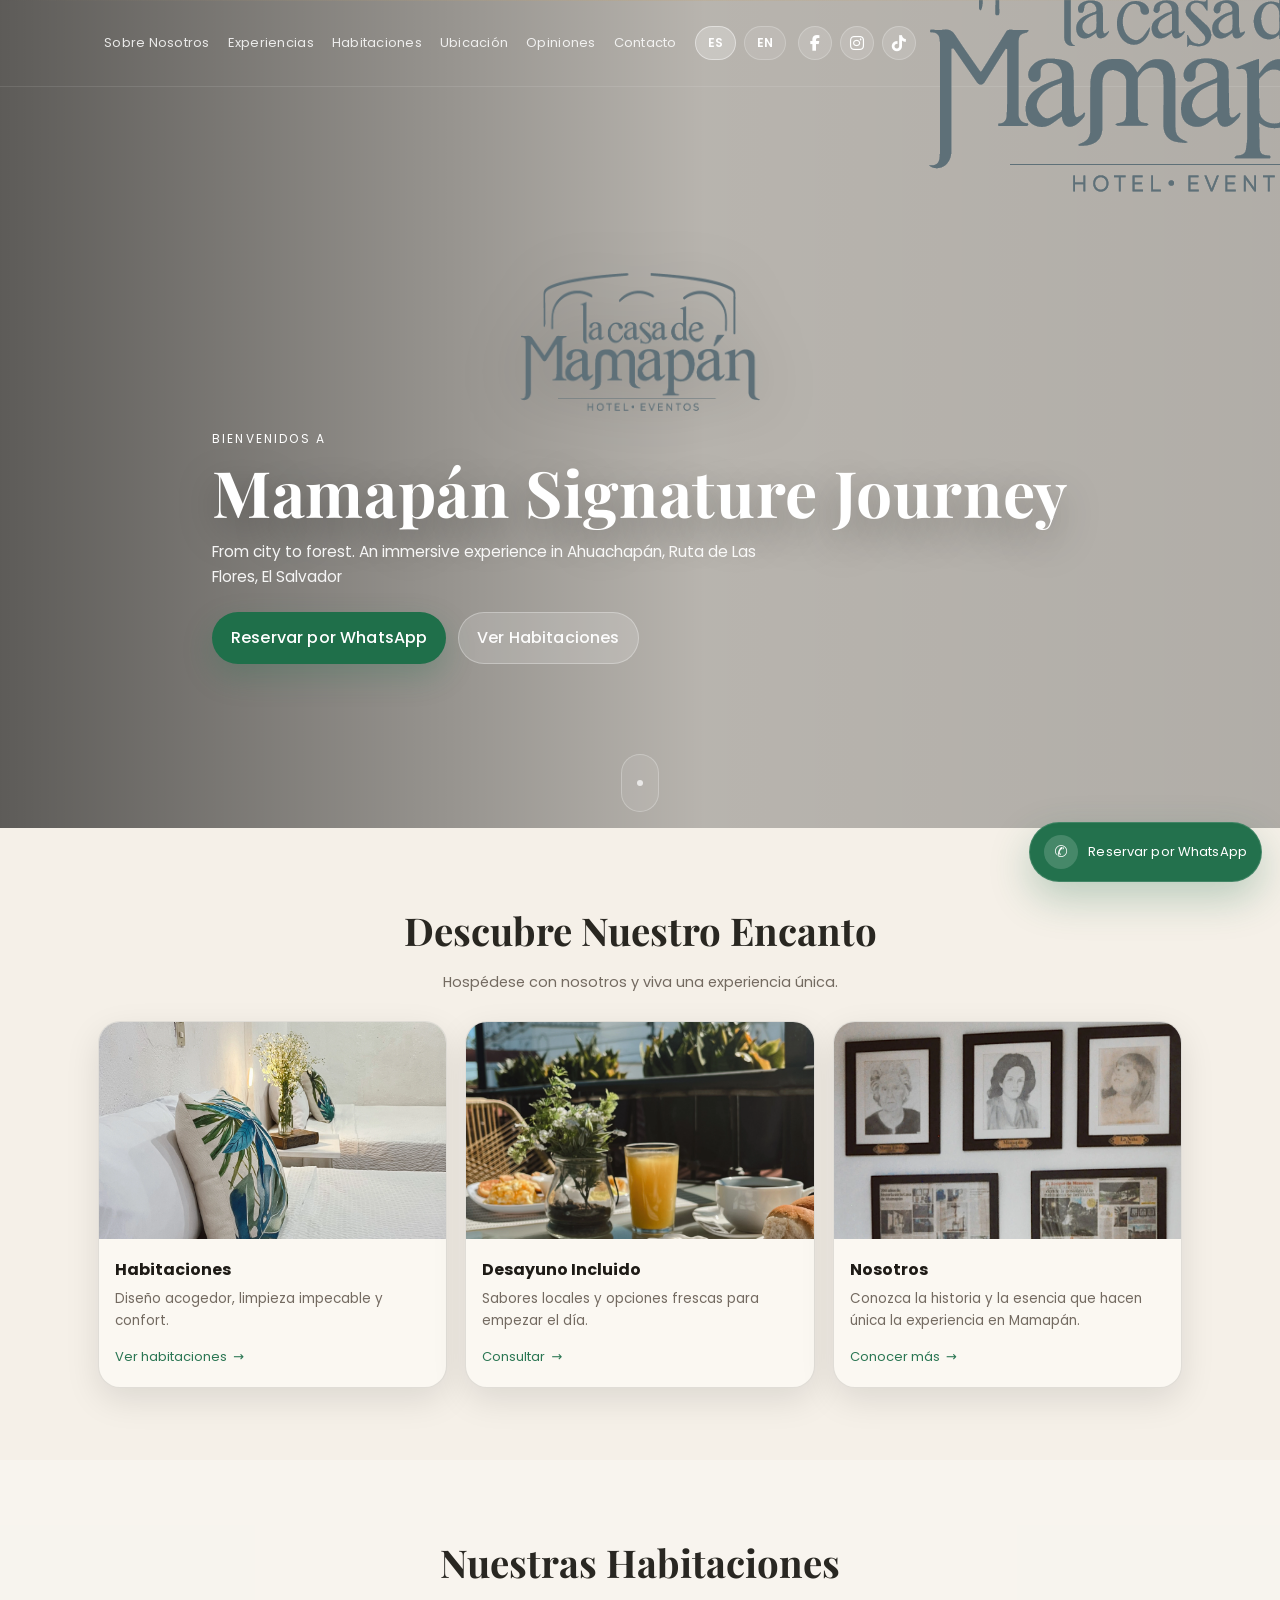
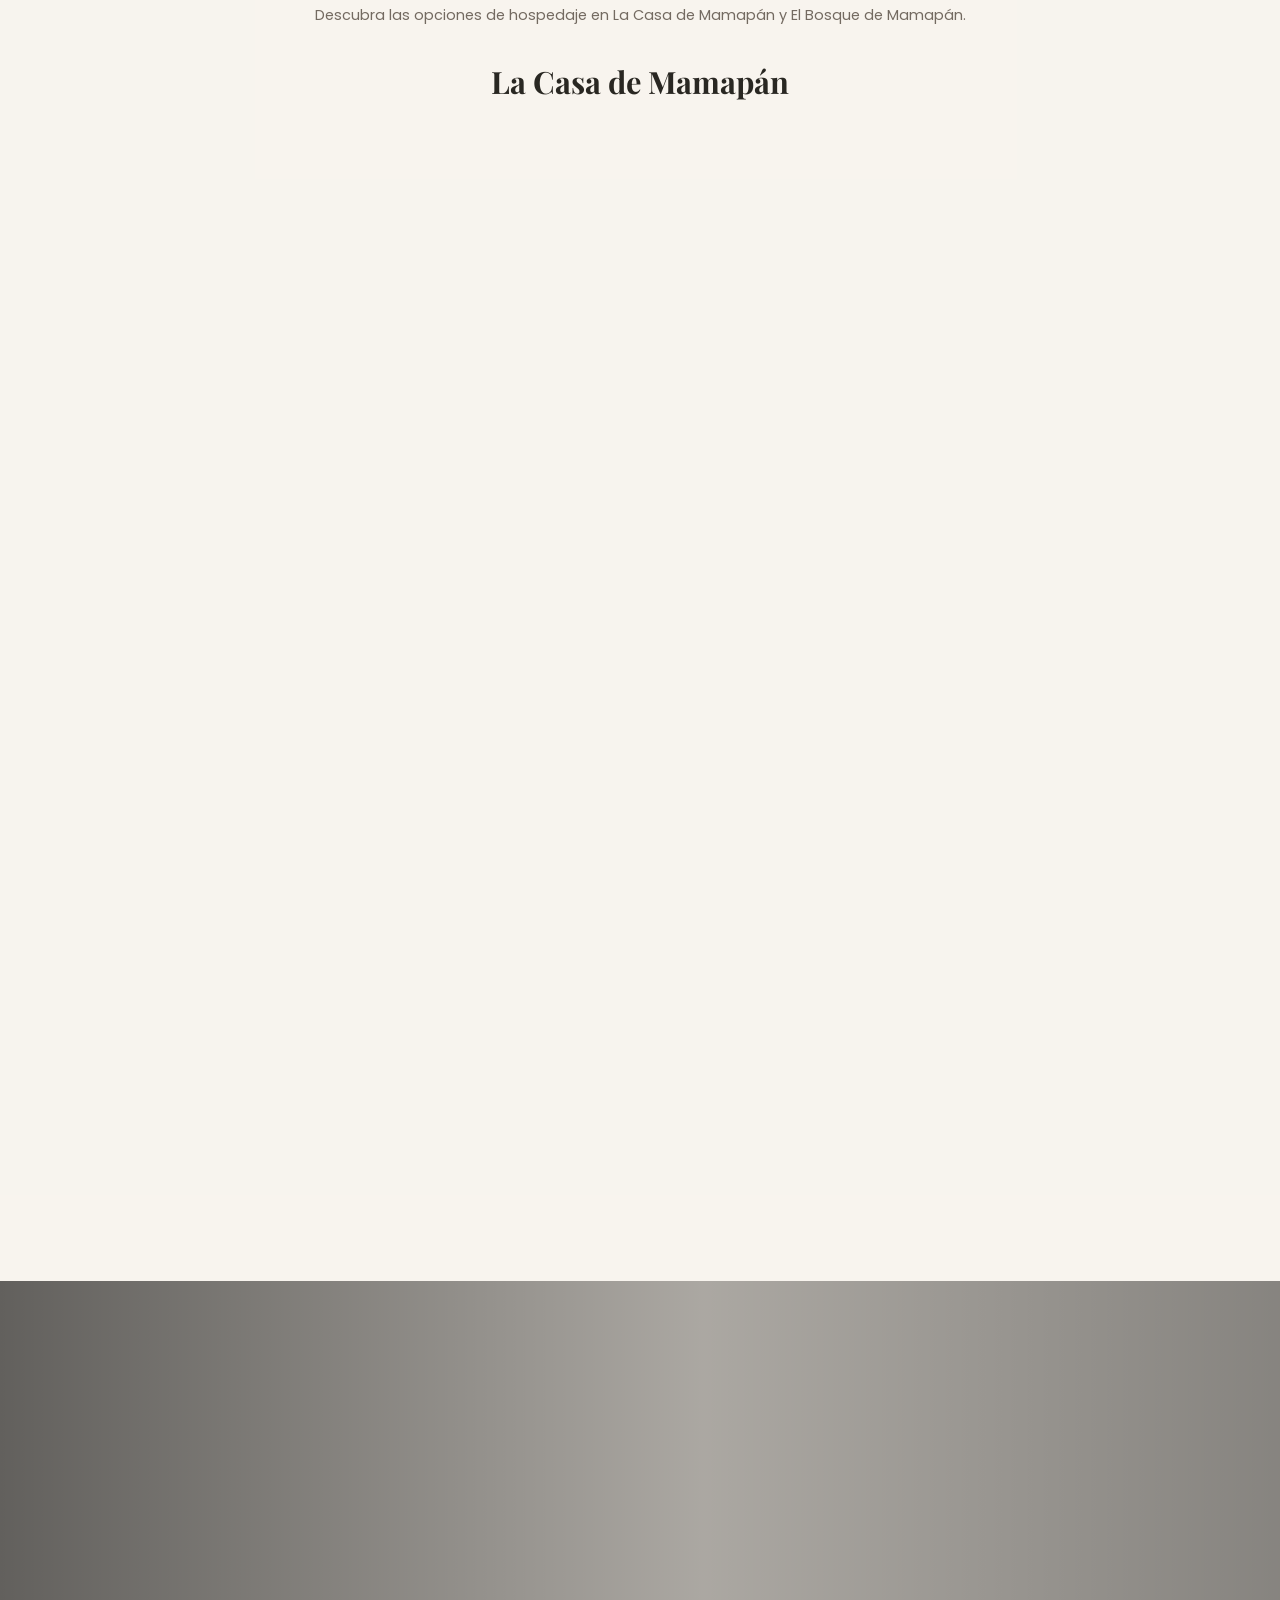
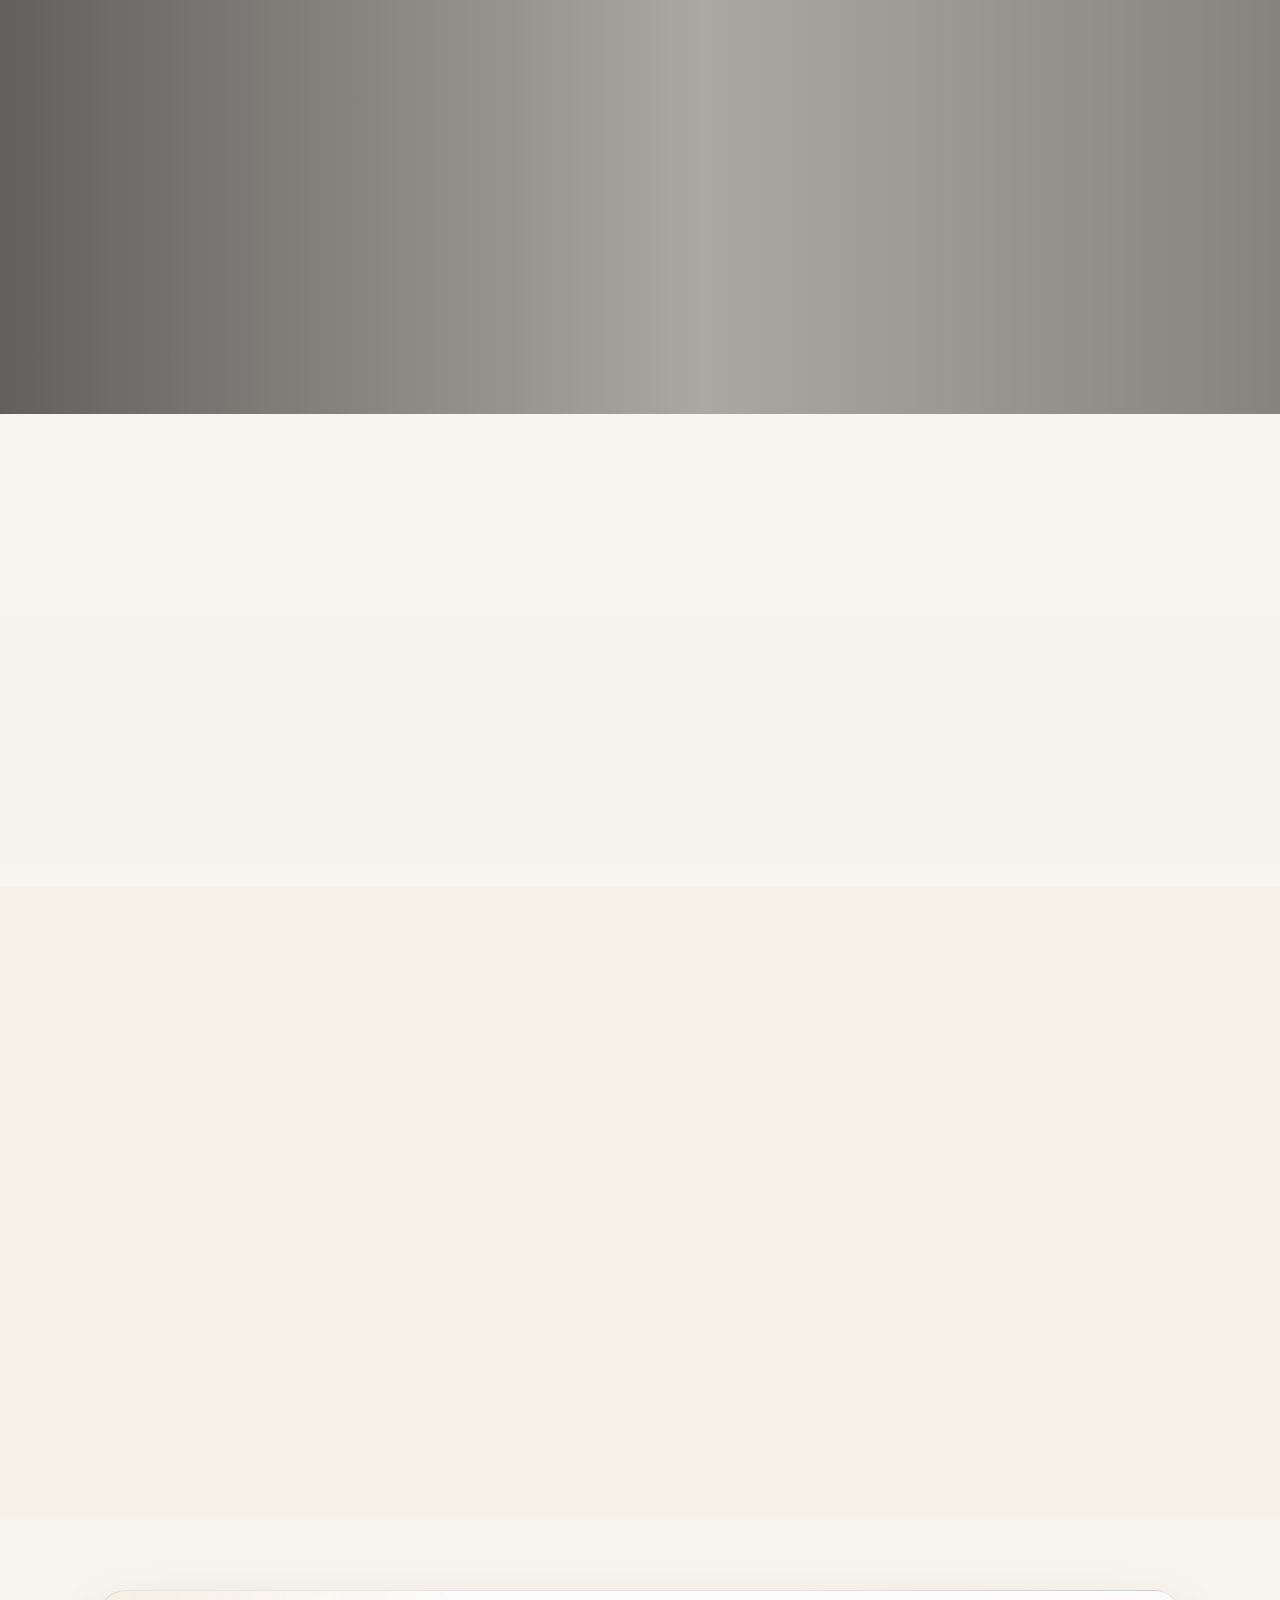
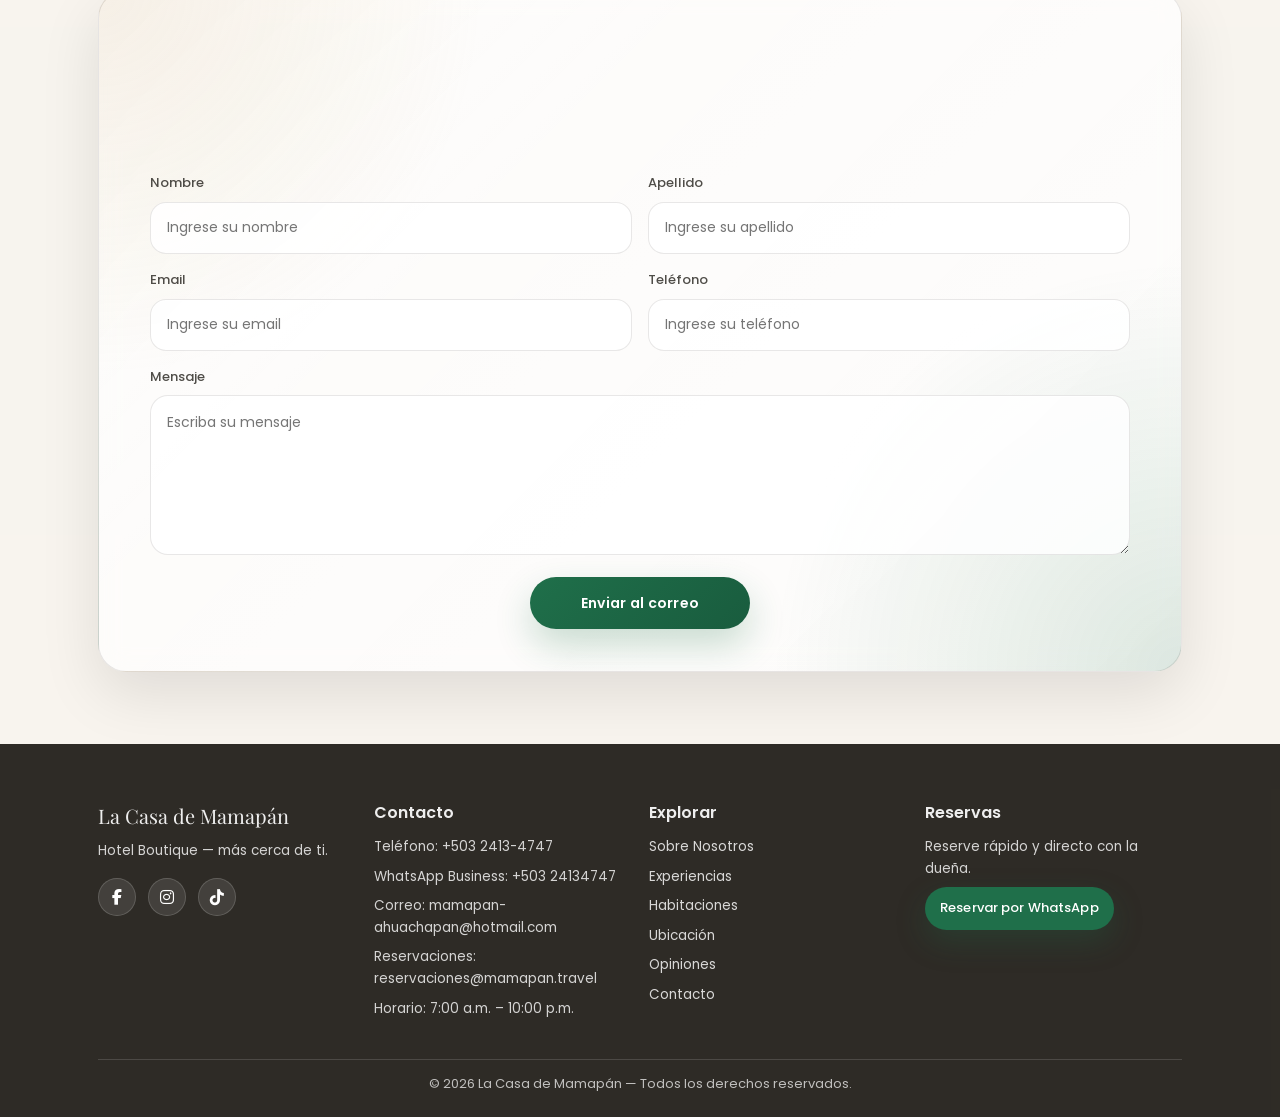
==== index.html @ d7e346ec "Update index.html" ====
<!doctype html>
<html lang="es">
<head>
  <meta charset="UTF-8" />
  <meta name="viewport" content="width=device-width, initial-scale=1" />
  <meta name="theme-color" content="#F5F0E8" />

  <title>La Casa de Mamapán | Hotel Boutique</title>
  <meta name="description" content="Hotel Boutique La Casa de Mamapán — descanso, calidez y experiencia en un solo lugar. Reserve por WhatsApp." />

  <!-- Open Graph -->
  <meta property="og:title" content="La Casa de Mamapán | Hotel Boutique" />
  <meta property="og:description" content="Descanso, calidez y experiencia en un solo lugar. Reserve por WhatsApp." />
  <meta property="og:image" content="assets/home/hero/home_hero_poster.webp" />

  <link rel="icon" href="assets/brand/brand_favicon.png" />
  <link rel="preconnect" href="https://fonts.googleapis.com" />
  <link rel="preconnect" href="https://fonts.gstatic.com" crossorigin />

  <!-- Fonts: Boutique look -->
  <link href="https://fonts.googleapis.com/css2?family=Playfair+Display:wght@500;600;700&family=Poppins:wght@300;400;500;600&display=swap" rel="stylesheet">

  <!-- Font Awesome para redes sociales -->
  <link rel="stylesheet" href="https://cdnjs.cloudflare.com/ajax/libs/font-awesome/6.5.2/css/all.min.css"/>

  <link rel="stylesheet" href="styles.css" />
</head>

<body>
  <div class="topline" aria-hidden="true"></div>

  <header class="header" id="siteHeader">
    <div class="container header__inner">

      <nav class="nav" id="nav">
        <a href="nosotros.html" class="nav__link" data-i18n="nav_about">Sobre Nosotros</a>
        <a href="#experiencias" class="nav__link" data-i18n="nav_experiences">Experiencias</a>
        <a href="habitaciones.html" class="nav__link" data-i18n="nav_rooms">Habitaciones</a>
        <a href="#ubicacion" class="nav__link" data-i18n="nav_location">Ubicación</a>
        <a href="#opiniones" class="nav__link" data-i18n="nav_reviews">Opiniones</a>
        <a href="#contacto" class="nav__link" data-i18n="nav_contact">Contacto</a>
      </nav>

      <div class="header__actions">
        <div class="header__lang">
          <button
            type="button"
            class="lang-btn"
            data-lang="es"
            data-active="true"
            aria-label="Cambiar a español"
          >
            ES
          </button>

          <button
            type="button"
            class="lang-btn"
            data-lang="en"
            data-active="false"
            aria-label="Switch to English"
          >
            EN
          </button>
        </div>

        <div class="header__socials">
          <a href="https://www.facebook.com/lacasademamapan/" target="_blank" rel="noopener" aria-label="Facebook" class="header__social-link">
            <i class="fab fa-facebook-f"></i>
          </a>
          <a href="https://www.instagram.com/lacasademamapan/" target="_blank" rel="noopener" aria-label="Instagram" class="header__social-link">
            <i class="fab fa-instagram"></i>
          </a>
          <a href="https://www.tiktok.com/@lacasademamapan/" target="_blank" rel="noopener" aria-label="TikTok" class="header__social-link">
            <i class="fab fa-tiktok"></i>
          </a>
        </div>

        <button class="iconbtn" id="menuBtn" aria-label="Abrir menú" aria-expanded="false" aria-controls="mobileMenu">
          <span></span><span></span><span></span>
        </button>

        <div class="header__logo">
          <img src="assets/brand/Logotipo La casa de mamapán.png" alt="Logo Mamapán" />
        </div>
      </div>
    </div>

    <div class="mobile" id="mobileMenu" aria-hidden="true">
      <div class="mobile__panel">
        <a href="nosotros.html" class="mobile__link" data-i18n="nav_about">Sobre Nosotros</a>
        <a href="#experiencias" class="mobile__link" data-i18n="nav_experiences">Experiencias</a>
        <a href="habitaciones.html" class="mobile__link" data-i18n="nav_rooms">Habitaciones</a>
        <a href="#ubicacion" class="mobile__link" data-i18n="nav_location">Ubicación</a>
        <a href="#opiniones" class="mobile__link" data-i18n="nav_reviews">Opiniones</a>
        <a href="#contacto" class="mobile__link" data-i18n="nav_contact">Contacto</a>

        <div style="display:flex; align-items:center; gap:10px; margin-top:16px; margin-bottom:10px;">
          <button
            type="button"
            class="lang-btn"
            data-lang="es"
            data-active="true"
            aria-label="Cambiar a español"
            style="height:40px; padding:0 14px; border-radius:999px; border:1px solid rgba(30,27,22,.10); background:rgba(30,27,22,.05); color:#1E1B16; display:flex; align-items:center; gap:6px; cursor:pointer; font:inherit; font-size:12px; font-weight:600;"
          >
            <span>ES</span>
          </button>

          <button
            type="button"
            class="lang-btn"
            data-lang="en"
            data-active="false"
            aria-label="Switch to English"
            style="height:40px; padding:0 14px; border-radius:999px; border:1px solid rgba(30,27,22,.10); background:rgba(30,27,22,.05); color:#1E1B16; display:flex; align-items:center; gap:6px; cursor:pointer; font:inherit; font-size:12px; font-weight:600;"
          >
            <span>EN</span>
          </button>
        </div>

        <div class="mobile__socials">
          <a href="https://www.facebook.com/lacasademamapan/" target="_blank" rel="noopener" aria-label="Facebook" class="mobile__social-link">
            <i class="fab fa-facebook-f"></i>
          </a>
          <a href="https://www.instagram.com/lacasademamapan/" target="_blank" rel="noopener" aria-label="Instagram" class="mobile__social-link">
            <i class="fab fa-instagram"></i>
          </a>
          <a href="https://www.tiktok.com/@lacasademamapan/" target="_blank" rel="noopener" aria-label="TikTok" class="mobile__social-link">
            <i class="fab fa-tiktok"></i>
          </a>
        </div>

        <a class="btn btn--primary mobile__cta" href="#" id="ctaMobileWhatsApp" data-wa-context="Reserva desde menú móvil" data-i18n="cta_whatsapp">
          Reservar por WhatsApp
        </a>
      </div>
    </div>
  </header>

  <main id="top">
    <section class="hero">
      <div class="hero__media">
        <video class="hero__video" autoplay muted loop playsinline poster="assets/home/hero/home_hero_poster.webp">
          <source src="assets/home/hero/home_hero_video.mp4" type="video/mp4" />
        </video>
        <div class="hero__overlay"></div>
      </div>

      <div class="container hero__content">
        <div class="hero__logo reveal">
          <img
            src="assets/brand/Logotipo La casa de mamapán.png"
            alt="Logotipo La Casa de Mamapán"
          />
        </div>

        <p class="hero__eyebrow reveal" data-i18n="hero_eyebrow">Bienvenidos a</p>
        <h1 class="hero__title reveal" style="transition-delay:.06s" data-i18n="hero_title">Mamapán Signature Journey</h1>
        <p class="hero__subtitle reveal" style="transition-delay:.12s" data-i18n="hero_subtitle">
          From city to forest. An immersive experience in Ahuachapán, Ruta de Las Flores, El Salvador
        </p>

        <div class="hero__cta reveal" style="transition-delay:.18s">
          <a class="btn btn--primary" href="#" id="ctaHeroWhatsApp" data-wa-context="Reserva desde Hero" data-i18n="cta_whatsapp">
            Reservar por WhatsApp
          </a>
          <a class="btn btn--ghost" href="habitaciones.html" data-i18n="hero_rooms">
            Ver Habitaciones
          </a>
        </div>
      </div>

      <a class="hero__scroll" href="#encanto" aria-label="Bajar a contenido">
        <span></span>
      </a>
    </section>

    <section class="section" id="encanto">
      <div class="container">
        <header class="section__head">
          <h2 class="section__title reveal" data-i18n="charm_title">Descubre Nuestro Encanto</h2>
          <p class="section__subtitle reveal" style="transition-delay:.06s" data-i18n="charm_subtitle">
            Hospédese con nosotros y viva una experiencia única.
          </p>
        </header>

        <div class="grid grid--3">
          <article class="card reveal">
            <div class="card__media">
              <img src="assets/home/highlights/home_highlight_rooms.webp" alt="Habitaciones" loading="lazy" />
            </div>
            <div class="card__body">
              <h3 class="card__title" data-i18n="highlight_rooms_title">Habitaciones</h3>
              <p class="card__text" data-i18n="highlight_rooms_text">Diseño acogedor, limpieza
impecable y confort.</p>
              <a class="card__link" href="habitaciones.html"><span data-i18n="highlight_rooms_link">Ver habitaciones</span> <span>→</span></a>
            </div>
          </article>

          <article class="card reveal" style="transition-delay:.06s">
            <div class="card__media">
              <img src="assets/home/highlights/home_highlight_breakfast.webp" alt="Desayuno Incluido" loading="lazy" />
            </div>
            <div class="card__body">
              <h3 class="card__title" data-i18n="highlight_breakfast_title">Desayuno Incluido</h3>
              <p class="card__text" data-i18n="highlight_breakfast_text">Sabores locales y opciones
frescas para empezar el día.</p>
              <a class="card__link" href="#contacto"><span data-i18n="highlight_breakfast_link">Consultar</span> <span>→</span></a>
            </div>
          </article>

          <article class="card reveal" style="transition-delay:.12s">
            <div class="card__media">
              <img src="assets/home/highlights/home_highlight_about.webp" alt="Sobre Nosotros" loading="lazy" />
            </div>
            <div class="card__body">
              <h3 class="card__title" data-i18n="highlight_about_title">Nosotros</h3>
              <p class="card__text" data-i18n="highlight_about_text">Conozca la historia
y la esencia que hacen única la experiencia en Mamapán.</p>
              <a class="card__link" href="nosotros.html"><span data-i18n="highlight_about_link">Conocer más</span> <span>→</span></a>
            </div>
          </article>
        </div>
      </div>
    </section>

    <section class="section section--soft" id="habitaciones">
      <div class="container">
        <header class="section__head">
          <h2 class="section__title reveal" data-i18n="rooms_title">Nuestras Habitaciones</h2>
          <p class="section__subtitle reveal" style="transition-delay:.06s" data-i18n="rooms_subtitle">
            Descubra las opciones de hospedaje en La Casa de Mamapán y El Bosque de Mamapán.
          </p>
        </header>

        <header class="section__head" style="margin-top:30px;">
          <h3 class="section__title reveal" style="font-size:clamp(24px,2.4vw,32px);" data-i18n="house_title">La Casa de Mamapán</h3>
        </header>

        <div class="grid grid--3">
          <article class="room reveal">
            <div class="room__media">
              <img src="assets/home/rooms/room_suite_deluxe_cover.webp" alt="Habitación Individual - La Casa de Mamapán" loading="lazy" />
              <span class="badge" data-i18n="badge_house">La Casa</span>
            </div>
            <div class="room__body">
              <h3 class="room__title" data-i18n="room_single">Individual</h3>
              <ul class="room__meta">
                <li data-i18n="meta_one_bed">1 cama</li>
                <li>A/C</li>
                <li data-i18n="meta_private_bath">Baño privado</li>
                <li>WiFi</li>
              </ul>
              <div class="room__actions">
                <a class="btn btn--outline btn--sm" href="#" data-i18n="details_btn">Ver Detalles</a>
                <a class="btn btn--primary btn--sm"
                   href="#"
                   data-wa-room="Habitación Individual - La Casa de Mamapán"
                   data-wa-context="Reserva Habitación Individual La Casa de Mamapán desde Home"
                   data-i18n="reserve_btn">
                  Reservar
                </a>
              </div>
            </div>
          </article>

          <article class="room reveal" style="transition-delay:.06s">
            <div class="room__media">
              <img src="assets/home/rooms/room_double_cover.webp" alt="Habitación Doble - La Casa de Mamapán" loading="lazy" />
            </div>
            <div class="room__body">
              <h3 class="room__title" data-i18n="room_double">Doble</h3>
              <ul class="room__meta">
                <li data-i18n="meta_two_beds">2 camas</li>
                <li>A/C</li>
                <li>TV</li>
                <li>WiFi</li>
              </ul>
              <div class="room__actions">
                <a class="btn btn--outline btn--sm" href="#" data-i18n="details_btn">Ver Detalles</a>
                <a class="btn btn--primary btn--sm"
                   href="#"
                   data-wa-room="Habitación Doble - La Casa de Mamapán"
                   data-wa-context="Reserva Habitación Doble La Casa de Mamapán desde Home"
                   data-i18n="reserve_btn">
                  Reservar
                </a>
              </div>
            </div>
          </article>

          <article class="room reveal" style="transition-delay:.12s">
            <div class="room__media">
              <img src="assets/home/rooms/room_family_cover.webp" alt="Habitación Doble Deluxe - La Casa de Mamapán" loading="lazy" />
            </div>
            <div class="room__body">
              <h3 class="room__title" data-i18n="room_double_deluxe">Doble Deluxe</h3>
              <ul class="room__meta">
                <li data-i18n="meta_more_comfort">Mayor confort</li>
                <li>A/C</li>
                <li data-i18n="meta_private_bath">Baño privado</li>
                <li>WiFi</li>
              </ul>
              <div class="room__actions">
                <a class="btn btn--outline btn--sm" href="#" data-i18n="details_btn">Ver Detalles</a>
                <a class="btn btn--primary btn--sm"
                   href="#"
                   data-wa-room="Habitación Doble Deluxe - La Casa de Mamapán"
                   data-wa-context="Reserva Habitación Doble Deluxe La Casa de Mamapán desde Home"
                   data-i18n="reserve_btn">
                  Reservar
                </a>
              </div>
            </div>
          </article>
        </div>

        <header class="section__head" style="margin-top:42px;">
          <h3 class="section__title reveal" style="font-size:clamp(24px,2.4vw,32px);" data-i18n="forest_title">El Bosque de Mamapán</h3>
        </header>

        <div class="grid grid--3">
          <article class="room reveal">
            <div class="room__media">
              <img src="assets/home/rooms/bosque_room_individual_cover.webp" alt="Habitación Individual - El Bosque de Mamapán" loading="lazy" />
              <span class="badge" data-i18n="badge_forest">El Bosque</span>
            </div>
            <div class="room__body">
              <h3 class="room__title" data-i18n="room_single">Individual</h3>
              <ul class="room__meta">
                <li data-i18n="meta_one_bed">1 cama</li>
                <li>A/C</li>
                <li data-i18n="meta_private_bath">Baño privado</li>
                <li>WiFi</li>
              </ul>
              <div class="room__actions">
                <a class="btn btn--outline btn--sm" href="#" data-i18n="details_btn">Ver Detalles</a>
                <a class="btn btn--primary btn--sm"
                   href="#"
                   data-wa-room="Habitación Individual - El Bosque de Mamapán"
                   data-wa-context="Reserva Habitación Individual El Bosque de Mamapán desde Home"
                   data-i18n="reserve_btn">
                  Reservar
                </a>
              </div>
            </div>
          </article>

          <article class="room reveal" style="transition-delay:.06s">
            <div class="room__media">
              <img src="assets/home/rooms/bosque_room_double_cover.webp" alt="Habitación Doble - El Bosque de Mamapán" loading="lazy" />
            </div>
            <div class="room__body">
              <h3 class="room__title" data-i18n="room_double">Doble</h3>
              <ul class="room__meta">
                <li data-i18n="meta_two_beds">2 camas</li>
                <li>A/C</li>
                <li>TV</li>
                <li>WiFi</li>
              </ul>
              <div class="room__actions">
                <a class="btn btn--outline btn--sm" href="#" data-i18n="details_btn">Ver Detalles</a>
                <a class="btn btn--primary btn--sm"
                   href="#"
                   data-wa-room="Habitación Doble - El Bosque de Mamapán"
                   data-wa-context="Reserva Habitación Doble El Bosque de Mamapán desde Home"
                   data-i18n="reserve_btn">
                  Reservar
                </a>
              </div>
            </div>
          </article>

          <article class="room reveal" style="transition-delay:.12s">
            <div class="room__media">
              <img src="assets/home/rooms/bosque_room_double_deluxe_cover.webp" alt="Habitación Doble Deluxe - El Bosque de Mamapán" loading="lazy" />
            </div>
            <div class="room__body">
              <h3 class="room__title" data-i18n="room_double_deluxe">Doble Deluxe</h3>
              <ul class="room__meta">
                <li data-i18n="meta_more_comfort">Mayor confort</li>
                <li>A/C</li>
                <li data-i18n="meta_private_bath">Baño privado</li>
                <li>WiFi</li>
              </ul>
              <div class="room__actions">
                <a class="btn btn--outline btn--sm" href="#" data-i18n="details_btn">Ver Detalles</a>
                <a class="btn btn--primary btn--sm"
                   href="#"
                   data-wa-room="Habitación Doble Deluxe - El Bosque de Mamapán"
                   data-wa-context="Reserva Habitación Doble Deluxe El Bosque de Mamapán desde Home"
                   data-i18n="reserve_btn">
                  Reservar
                </a>
              </div>
            </div>
          </article>
        </div>

        <div class="center mt-24 reveal">
          <a class="btn btn--ghost" href="habitaciones.html" data-i18n="see_all_rooms">Ver todas las habitaciones</a>
        </div>
      </div>
    </section>

    <section class="section section--image" id="experiencias" style="--bg:url('assets/home/experiences/home_experiences_bg.webp');">
      <div class="section__veil"></div>
      <div class="container">
        <header class="section__head section__head--onimage">
          <h2 class="section__title section__title--light reveal" data-i18n="exp_title">Experiencias</h2>
          <p class="section__subtitle section__subtitle--light reveal" style="transition-delay:.06s" data-i18n="exp_subtitle">
            Descubra las experiencias que puede vivir tanto en La Casa de Mamapán como en El Bosque de Mamapán.
          </p>
        </header>

        <header class="section__head section__head--onimage" style="margin-top:24px;">
          <h3 class="section__title section__title--light reveal" style="font-size:clamp(24px,2.4vw,32px);" data-i18n="house_title">La Casa de Mamapán</h3>
        </header>

        <div class="icons reveal" style="transition-delay:.12s">
          <div class="iconcard">
            <div class="iconcard__icon">🧭</div>
            <div class="iconcard__label" data-i18n="exp_tours">Tours y Actividades</div>
          </div>
          <div class="iconcard">
            <div class="iconcard__icon">🍽️</div>
            <div class="iconcard__label" data-i18n="exp_gastronomy">Gastronomía</div>
          </div>
        </div>

        <header class="section__head section__head--onimage" style="margin-top:34px;">
          <h3 class="section__title section__title--light reveal" style="font-size:clamp(24px,2.4vw,32px);" data-i18n="forest_title">El Bosque de Mamapán</h3>
        </header>

        <div class="icons reveal" style="transition-delay:.18s">
          <div class="iconcard">
            <div class="iconcard__icon">🌿</div>
            <div class="iconcard__label" data-i18n="exp_trails">Senderos</div>
          </div>
          <div class="iconcard">
            <div class="iconcard__icon">🕯️</div>
            <div class="iconcard__label" data-i18n="exp_rituals">Rituales</div>
          </div>
          <div class="iconcard">
            <div class="iconcard__icon">✨</div>
            <div class="iconcard__label" data-i18n="exp_events">Eventos</div>
          </div>
        </div>

        <div class="center mt-24 reveal" style="transition-delay:.24s">
          <a class="btn btn--ghost btn--ghost-light" href="#" data-wa-context="Consulta de experiencias desde Home" data-i18n="exp_whatsapp">
            Consultar experiencias por WhatsApp
          </a>
        </div>
      </div>
    </section>

    <section class="section section--soft" id="opiniones">
      <div class="container">
        <header class="section__head">
          <h2 class="section__title reveal" data-i18n="reviews_title">Opiniones de Nuestros Huéspedes</h2>
          <p class="section__subtitle reveal" style="transition-delay:.06s" data-i18n="reviews_subtitle">
            Lo que más nos importa es que su estadía se sienta perfecta.
          </p>
        </header>

        <div class="grid grid--3">
          <article class="review reveal">
            <div class="review__head">
              <img class="review__avatar" src="assets/home/reviews/review_guest_01.webp" alt="María C." loading="lazy" />
              <div>
                <div class="review__name">María C.</div>
                <div class="review__stars" aria-label="5 estrellas">★★★★★</div>
              </div>
            </div>
            <p class="review__text" data-i18n="review_1">
              Atención increíble, todo limpio y súper acogedor. Volvería sin pensarlo.
            </p>
          </article>

          <article class="review reveal" style="transition-delay:.06s">
            <div class="review__head">
              <img class="review__avatar" src="assets/home/reviews/review_guest_02.webp" alt="Carlos R." loading="lazy" />
              <div>
                <div class="review__name">Carlos R.</div>
                <div class="review__stars" aria-label="5 estrellas">★★★★★</div>
              </div>
            </div>
            <p class="review__text" data-i18n="review_2">
              Excelente ubicación, ambiente tranquilo y el desayuno buenísimo.
            </p>
          </article>

          <article class="review reveal" style="transition-delay:.12s">
            <div class="review__head">
              <img class="review__avatar" src="assets/home/reviews/review_guest_03.webp" alt="Andrea M." loading="lazy" />
              <div>
                <div class="review__name">Andrea M.</div>
                <div class="review__stars" aria-label="5 estrellas">★★★★★</div>
              </div>
            </div>
            <p class="review__text" data-i18n="review_3">
              Perfecto para descansar, las habitaciones son hermosas y cómodas.
            </p>
          </article>
        </div>

        <div class="center mt-24 reveal">
          <a class="btn btn--ghost" href="#" data-i18n="more_reviews">Ver más reseñas</a>
        </div>
      </div>
    </section>

    <section class="section" id="ubicacion">
      <div class="container">
        <header class="section__head">
          <h2 class="section__title reveal" data-i18n="locations_title">Ubicaciones</h2>
          <p class="section__subtitle reveal" style="transition-delay:.06s" data-i18n="locations_subtitle">
            Conozca la ubicación de La Casa de Mamapán y El Bosque de Mamapán.
          </p>
        </header>

        <div class="grid grid--3">
          <article class="card reveal">
            <div class="card__media">
              <iframe
                title="Mapa La Casa de Mamapán"
                loading="lazy"
                referrerpolicy="no-referrer-when-downgrade"
                src="https://www.google.com/maps?q=Ahuachap%C3%A1n&output=embed"
                style="width:100%; height:100%; border:0; min-height:240px;">
              </iframe>
            </div>
            <div class="card__body">
              <h3 class="card__title" data-i18n="house_title">La Casa de Mamapán</h3>
              <p class="card__text" data-i18n="location_house_text">Ubicación exacta de La Casa de Mamapán para llegar fácilmente desde Google Maps.</p>
              <a class="card__link" href="https://maps.app.goo.gl/uKJSKsHNNEFihtuW6?g_st=awb" target="_blank" rel="noopener"><span data-i18n="open_exact_location">Abrir ubicación exacta</span> <span>→</span></a>
            </div>
          </article>

          <article class="card reveal" style="transition-delay:.06s">
            <div class="card__media">
              <iframe
                title="Mapa El Bosque de Mamapán"
                loading="lazy"
                referrerpolicy="no-referrer-when-downgrade"
                src="https://www.google.com/maps?q=Ahuachap%C3%A1n&output=embed"
                style="width:100%; height:100%; border:0; min-height:240px;">
              </iframe>
            </div>
            <div class="card__body">
              <h3 class="card__title" data-i18n="forest_title">El Bosque de Mamapán</h3>
              <p class="card__text" data-i18n="location_forest_text">Ubicación exacta de El Bosque de Mamapán para una llegada directa y precisa.</p>
              <a class="card__link" href="https://maps.app.goo.gl/N3TDgFcxoWpQ6nX88?g_st=awb" target="_blank" rel="noopener"><span data-i18n="open_exact_location">Abrir ubicación exacta</span> <span>→</span></a>
            </div>
          </article>
        </div>
      </div>
    </section>

    <section class="section section--soft" id="contacto">
      <div class="container">
        <div style="
          position:relative;
          overflow:hidden;
          border-radius:28px;
          background:
            radial-gradient(circle at top left, rgba(200,164,106,.18), transparent 30%),
            radial-gradient(circle at bottom right, rgba(31,111,74,.16), transparent 32%),
            rgba(255,255,255,.72);
          border:1px solid rgba(30,27,22,.10);
          box-shadow: 0 22px 60px rgba(0,0,0,.10);
          backdrop-filter: blur(14px);
          -webkit-backdrop-filter: blur(14px);
          padding: clamp(22px, 4vw, 42px);
        ">
          <div style="
            position:absolute;
            inset:0;
            pointer-events:none;
            background: linear-gradient(135deg, rgba(255,255,255,.18), transparent 35%, rgba(255,255,255,.08));
          "></div>

          <div style="position:relative; z-index:2;">
            <header class="section__head" style="margin-bottom:22px;">
              <h2 class="section__title reveal" data-i18n="form_title">Contáctenos</h2>
              <p class="section__subtitle reveal" style="transition-delay:.06s; max-width:760px;" data-i18n="form_subtitle">
                Déjenos sus datos y su mensaje. Esta sección fue integrada para mantener una estética moderna, elegante y funcional dentro de la experiencia del sitio.
              </p>
            </header>

            <form
              action="enviar.php"
              method="POST"
              style="
                display:grid;
                grid-template-columns: repeat(2, minmax(0,1fr));
                gap:16px;
                max-width:980px;
                margin:0 auto;
              "
            >
              <div style="display:flex; flex-direction:column; gap:8px;">
                <label for="nombre" style="font-size:13px; color:rgba(30,27,22,.78); font-weight:500;" data-i18n="form_name">Nombre</label>
                <input
                  type="text"
                  id="nombre"
                  name="nombre"
                  placeholder="Ingrese su nombre"
                  required
                  style="
                    width:100%;
                    height:52px;
                    border-radius:16px;
                    border:1px solid rgba(30,27,22,.10);
                    background:rgba(255,255,255,.82);
                    padding:0 16px;
                    font-family:Poppins, sans-serif;
                    font-size:14px;
                    color:#1E1B16;
                    outline:none;
                    box-shadow: inset 0 1px 0 rgba(255,255,255,.6);
                  "
                />
              </div>

              <div style="display:flex; flex-direction:column; gap:8px;">
                <label for="apellido" style="font-size:13px; color:rgba(30,27,22,.78); font-weight:500;" data-i18n="form_lastname">Apellido</label>
                <input
                  type="text"
                  id="apellido"
                  name="apellido"
                  placeholder="Ingrese su apellido"
                  required
                  style="
                    width:100%;
                    height:52px;
                    border-radius:16px;
                    border:1px solid rgba(30,27,22,.10);
                    background:rgba(255,255,255,.82);
                    padding:0 16px;
                    font-family:Poppins, sans-serif;
                    font-size:14px;
                    color:#1E1B16;
                    outline:none;
                    box-shadow: inset 0 1px 0 rgba(255,255,255,.6);
                  "
                />
              </div>

              <div style="display:flex; flex-direction:column; gap:8px;">
                <label for="email" style="font-size:13px; color:rgba(30,27,22,.78); font-weight:500;" data-i18n="form_email">Email</label>
                <input
                  type="email"
                  id="email"
                  name="email"
                  placeholder="Ingrese su email"
                  required
                  style="
                    width:100%;
                    height:52px;
                    border-radius:16px;
                    border:1px solid rgba(30,27,22,.10);
                    background:rgba(255,255,255,.82);
                    padding:0 16px;
                    font-family:Poppins, sans-serif;
                    font-size:14px;
                    color:#1E1B16;
                    outline:none;
                    box-shadow: inset 0 1px 0 rgba(255,255,255,.6);
                  "
                />
              </div>

              <div style="display:flex; flex-direction:column; gap:8px;">
                <label for="telefono" style="font-size:13px; color:rgba(30,27,22,.78); font-weight:500;" data-i18n="form_phone">Teléfono</label>
                <input
                  type="tel"
                  id="telefono"
                  name="telefono"
                  placeholder="Ingrese su teléfono"
                  required
                  style="
                    width:100%;
                    height:52px;
                    border-radius:16px;
                    border:1px solid rgba(30,27,22,.10);
                    background:rgba(255,255,255,.82);
                    padding:0 16px;
                    font-family:Poppins, sans-serif;
                    font-size:14px;
                    color:#1E1B16;
                    outline:none;
                    box-shadow: inset 0 1px 0 rgba(255,255,255,.6);
                  "
                />
              </div>

              <div style="display:flex; flex-direction:column; gap:8px; grid-column:1 / -1;">
                <label for="mensaje" style="font-size:13px; color:rgba(30,27,22,.78); font-weight:500;" data-i18n="form_message">Mensaje</label>
                <textarea
                  id="mensaje"
                  name="mensaje"
                  placeholder="Escriba su mensaje"
                  rows="6"
                  required
                  style="
                    width:100%;
                    border-radius:18px;
                    border:1px solid rgba(30,27,22,.10);
                    background:rgba(255,255,255,.82);
                    padding:16px;
                    font-family:Poppins, sans-serif;
                    font-size:14px;
                    color:#1E1B16;
                    outline:none;
                    resize:vertical;
                    box-shadow: inset 0 1px 0 rgba(255,255,255,.6);
                  "
                ></textarea>
              </div>

              <div style="grid-column:1 / -1; display:flex; justify-content:center; margin-top:6px;">
                <button
                  type="submit"
                  data-i18n="form_submit"
                  style="
                    min-width:220px;
                    height:52px;
                    border:none;
                    border-radius:999px;
                    background:linear-gradient(135deg, #1F6F4A, #195C3E);
                    color:#fff;
                    font-family:Poppins, sans-serif;
                    font-size:14px;
                    font-weight:600;
                    letter-spacing:.02em;
                    cursor:pointer;
                    box-shadow: 0 16px 36px rgba(31,111,74,.24);
                    transition:transform .15s ease, box-shadow .15s ease;
                  "
                >
                  Enviar al correo
                </button>
              </div>
            </form>
          </div>
        </div>
      </div>
    </section>

    <section class="section section--footer" id="footer-contacto">
      <div class="container footer">
        <div class="footer__col">
          <div class="footer__brand">La Casa de Mamapán</div>
          <p class="footer__text" data-i18n="footer_tagline">Hotel Boutique — más cerca de ti.</p>

          <div style="display:flex; align-items:center; gap:12px; margin-top:16px;">
            <a href="https://www.facebook.com/lacasademamapan/" target="_blank" rel="noopener" aria-label="Facebook"
               style="width:38px; height:38px; border-radius:999px; display:flex; align-items:center; justify-content:center; color:#fff; background:rgba(255,255,255,.10); border:1px solid rgba(255,255,255,.16);">
              <i class="fab fa-facebook-f"></i>
            </a>
            <a href="https://www.instagram.com/lacasademamapan/" target="_blank" rel="noopener" aria-label="Instagram"
               style="width:38px; height:38px; border-radius:999px; display:flex; align-items:center; justify-content:center; color:#fff; background:rgba(255,255,255,.10); border:1px solid rgba(255,255,255,.16);">
              <i class="fab fa-instagram"></i>
            </a>
            <a href="https://www.tiktok.com/@lacasademamapan/" target="_blank" rel="noopener" aria-label="TikTok"
               style="width:38px; height:38px; border-radius:999px; display:flex; align-items:center; justify-content:center; color:#fff; background:rgba(255,255,255,.10); border:1px solid rgba(255,255,255,.16);">
              <i class="fab fa-tiktok"></i>
            </a>
          </div>
        </div>

        <div class="footer__col">
          <div class="footer__title" data-i18n="nav_contact">Contacto</div>
          <p class="footer__text"><span data-i18n="footer_phone">Teléfono</span>: <span class="mono">+503 2413-4747</span></p>
          <p class="footer__text">WhatsApp Business: <span class="mono" id="waDisplay">+503 2413-4747</span></p>
          <p class="footer__text"><span data-i18n="footer_email">Correo</span>: <span class="mono">mamapan-ahuachapan@hotmail.com</span></p>
          <p class="footer__text"><span data-i18n="footer_booking">Reservaciones</span>: <span class="mono">reservaciones@mamapan.travel</span></p>
          <p class="footer__text"><span data-i18n="footer_hours">Horario</span>: <span class="mono">7:00 a.m. – 10:00 p.m.</span></p>
        </div>

        <div class="footer__col">
          <div class="footer__title" data-i18n="footer_explore">Explorar</div>
          <a class="footer__link" href="nosotros.html" data-i18n="nav_about">Sobre Nosotros</a>
          <a class="footer__link" href="#experiencias" data-i18n="nav_experiences">Experiencias</a>
          <a class="footer__link" href="habitaciones.html" data-i18n="nav_rooms">Habitaciones</a>
          <a class="footer__link" href="#ubicacion" data-i18n="nav_location">Ubicación</a>
          <a class="footer__link" href="#opiniones" data-i18n="nav_reviews">Opiniones</a>
          <a class="footer__link" href="#contacto" data-i18n="nav_contact">Contacto</a>
        </div>

        <div class="footer__col">
          <div class="footer__title" data-i18n="footer_bookings">Reservas</div>
          <p class="footer__text" data-i18n="footer_book_text">Reserve rápido y directo con la dueña.</p>
          <a class="btn btn--primary btn--sm" href="#" data-wa-context="Reserva desde Footer" data-i18n="cta_whatsapp">Reservar por WhatsApp</a>
        </div>

        <div class="footer__bottom">
          <span>© <span id="year"></span> La Casa de Mamapán — <span data-i18n="footer_rights">Todos los derechos reservados.</span></span>
        </div>
      </div>
    </section>
  </main>

  <a class="wa-float" href="#" id="waFloat" aria-label="Contactar por WhatsApp" data-wa-context="Botón flotante">
    <span class="wa-float__icon" aria-hidden="true">✆</span>
    <span class="wa-float__tip" data-i18n="cta_whatsapp">Reservar por WhatsApp</span>
  </a>

  <script src="main.js" defer></script>
</body>
</html>
---- styles.css ----
:root{
  --ivory:#F5F0E8;
  --ink:#1E1B16;
  --muted:#6B6258;

  --green:#1F6F4A;
  --green2:#195C3E;

  --gold:#C8A46A;

  --card:#FBF8F2;
  --border: rgba(30,27,22,.12);

  --shadow: 0 18px 50px rgba(0,0,0,.12);
  --shadow2: 0 12px 34px rgba(0,0,0,.10);

  --radius:18px;
  --radius2:22px;

  --container: 1120px;
}

*{box-sizing:border-box}
html{scroll-behavior:smooth}
body{
  margin:0;
  font-family:"Poppins", system-ui, -apple-system, Segoe UI, Roboto, Arial, sans-serif;
  color:var(--ink);
  background: var(--ivory);
  line-height:1.6;
}

img{max-width:100%; display:block}
a{color:inherit; text-decoration:none}
ul{margin:0; padding:0}
.mono{font-variant-numeric: tabular-nums}

.container{
  max-width: var(--container);
  padding: 0 18px;
  margin: 0 auto;
}

.topline{
  position:fixed; top:0; left:0; right:0;
  height:1px;
  background: linear-gradient(90deg, transparent, rgba(200,164,106,.7), transparent);
  z-index: 1000;
  opacity:.9;
}

/* Header */
.header{
  position:fixed;
  top:0; left:0; right:0;
  z-index: 999;
  transition: background .25s ease, box-shadow .25s ease, border-color .25s ease;
  border-bottom: 1px solid rgba(255,255,255,.10);
}

.header--solid{
  background: rgba(245,240,232,.92);
  backdrop-filter: blur(10px);
  border-bottom: 1px solid rgba(30,27,22,.10);
  box-shadow: 0 10px 34px rgba(0,0,0,.06);
}

.header__inner{
  height: 86px;
  display:flex;
  align-items:center;
  justify-content:space-between;
  gap: 18px;
  position: relative;
  padding-left: 24px;
  padding-right: 24px;
}

/* El logo original del header se oculta */
.brand{
  display:none;
}
.brand__logo{height:34px; width:auto}
.brand__logo--dark{display:none}
.header--solid .brand__logo--light{display:none}
.header--solid .brand__logo--dark{display:block}

/* Se conserva por compatibilidad, pero ya no se usa en el nuevo layout */
.header__logo-fixed{
  display:none;
}

.header__logo-link{
  display:flex;
  align-items:center;
  justify-content:center;
  width:72px;
  height:72px;
  border-radius:999px;
  background:rgba(245,240,232,.92);
  backdrop-filter:blur(8px);
  -webkit-backdrop-filter:blur(8px);
  box-shadow:0 10px 26px rgba(0,0,0,.12);
  border:1px solid rgba(255,255,255,.65);
  overflow:hidden;
}

.header__logo-img{
  width:120px;
  height:120px;
  object-fit:contain;
  border-radius:1200px;
}

.nav{
  display:flex;
  gap: 18px;
  align-items:center;
  flex-wrap: nowrap;
  white-space: nowrap;
  max-width: 100%;
  flex: 1 1 auto;
}

.nav__link{
  font-size: 13px;
  letter-spacing:.02em;
  color: rgba(255,255,255,.92);
  position:relative;
  padding: 6px 0;
  transition: opacity .2s ease, color .2s ease;
  opacity:.92;
  white-space: nowrap;
}

.header--solid .nav__link{color: rgba(30,27,22,.86)}
.nav__link:hover{opacity:1}

.nav__link::after{
  content:"";
  position:absolute;
  left:0; bottom:-1px;
  height:1px; width:0%;
  background: rgba(200,164,106,.9);
  transition: width .22s ease;
}

.nav__link:hover::after{width:100%}

.header__actions{
  display:flex;
  align-items:center;
  gap: 12px;
  flex-shrink:0;
}

.header__lang{
  display:flex;
  align-items:center;
  gap:8px;
  flex-shrink:0;
}

.header__socials{
  display:flex;
  align-items:center;
  gap:8px;
}

.header__social-link{
  width:34px;
  height:34px;
  border-radius:999px;
  display:flex;
  align-items:center;
  justify-content:center;
  color:#fff;
  background:rgba(255,255,255,.14);
  border:1px solid rgba(255,255,255,.22);
  transition:.2s;
  flex:0 0 auto;
}

.header--solid .header__social-link{
  color: rgba(30,27,22,.88);
  background: rgba(30,27,22,.05);
  border:1px solid rgba(30,27,22,.12);
}

.header__cta{
  display:inline-flex;
  padding: 10px 16px !important;
  font-size: 13px !important;
  white-space: nowrap;
}

.iconbtn{
  width:42px; height:42px;
  border-radius: 12px;
  border: 1px solid rgba(255,255,255,.20);
  background: rgba(255,255,255,.10);
  display:none;
  cursor:pointer;
  position:relative;
}

.header--solid .iconbtn{
  border:1px solid rgba(30,27,22,.12);
  background: rgba(255,255,255,.60);
}

.iconbtn span{
  position:absolute; left:12px; right:12px;
  height:2px;
  background: rgba(255,255,255,.92);
  border-radius: 99px;
}

.header--solid .iconbtn span{background: rgba(30,27,22,.80)}
.iconbtn span:nth-child(1){top:14px}
.iconbtn span:nth-child(2){top:21px}
.iconbtn span:nth-child(3){top:28px}

/* Idiomas */
.lang-btn{
  height:34px;
  padding:0 12px;
  border-radius:999px;
  border:1px solid rgba(255,255,255,.22);
  background: rgba(255,255,255,.10);
  color:#fff;
  display:inline-flex;
  align-items:center;
  justify-content:center;
  gap:6px;
  cursor:pointer;
  font:inherit;
  font-size:12px;
  font-weight:600;
  transition: background .2s ease, border-color .2s ease, transform .15s ease;
}

.lang-btn:hover{
  transform:translateY(-1px);
}

.lang-btn[data-active="true"]{
  background: rgba(255,255,255,.24);
  border-color: rgba(255,255,255,.44);
}

.header--solid .lang-btn{
  color:#1E1B16;
  border-color: rgba(30,27,22,.12);
  background: rgba(30,27,22,.05);
}

.header--solid .lang-btn[data-active="true"]{
  background: rgba(31,111,74,.12);
  border-color: rgba(31,111,74,.28);
}

/* Mobile menu */
.mobile{
  display:none;
}

.mobile--open{
  display:block;
}

.mobile__panel{
  background: rgba(245,240,232,.97);
  border-top: 1px solid rgba(30,27,22,.10);
  padding: 14px 18px 18px;
}

.mobile__link{
  display:block;
  padding: 12px 0;
  border-bottom: 1px solid rgba(30,27,22,.08);
  color: rgba(30,27,22,.88);
}

.mobile__socials{
  display:flex;
  align-items:center;
  gap:12px;
  margin-top:16px;
  margin-bottom:10px;
}

.mobile__social-link{
  width:42px;
  height:42px;
  border-radius:999px;
  display:flex;
  align-items:center;
  justify-content:center;
  color:#1E1B16;
  background:rgba(30,27,22,.05);
  border:1px solid rgba(30,27,22,.10);
}

.mobile__cta{
  margin-top: 14px;
  width:100%;
  justify-content:center;
}

/* Buttons */
.btn{
  display:inline-flex;
  align-items:center;
  justify-content:center;
  gap:10px;
  border-radius: 999px;
  padding: 12px 18px;
  font-weight: 500;
  letter-spacing:.01em;
  border: 1px solid transparent;
  transition: transform .12s ease, background .18s ease, border-color .18s ease, box-shadow .18s ease, color .18s ease;
  cursor:pointer;
  user-select:none;
  will-change: transform;
}

.btn:active{transform: translateY(1px)}
.btn--sm{padding: 10px 14px; font-size: 13px}

.btn--primary{
  background: var(--green);
  color: #fff;
  box-shadow: 0 12px 30px rgba(31,111,74,.25);
}

.btn--primary:hover{background: var(--green2)}

.btn--ghost{
  background: rgba(255,255,255,.16);
  border-color: rgba(255,255,255,.30);
  color: rgba(255,255,255,.96);
}

.btn--ghost:hover{background: rgba(255,255,255,.22)}

.btn--ghost-light{
  background: rgba(255,255,255,.14);
  border-color: rgba(255,255,255,.26);
  color: rgba(255,255,255,.96);
}

.btn--outline{
  background: rgba(255,255,255,.70);
  border-color: rgba(30,27,22,.14);
  color: rgba(30,27,22,.88);
}

.btn--outline:hover{background: rgba(255,255,255,.86)}

/* Hero */
.hero{
  position:relative;
  min-height: 92vh;
  display:flex;
  align-items:center;
  padding-top: 86px;
  overflow:hidden;
}

.hero__media{
  position:absolute; inset:0;
}

.hero__video{
  width:100%;
  height:100%;
  object-fit:cover;
  filter:saturate(1.02) contrast(1.02);
}

.hero__overlay{
  position:absolute; inset:0;
  background: linear-gradient(90deg, rgba(0,0,0,.62), rgba(0,0,0,.25) 55%, rgba(0,0,0,.28));
}

.hero__content{
  position:relative;
  color:#fff;
  padding: 70px 0 48px;
}

/* NUEVO LOGO CENTRADO EN HERO */
.hero__logo{
  display:flex;
  justify-content:center;
  align-items:center;
  margin: 0 auto 18px;
  width:100%;
}

.hero__logo img{
  width: min(240px, 72vw);
  height:auto;
  object-fit:contain;
  filter: drop-shadow(0 10px 30px rgba(0,0,0,.28));
}

.hero__eyebrow{
  margin:0 0 10px;
  letter-spacing:.18em;
  text-transform: uppercase;
  font-size: 12px;
  opacity:.92;
}

.hero__title{
  font-family: "Playfair Display", serif;
  margin:0 0 14px;
  font-size: clamp(40px, 5vw, 64px);
  letter-spacing:.01em;
  line-height:1.06;
  text-shadow: 0 14px 40px rgba(0,0,0,.35);
}

.hero__subtitle{
  margin:0 0 22px;
  font-size: 15.5px;
  max-width: 560px;
  color: rgba(255,255,255,.92);
}

.hero__cta{
  display:flex;
  gap: 12px;
  flex-wrap:wrap;
}

.hero__scroll{
  position:absolute;
  left: 50%;
  bottom: 16px;
  transform: translateX(-50%);
  width: 38px;
  height: 58px;
  border-radius: 999px;
  border: 1px solid rgba(255,255,255,.26);
  background: rgba(255,255,255,.08);
  display:grid;
  place-items:center;
}

.hero__scroll span{
  width: 6px; height: 6px;
  border-radius: 999px;
  background: rgba(255,255,255,.70);
  animation: dot 1.6s ease-in-out infinite;
}

@keyframes dot{
  0%{transform: translateY(-10px); opacity:.25}
  40%{opacity:1}
  100%{transform: translateY(10px); opacity:.25}
}

/* Sections */
.section{padding: 72px 0}
.section--soft{background: rgba(255,255,255,.24)}
.section__head{margin-bottom: 26px; text-align:center}

.section__title{
  font-family:"Playfair Display", serif;
  margin:0;
  font-size: clamp(28px, 3vw, 40px);
  color: rgba(30,27,22,.95);
}

.section__subtitle{
  margin: 10px auto 0;
  max-width: 720px;
  color: rgba(107,98,88,.95);
  font-size: 14.5px;
}

.section--image{
  position:relative;
  background: var(--bg) center/cover no-repeat;
}

.section__veil{
  position:absolute; inset:0;
  background: linear-gradient(90deg, rgba(0,0,0,.60), rgba(0,0,0,.30) 55%, rgba(0,0,0,.45));
}

.section--image .container{position:relative}
.section__head--onimage{margin-bottom: 22px}
.section__title--light{color: rgba(255,255,255,.96)}
.section__subtitle--light{color: rgba(255,255,255,.86)}

.grid{
  display:grid;
  gap: 18px;
}

.grid--3{
  grid-template-columns: repeat(3, minmax(0,1fr));
}

/* Cards */
.card{
  background: var(--card);
  border: 1px solid var(--border);
  border-radius: var(--radius2);
  overflow:hidden;
  box-shadow: var(--shadow2);
  transition: transform .18s ease, box-shadow .18s ease;
}

.card:hover{
  transform: translateY(-3px);
  box-shadow: var(--shadow);
}

.card__media{
  aspect-ratio: 16/10;
  overflow:hidden;
}

.card__media img{
  width:100%;
  height:100%;
  object-fit:cover;
  transform: scale(1.02);
}

.card__body{
  padding: 16px 16px 18px;
}

.card__title{
  margin: 2px 0 6px;
  font-size: 16px;
}

.card__text{
  margin:0 0 12px;
  color: rgba(107,98,88,.95);
  font-size: 13.5px;
}

.card__link{
  font-size: 13px;
  color: rgba(31,111,74,.95);
  display:inline-flex;
  gap:6px;
  align-items:center;
}

.card__link span{transition: transform .16s ease}
.card__link:hover span{transform: translateX(3px)}

/* Rooms */
.room{
  background: var(--card);
  border: 1px solid var(--border);
  border-radius: var(--radius2);
  overflow:hidden;
  box-shadow: var(--shadow2);
  transition: transform .18s ease, box-shadow .18s ease;
}

.room:hover{
  transform: translateY(-3px);
  box-shadow: var(--shadow);
}

.room__media{
  position:relative;
  aspect-ratio: 16/11;
  overflow:hidden;
}

.room__media img{
  width:100%;
  height:100%;
  object-fit:cover;
}

.badge{
  position:absolute;
  top: 14px; left: 14px;
  background: rgba(255,255,255,.88);
  border: 1px solid rgba(30,27,22,.12);
  color: rgba(30,27,22,.86);
  padding: 6px 10px;
  border-radius: 999px;
  font-size: 12px;
}

.room__body{padding: 16px}

.room__title{
  margin: 0 0 10px;
  font-size: 16px;
}

.room__meta{
  list-style:none;
  display:flex;
  flex-wrap:wrap;
  gap: 8px 10px;
  margin-bottom: 14px;
  color: rgba(107,98,88,.95);
  font-size: 12.8px;
}

.room__meta li{
  background: rgba(30,27,22,.05);
  border: 1px solid rgba(30,27,22,.08);
  padding: 6px 10px;
  border-radius: 999px;
}

.room__actions{
  display:flex;
  gap:10px;
  flex-wrap:wrap;
}

/* Icons section */
.icons{
  display:grid;
  grid-template-columns: repeat(4, minmax(0,1fr));
  gap: 14px;
  margin-top: 18px;
}

.iconcard{
  background: rgba(255,255,255,.10);
  border: 1px solid rgba(255,255,255,.20);
  border-radius: 18px;
  padding: 16px 14px;
  text-align:center;
  backdrop-filter: blur(4px);
}

.iconcard__icon{
  font-size: 22px;
  margin-bottom: 8px;
}

.iconcard__label{
  color: rgba(255,255,255,.90);
  font-size: 13px;
}

/* Offer banner */
.offer{
  position:relative;
  border-radius: var(--radius2);
  overflow:hidden;
  border: 1px solid rgba(30,27,22,.12);
  box-shadow: var(--shadow2);
  background: #fff;
}

.offer__media{aspect-ratio: 16/6}

.offer__media img{
  width:100%;
  height:100%;
  object-fit:cover;
}

.offer__content{
  position:absolute;
  inset:0;
  display:flex;
  flex-direction:column;
  justify-content:flex-end;
  padding: 18px;
  background: linear-gradient(0deg, rgba(0,0,0,.62), rgba(0,0,0,.12) 60%, rgba(0,0,0,0));
}

.offer__title{
  margin:0 0 6px;
  color:#fff;
  font-family:"Playfair Display", serif;
  font-size: 26px;
}

.offer__text{
  margin:0 0 12px;
  color: rgba(255,255,255,.88);
  max-width: 560px;
}

.offer__actions{
  display:flex;
  gap:10px;
  flex-wrap:wrap;
}

/* Reviews */
.review{
  background: var(--card);
  border: 1px solid var(--border);
  border-radius: var(--radius2);
  padding: 16px;
  box-shadow: var(--shadow2);
}

.review__head{
  display:flex;
  gap: 12px;
  align-items:center;
  margin-bottom: 10px;
}

.review__avatar{
  width: 44px;
  height: 44px;
  border-radius: 999px;
  object-fit:cover;
  border: 1px solid rgba(30,27,22,.12);
}

.review__name{
  font-weight:600;
  font-size: 13.5px;
}

.review__stars{
  color: var(--gold);
  letter-spacing:.06em;
  font-size: 13px;
}

.review__text{
  margin:0;
  color: rgba(107,98,88,.95);
  font-size: 13.6px;
}

/* Location */
.location{
  display:grid;
  grid-template-columns: 1.2fr .8fr;
  gap: 18px;
  align-items:stretch;
}

.location__map{
  border-radius: var(--radius2);
  overflow:hidden;
  border: 1px solid rgba(30,27,22,.12);
  box-shadow: var(--shadow2);
  min-height: 360px;
  background: #fff;
}

.location__map iframe{
  width:100%;
  height:100%;
  border:0;
}

.location__info{
  background: var(--card);
  border: 1px solid var(--border);
  border-radius: var(--radius2);
  padding: 18px;
  box-shadow: var(--shadow2);
}

.location__title{
  margin:0 0 8px;
  font-size: 18px;
  font-family:"Playfair Display", serif;
}

.location__text{
  margin:0 0 12px;
  color: rgba(107,98,88,.95);
}

.location__list{
  list-style:none;
  display:grid;
  gap: 8px;
  margin-bottom: 14px;
  color: rgba(107,98,88,.95);
  font-size: 13.5px;
}

.location__list li{
  padding-left: 14px;
  position:relative;
}

.location__list li::before{
  content:"";
  position:absolute;
  left:0; top:.6em;
  width:6px; height:6px;
  border-radius:999px;
  background: rgba(31,111,74,.92);
}

.location__actions{
  display:flex;
  gap:10px;
  flex-wrap:wrap;
}

/* Footer */
.section--footer{
  padding: 56px 0 22px;
  background: rgba(30,27,22,.92);
  color: rgba(255,255,255,.92);
}

.footer{
  display:grid;
  grid-template-columns: repeat(4, minmax(0,1fr));
  gap: 18px;
}

.footer__brand{
  font-family:"Playfair Display", serif;
  font-size: 20px;
  margin-bottom: 8px;
}

.footer__title{
  font-weight:600;
  margin-bottom: 10px;
}

.footer__text{
  margin: 0 0 8px;
  color: rgba(255,255,255,.80);
  font-size: 13.5px;
}

.footer__link{
  display:block;
  margin: 0 0 8px;
  color: rgba(255,255,255,.82);
  font-size: 13.5px;
}

.footer__link:hover{color:#fff}

.footer__bottom{
  grid-column: 1 / -1;
  margin-top: 14px;
  padding-top: 14px;
  border-top: 1px solid rgba(255,255,255,.14);
  color: rgba(255,255,255,.70);
  font-size: 13px;
  text-align:center;
}

/* Utilities */
.center{text-align:center}
.mt-24{margin-top: 24px}

/* Reveal animation */
.reveal{
  opacity:0;
  transform: translateY(14px);
  transition: opacity .6s ease, transform .6s ease;
}

.reveal--in{
  opacity:1;
  transform: translateY(0);
}

/* WhatsApp floating */
.wa-float{
  position: fixed;
  right: 18px;
  bottom: 18px;
  display:flex;
  align-items:center;
  gap: 10px;
  z-index: 998;
  background: rgba(31,111,74,.98);
  color:#fff;
  padding: 12px 14px;
  border-radius: 999px;
  box-shadow: 0 16px 40px rgba(31,111,74,.28);
  border: 1px solid rgba(255,255,255,.14);
}

.wa-float__icon{
  width: 34px; height: 34px;
  border-radius: 999px;
  background: rgba(255,255,255,.16);
  display:grid;
  place-items:center;
  font-weight:600;
}

.wa-float__tip{
  font-size: 13px;
  letter-spacing:.01em;
}

.wa-float:hover{
  background: rgba(25,92,62,.98);
}

/* Responsive */
@media (max-width: 1180px){
  .header__inner{
    padding-left: 18px;
    padding-right: 18px;
    gap: 14px;
  }

  .nav{
    gap: 14px;
  }

  .nav__link{
    font-size: 12px;
  }

  .header__cta{
    padding: 10px 14px !important;
    font-size: 12px !important;
  }
}

@media (max-width: 1040px){
  .header__inner{
    padding-left: 16px;
    padding-right: 16px;
  }

  .nav{
    gap: 11px;
  }

  .nav__link{
    font-size: 11px;
    letter-spacing:.02em;
  }

  .header__socials{
    gap:6px;
  }

  .header__social-link{
    width:32px;
    height:32px;
  }

  .header__lang{
    gap:6px;
  }

  .lang-btn{
    padding:0 10px;
    font-size:11px;
  }
}

@media (max-width: 980px){
  .nav{display:none}
  .iconbtn{display:inline-flex}
  .header__cta{display:none}

  .header__inner{
    justify-content:space-between;
    padding-left: 16px;
    padding-right: 16px;
  }

  .header__actions{
    position: static;
    transform: none;
    margin-left:auto;
  }

  .header__socials{
    display:none;
  }

  .header__lang{
    display:none;
  }

  .grid--3{grid-template-columns: repeat(2, minmax(0,1fr))}
  .icons{grid-template-columns: repeat(2, minmax(0,1fr))}
  .footer{grid-template-columns: repeat(2, minmax(0,1fr))}
  .location{grid-template-columns: 1fr}

  .hero{
    min-height: 86vh;
    padding-top: 108px;
  }

  .hero__logo img{
    width: min(210px, 68vw);
  }
}

@media (max-width: 560px){
  .header__inner{
    height: 78px;
    padding-left: 12px;
    padding-right: 12px;
  }

  .header__socials{
    display:none;
  }

  .grid--3{grid-template-columns: 1fr}
  .offer__media{aspect-ratio: 16/9}
  .offer__title{font-size: 22px}
  .wa-float__tip{display:none}

  .hero{
    padding-top: 98px;
  }

  .hero__logo{
    margin-bottom: 14px;
  }

  .hero__logo img{
    width: min(180px, 66vw);
  }

  .hero__subtitle{max-width: 92%}
  .footer{grid-template-columns: 1fr}
}
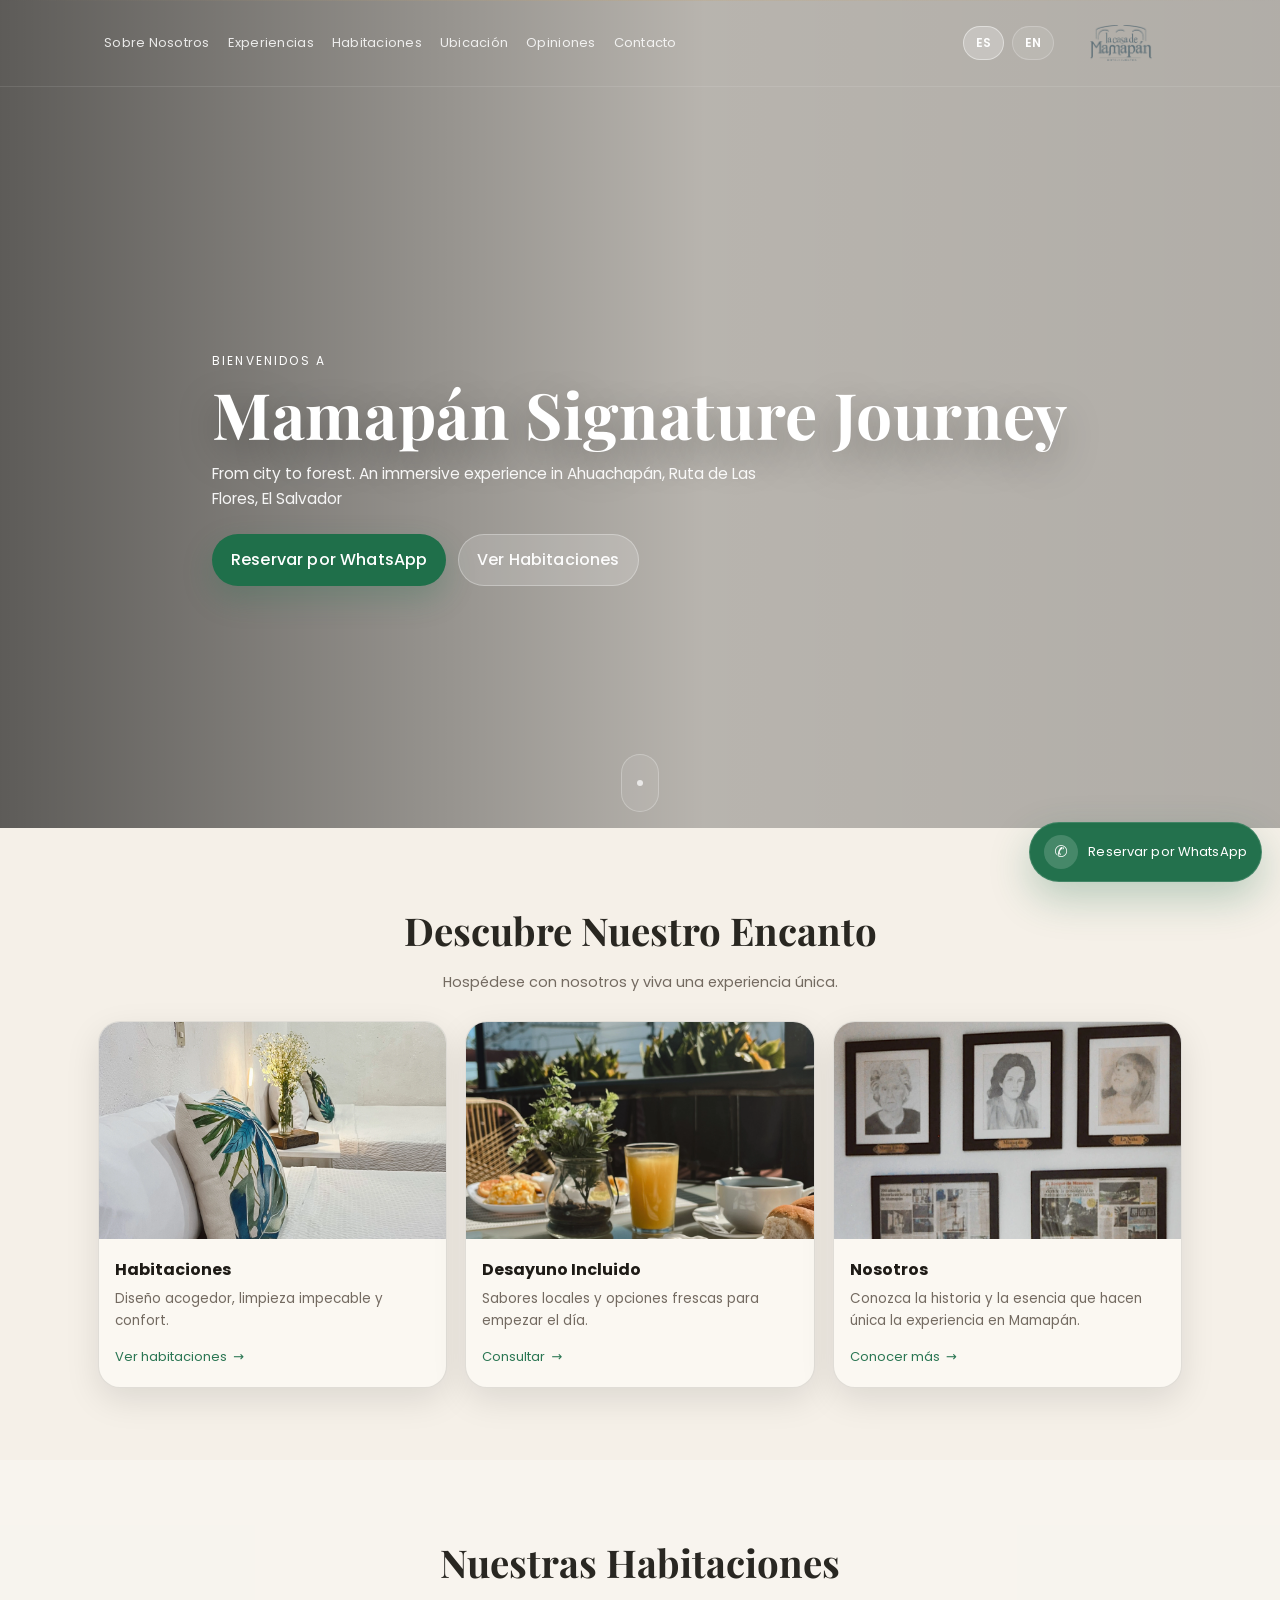
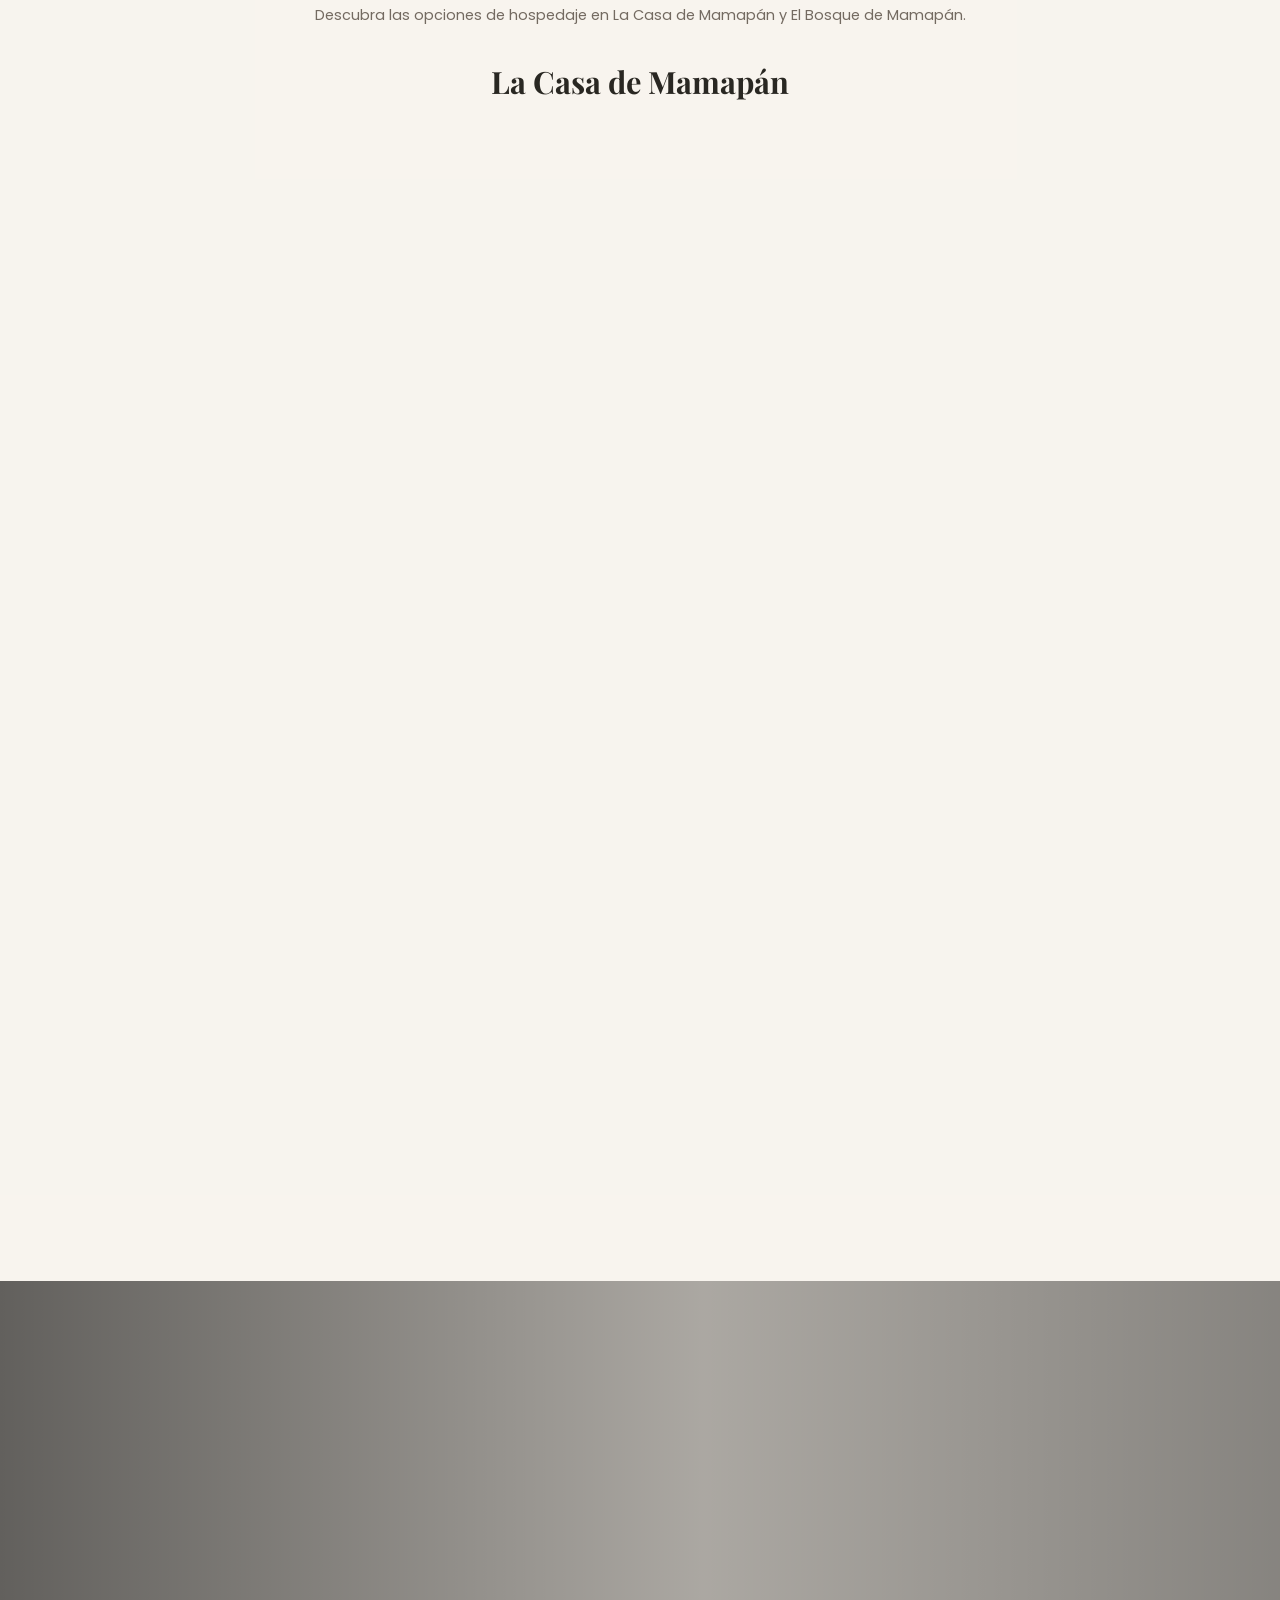
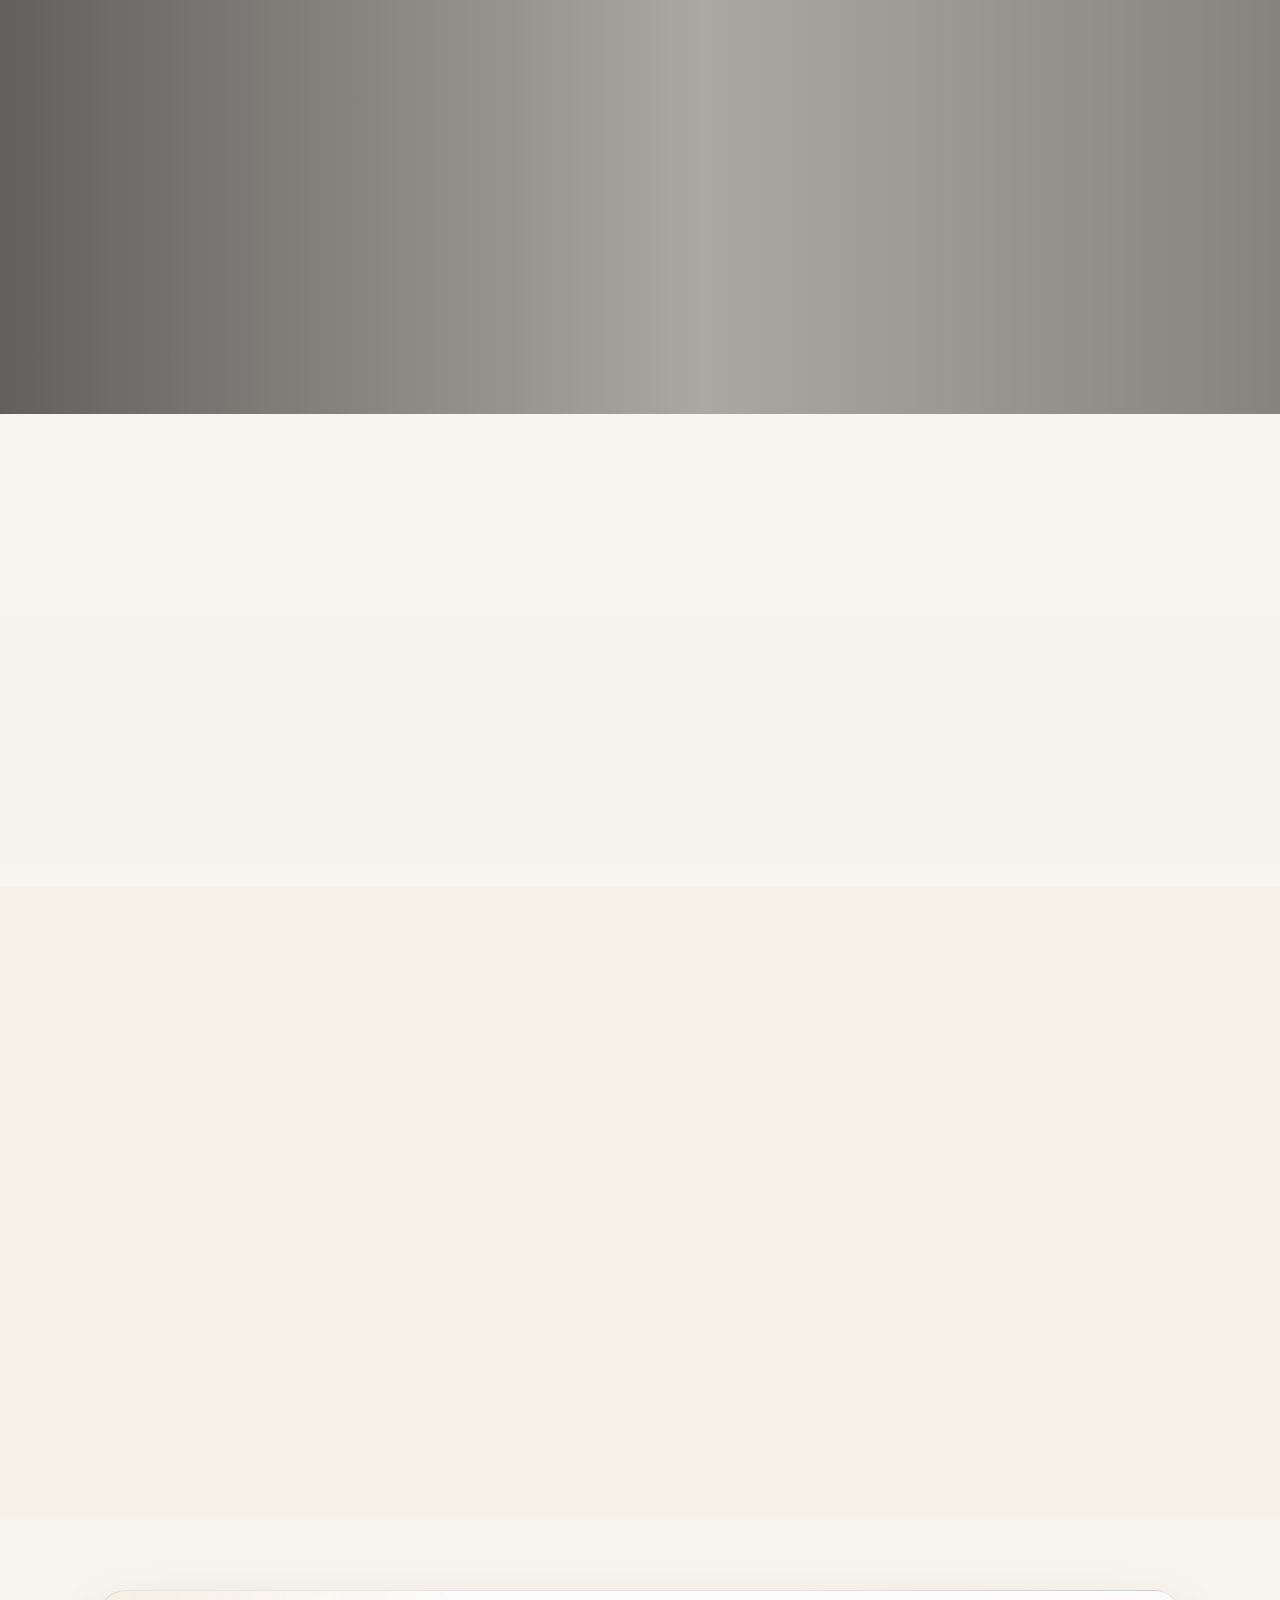
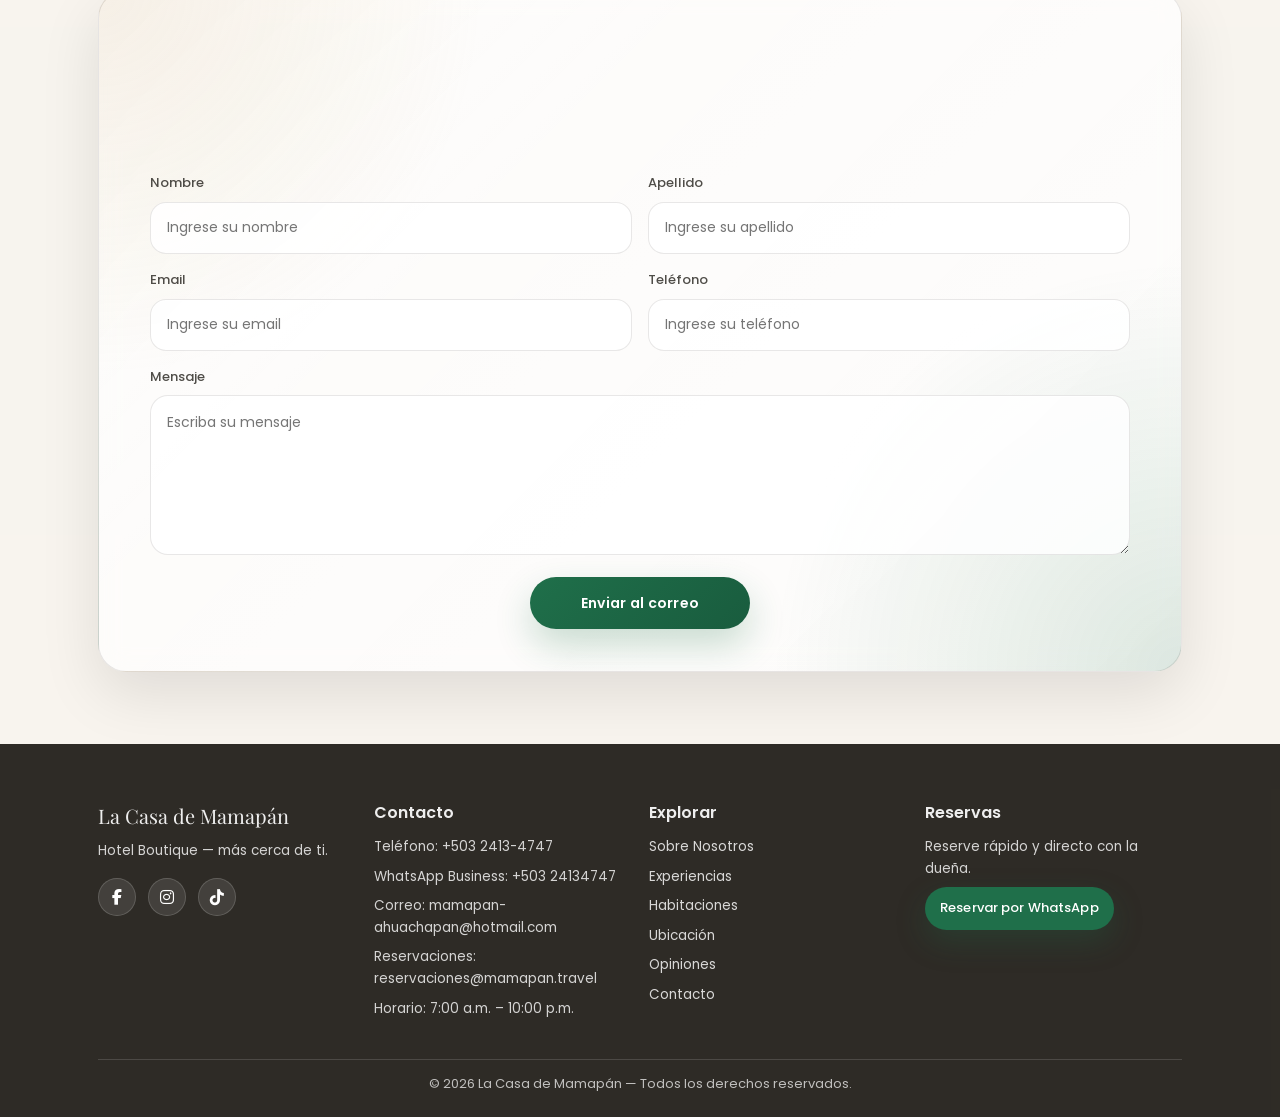
==== commit c982bcd0: "Update index.html" ====
--- a/index.html
+++ b/index.html
@@ -64,24 +64,16 @@
           </button>
         </div>
 
-        <div class="header__socials">
-          <a href="https://www.facebook.com/lacasademamapan/" target="_blank" rel="noopener" aria-label="Facebook" class="header__social-link">
-            <i class="fab fa-facebook-f"></i>
-          </a>
-          <a href="https://www.instagram.com/lacasademamapan/" target="_blank" rel="noopener" aria-label="Instagram" class="header__social-link">
-            <i class="fab fa-instagram"></i>
-          </a>
-          <a href="https://www.tiktok.com/@lacasademamapan/" target="_blank" rel="noopener" aria-label="TikTok" class="header__social-link">
-            <i class="fab fa-tiktok"></i>
-          </a>
-        </div>
-
         <button class="iconbtn" id="menuBtn" aria-label="Abrir menú" aria-expanded="false" aria-controls="mobileMenu">
           <span></span><span></span><span></span>
         </button>
 
-        <div class="header__logo">
-          <img src="assets/brand/Logotipo La casa de mamapán.png" alt="Logo Mamapán" />
+        <div class="header__logo" style="display:flex; align-items:center; justify-content:center; height:36px; min-width:110px;">
+          <img
+            src="assets/brand/Logotipo La casa de mamapán.png"
+            alt="Logo Mamapán"
+            style="max-height:36px; width:auto; display:block; object-fit:contain;"
+          />
         </div>
       </div>
     </div>
@@ -119,18 +111,6 @@
           </button>
         </div>
 
-        <div class="mobile__socials">
-          <a href="https://www.facebook.com/lacasademamapan/" target="_blank" rel="noopener" aria-label="Facebook" class="mobile__social-link">
-            <i class="fab fa-facebook-f"></i>
-          </a>
-          <a href="https://www.instagram.com/lacasademamapan/" target="_blank" rel="noopener" aria-label="Instagram" class="mobile__social-link">
-            <i class="fab fa-instagram"></i>
-          </a>
-          <a href="https://www.tiktok.com/@lacasademamapan/" target="_blank" rel="noopener" aria-label="TikTok" class="mobile__social-link">
-            <i class="fab fa-tiktok"></i>
-          </a>
-        </div>
-
         <a class="btn btn--primary mobile__cta" href="#" id="ctaMobileWhatsApp" data-wa-context="Reserva desde menú móvil" data-i18n="cta_whatsapp">
           Reservar por WhatsApp
         </a>
@@ -148,13 +128,6 @@
       </div>
 
       <div class="container hero__content">
-        <div class="hero__logo reveal">
-          <img
-            src="assets/brand/Logotipo La casa de mamapán.png"
-            alt="Logotipo La Casa de Mamapán"
-          />
-        </div>
-
         <p class="hero__eyebrow reveal" data-i18n="hero_eyebrow">Bienvenidos a</p>
         <h1 class="hero__title reveal" style="transition-delay:.06s" data-i18n="hero_title">Mamapán Signature Journey</h1>
         <p class="hero__subtitle reveal" style="transition-delay:.12s" data-i18n="hero_subtitle">
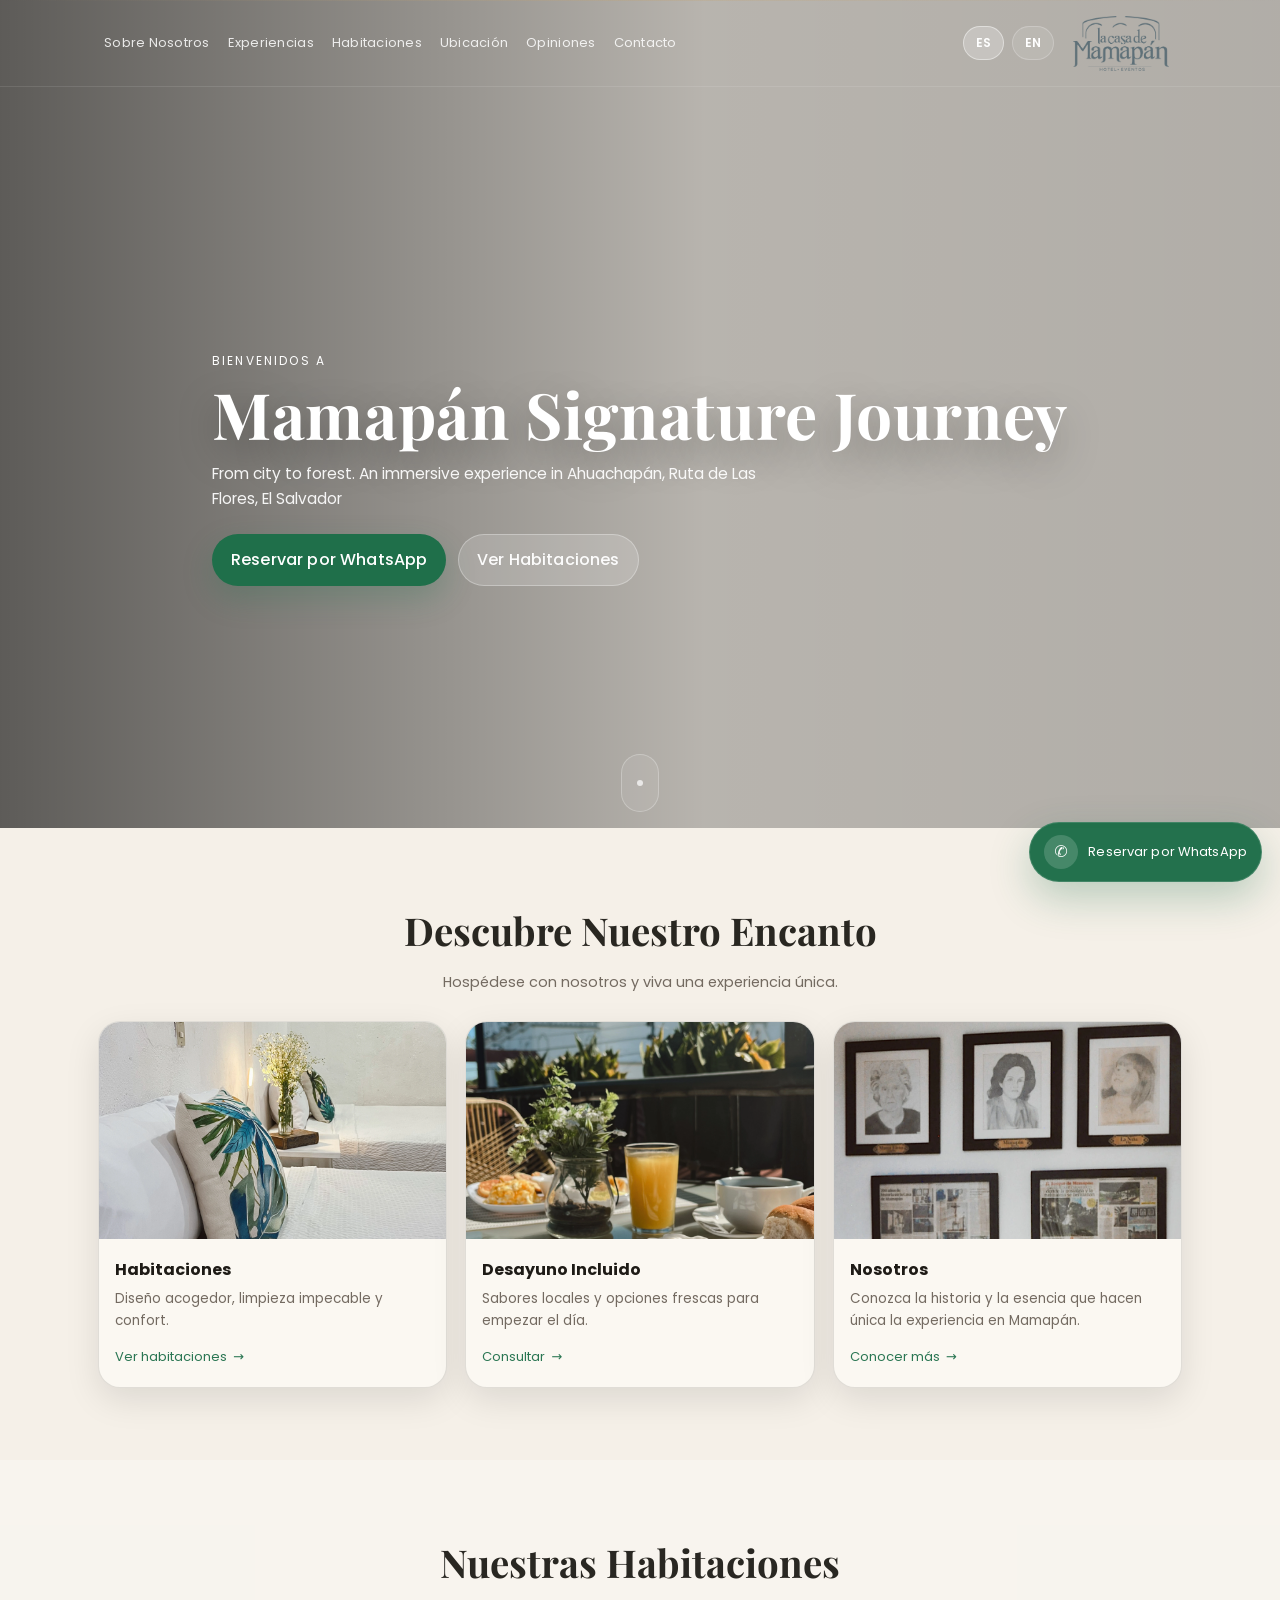
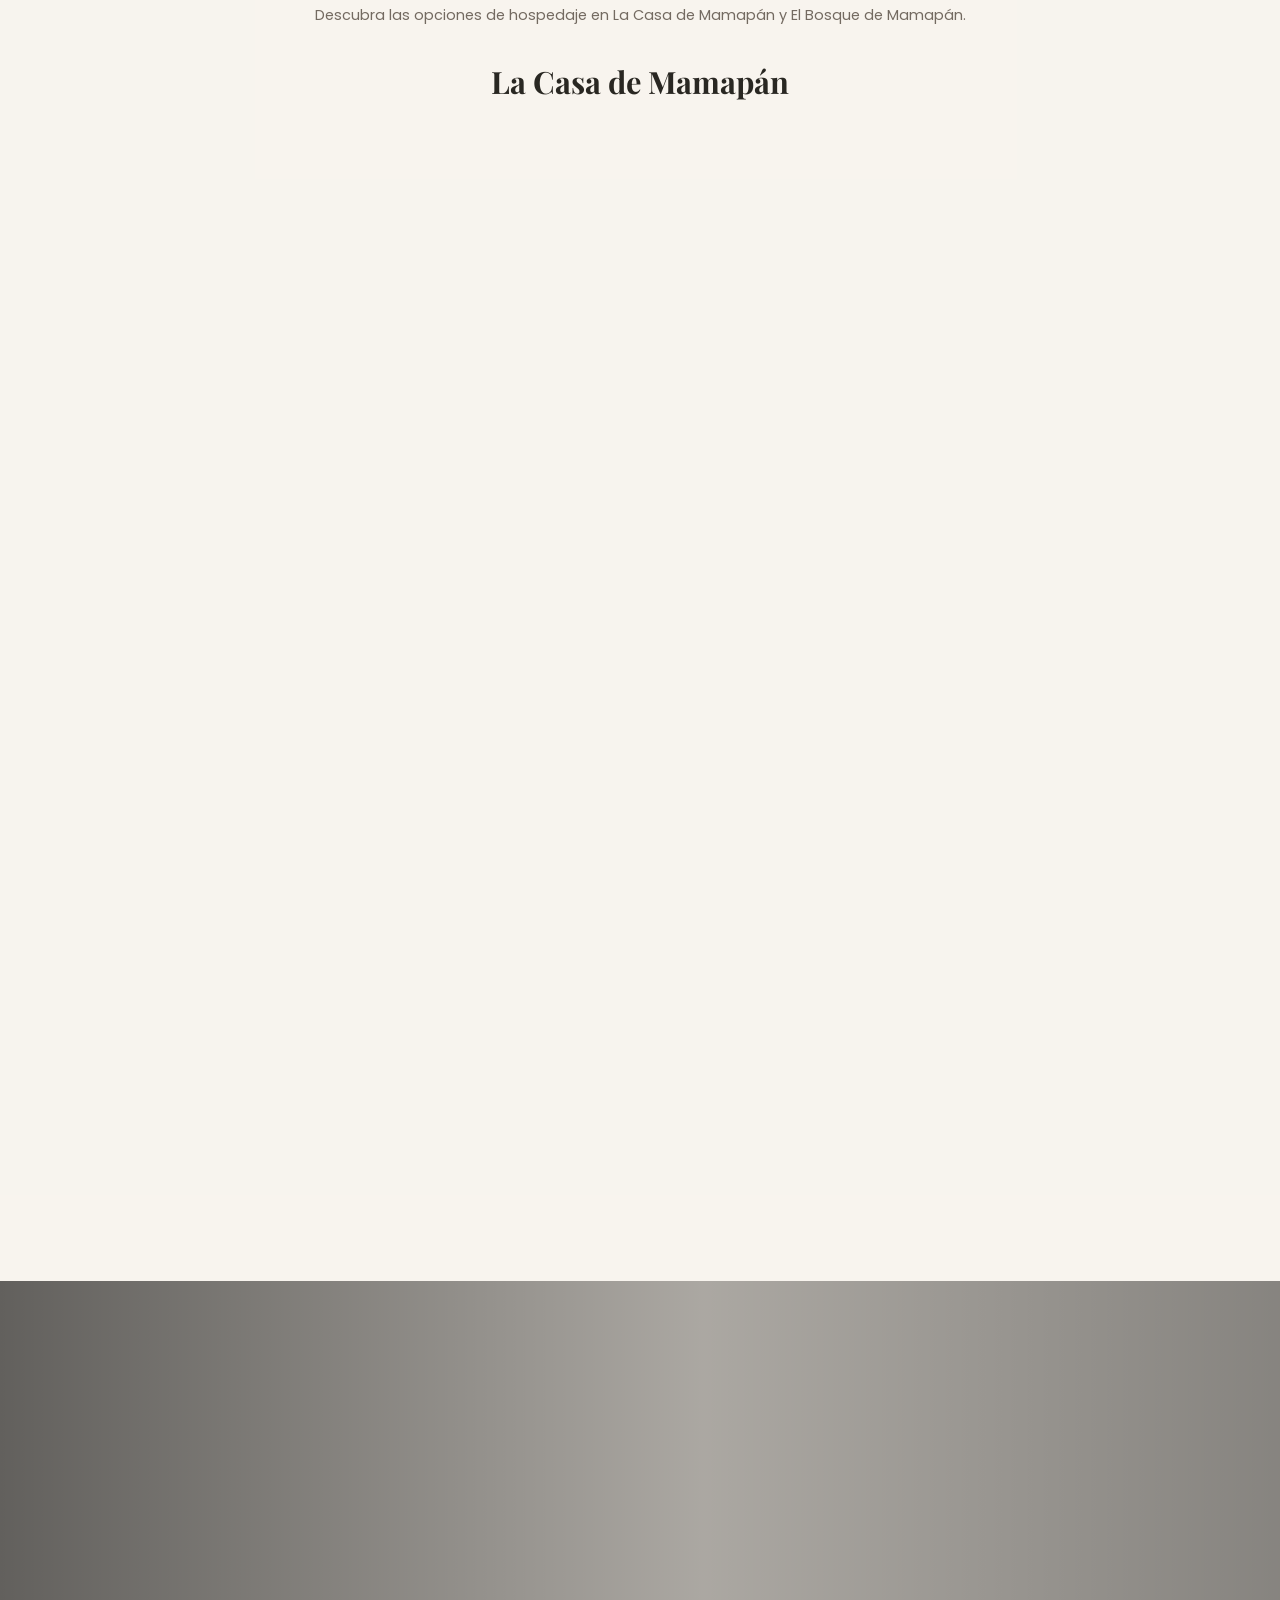
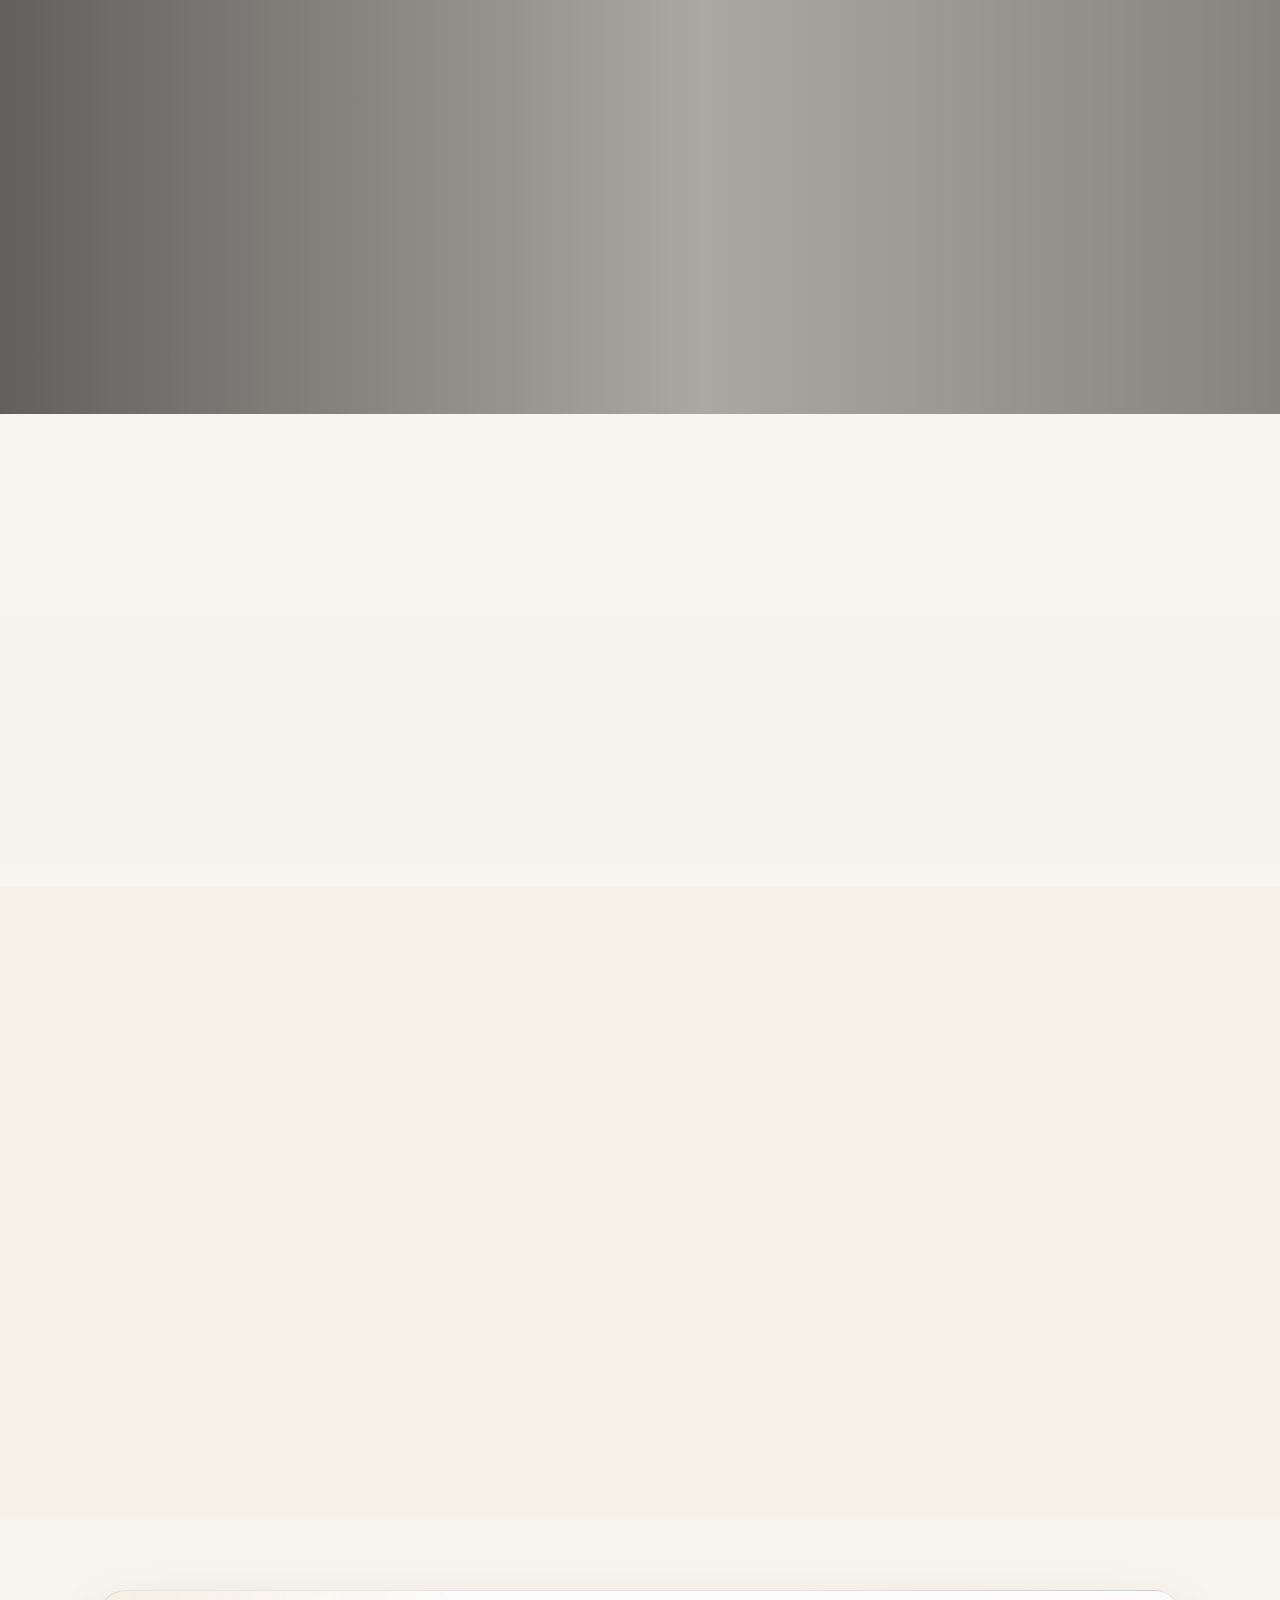
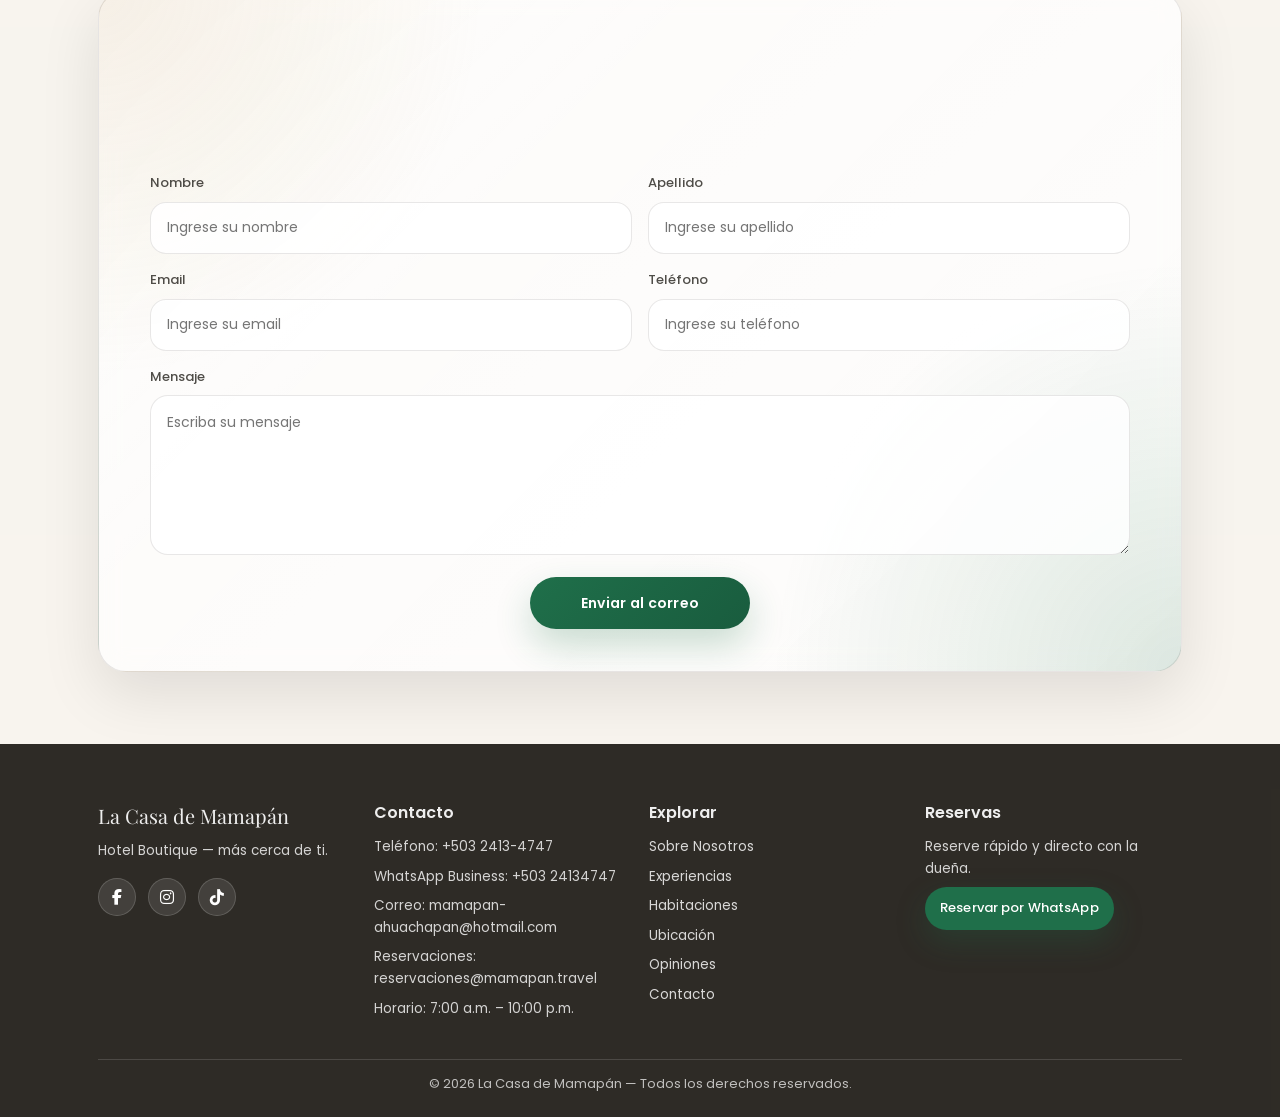
==== commit 61e7e0ff: "Increase logo height from 36px to 55px" ====
--- a/index.html
+++ b/index.html
@@ -72,7 +72,7 @@
           <img
             src="assets/brand/Logotipo La casa de mamapán.png"
             alt="Logo Mamapán"
-            style="max-height:36px; width:auto; display:block; object-fit:contain;"
+            style="max-height:55px; width:auto; display:block; object-fit:contain;"
           />
         </div>
       </div>
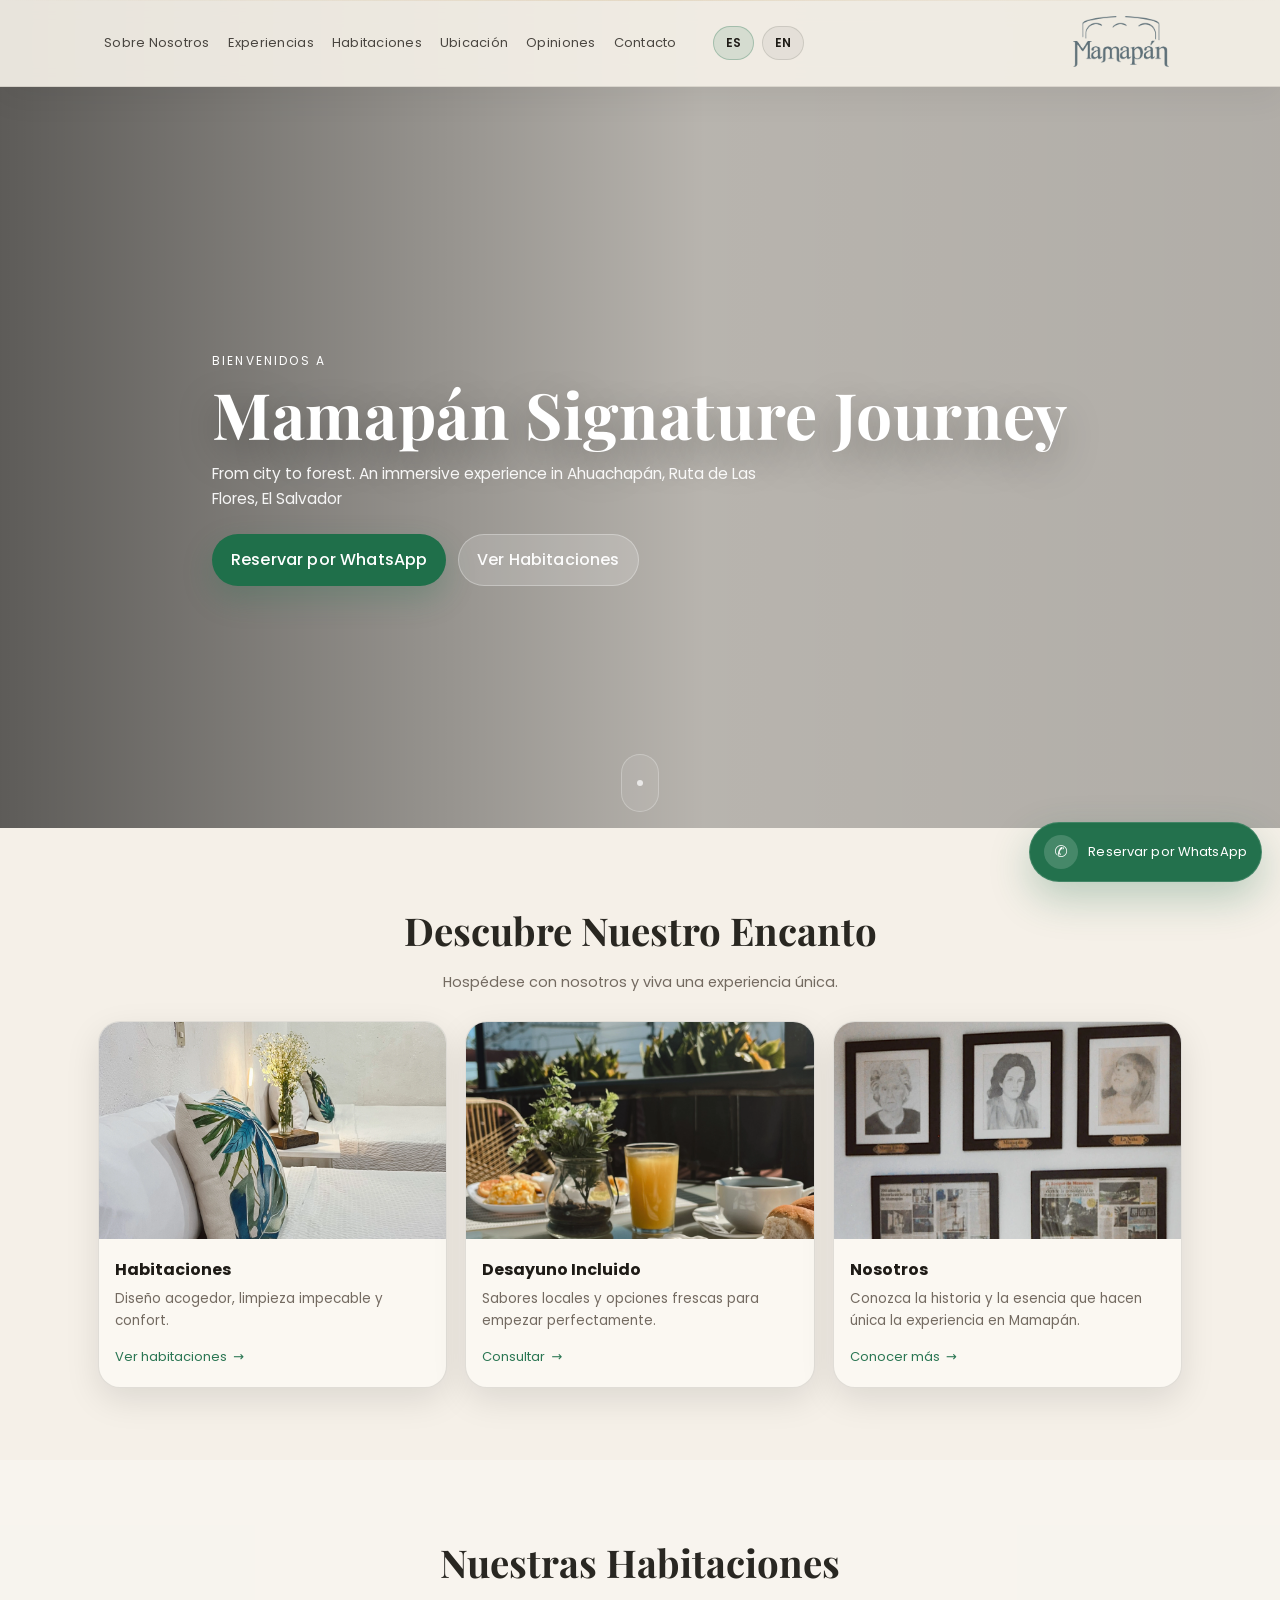
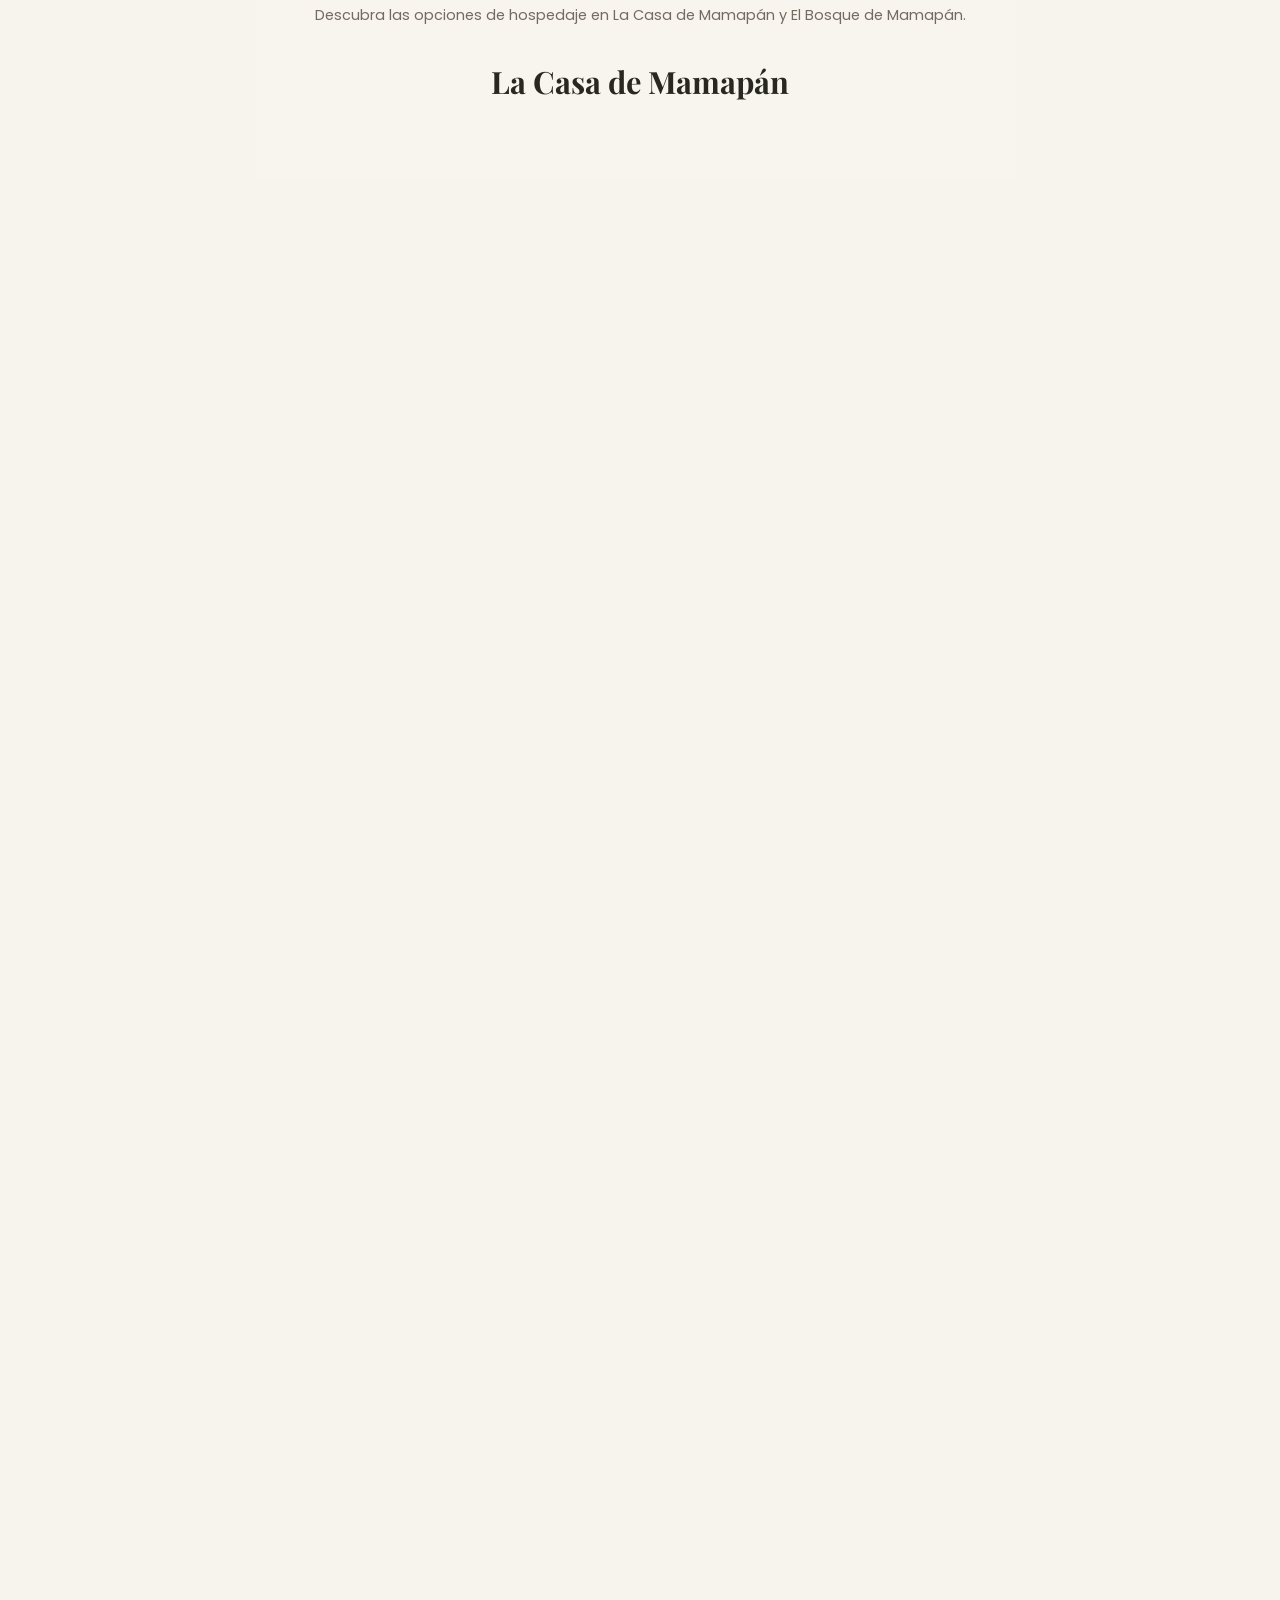
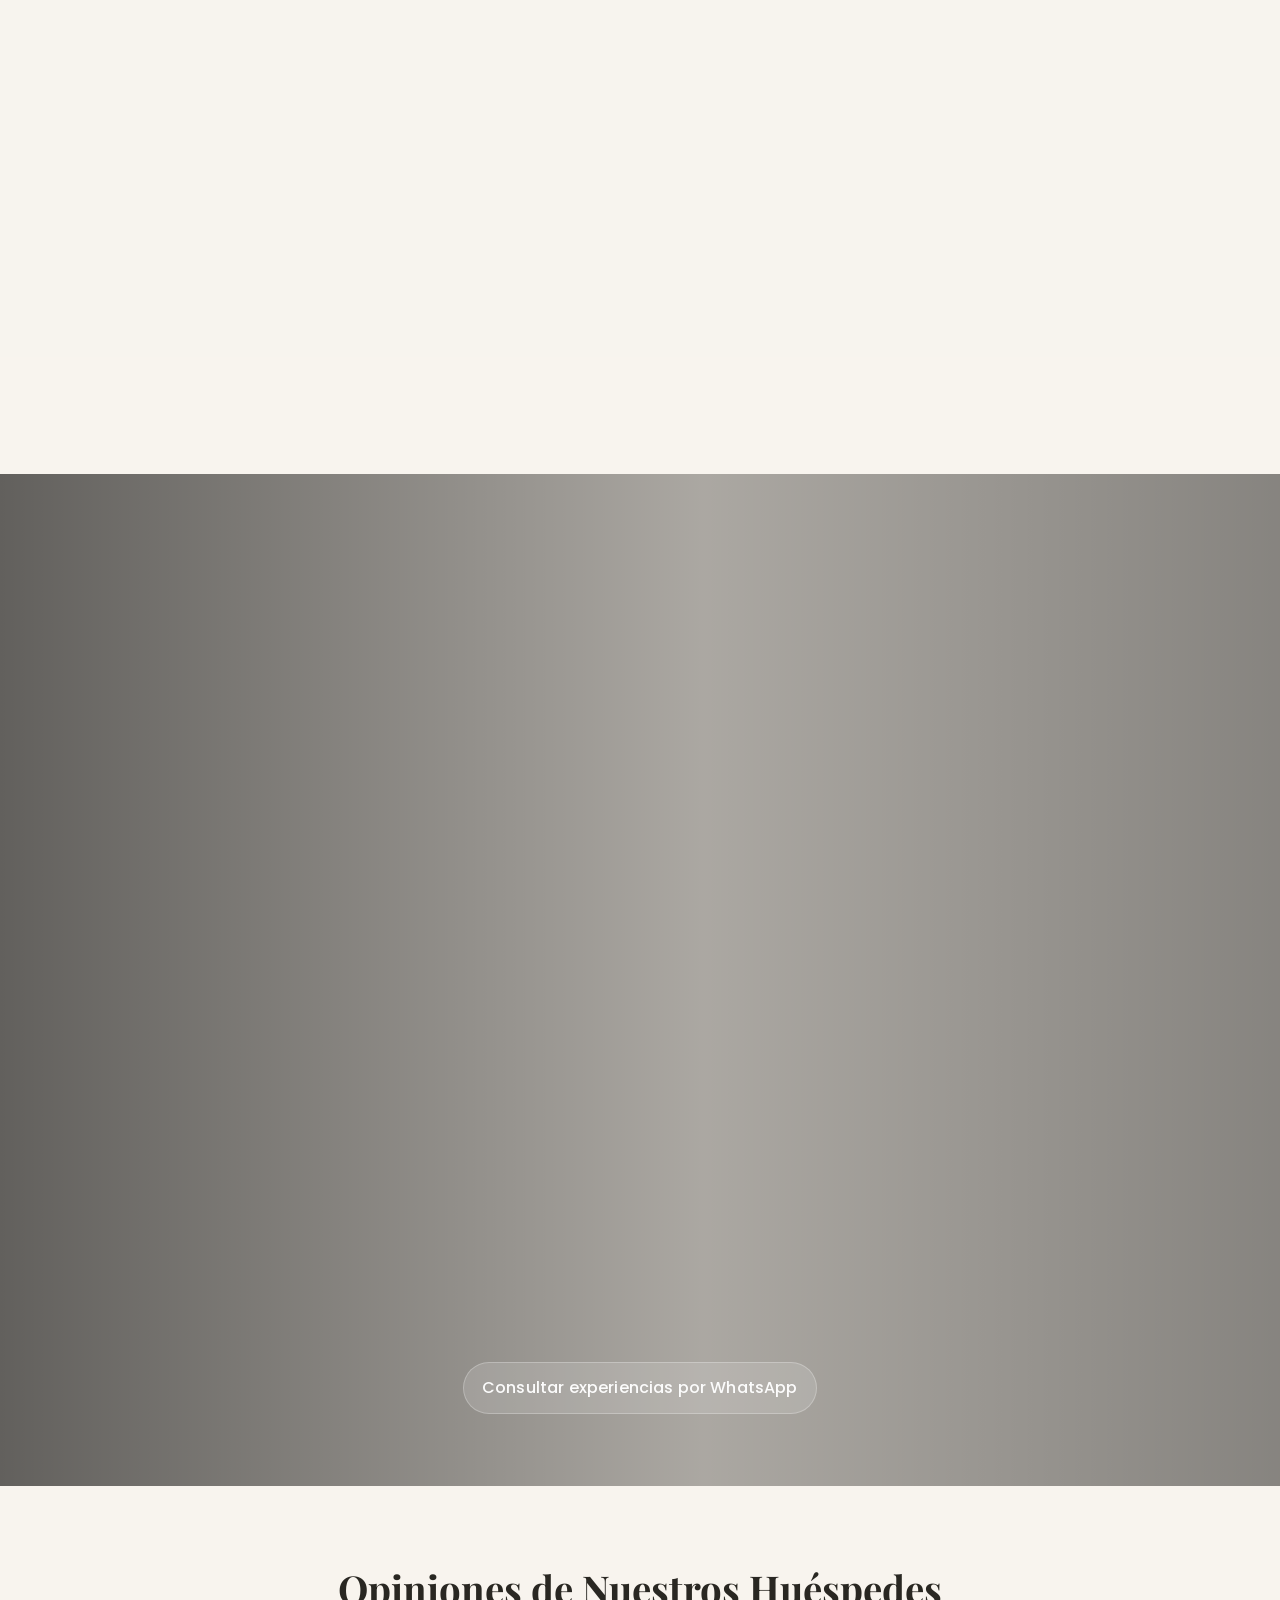
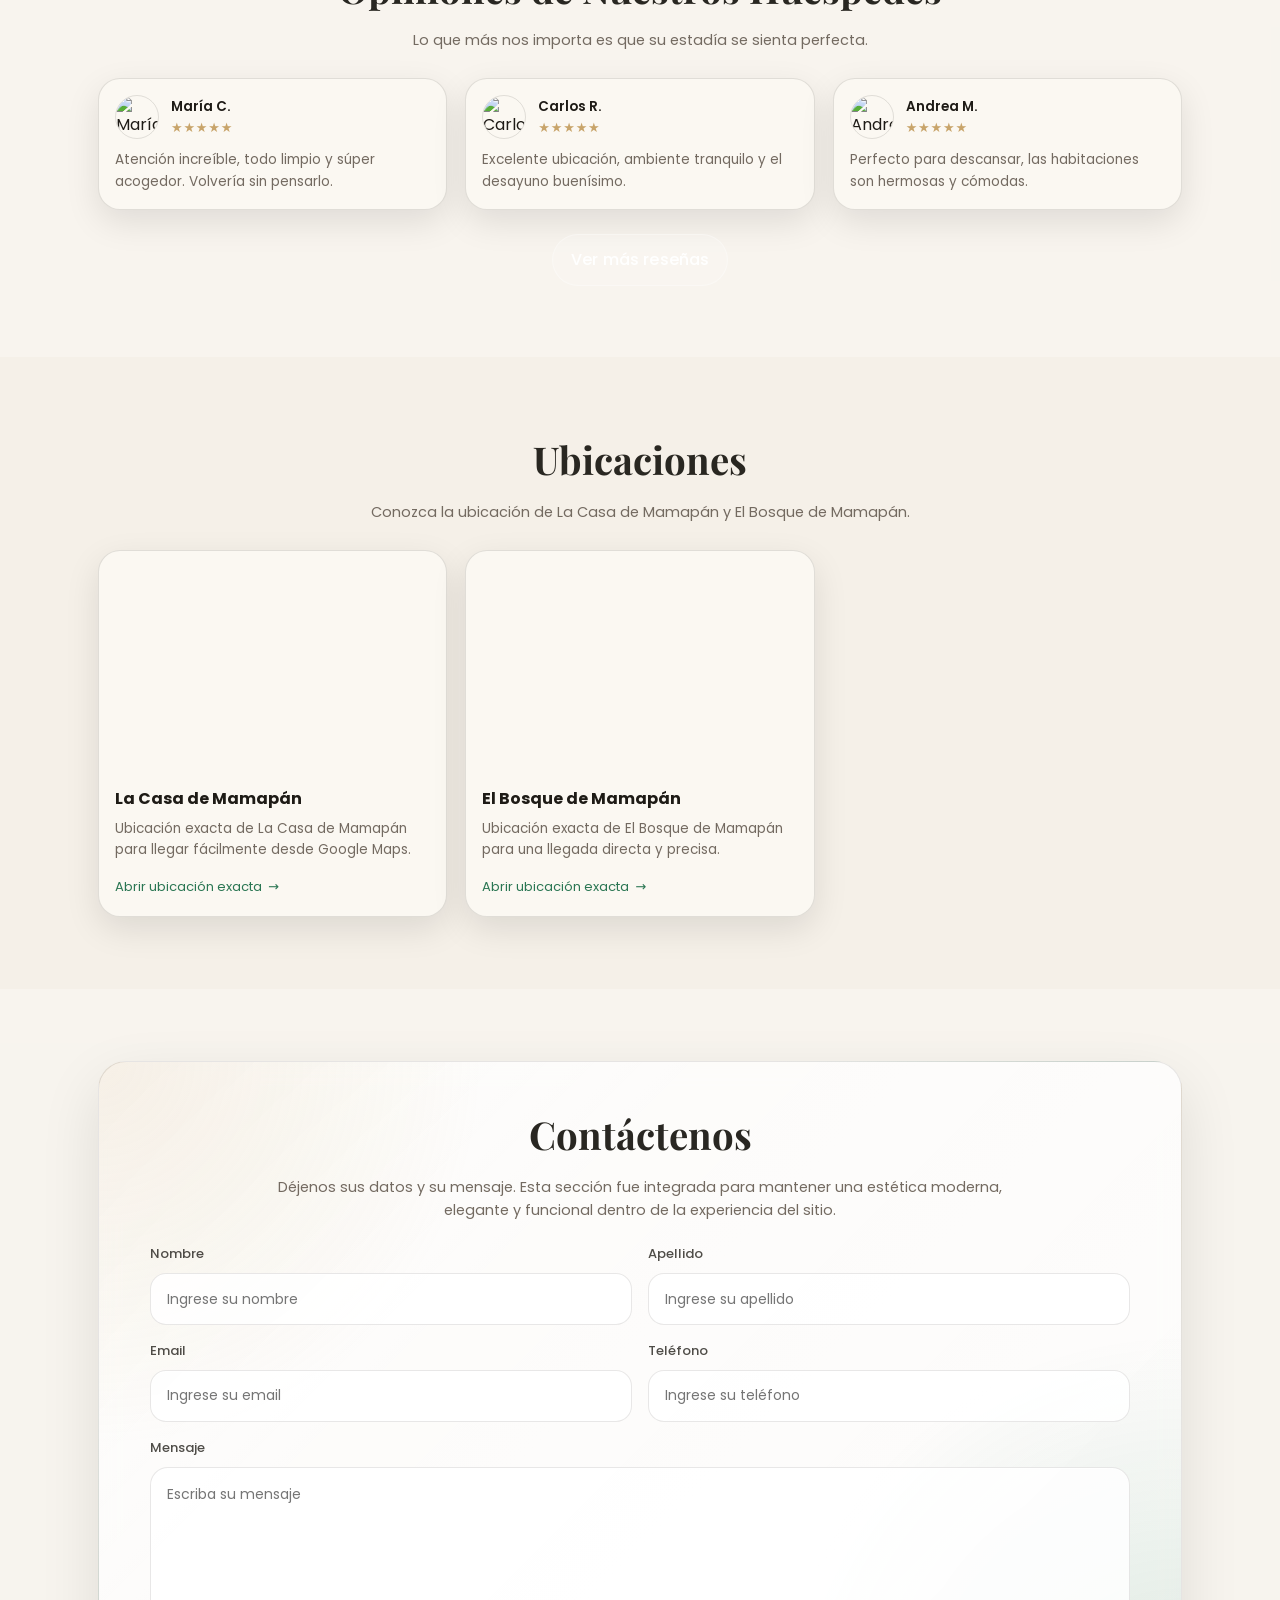
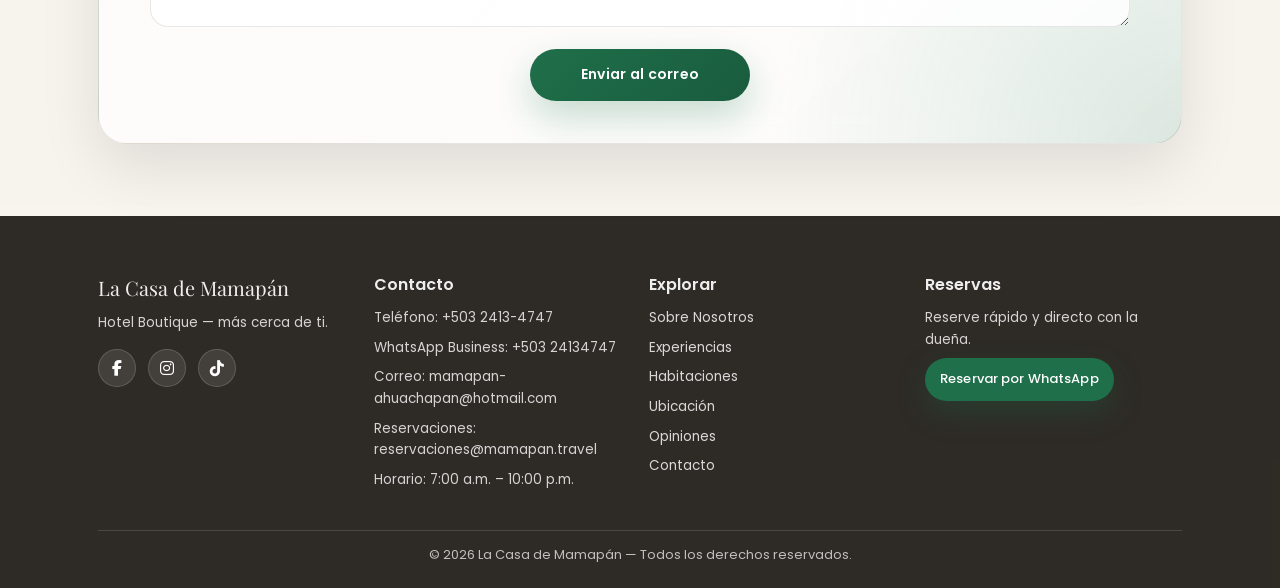
==== commit d31ccbac: "Update index.html" ====
--- a/index.html
+++ b/index.html
@@ -214,15 +214,15 @@
         <div class="grid grid--3">
           <article class="room reveal">
             <div class="room__media">
-              <img src="assets/home/rooms/room_suite_deluxe_cover.webp" alt="Habitación Individual - La Casa de Mamapán" loading="lazy" />
+              <img src="assets/habitaciones/rooms/suite_deluxe_cover.webp" alt="Habitación Individual - La Casa de Mamapán" loading="lazy" />
               <span class="badge" data-i18n="badge_house">La Casa</span>
             </div>
             <div class="room__body">
-              <h3 class="room__title" data-i18n="room_single">Individual</h3>
+              <h3 class="room__title">Individual</h3>
               <ul class="room__meta">
-                <li data-i18n="meta_one_bed">1 cama</li>
+                <li>1 cama</li>
                 <li>A/C</li>
-                <li data-i18n="meta_private_bath">Baño privado</li>
+                <li>Baño privado</li>
                 <li>WiFi</li>
               </ul>
               <div class="room__actions">
@@ -238,14 +238,39 @@
             </div>
           </article>
 
-          <article class="room reveal" style="transition-delay:.06s">
+          <article class="room reveal" style="transition-delay:.04s">
             <div class="room__media">
-              <img src="assets/home/rooms/room_double_cover.webp" alt="Habitación Doble - La Casa de Mamapán" loading="lazy" />
+              <img src="assets/habitaciones/rooms/habitacion_matrimonial_cover.webp" alt="Habitación Matrimonial - La Casa de Mamapán" loading="lazy" />
             </div>
             <div class="room__body">
-              <h3 class="room__title" data-i18n="room_double">Doble</h3>
+              <h3 class="room__title">Matrimonial</h3>
               <ul class="room__meta">
-                <li data-i18n="meta_two_beds">2 camas</li>
+                <li>2 camas</li>
+                <li>A/C</li>
+                <li>Baño privado</li>
+                <li>WiFi</li>
+              </ul>
+              <div class="room__actions">
+                <a class="btn btn--outline btn--sm" href="#" data-i18n="details_btn">Ver Detalles</a>
+                <a class="btn btn--primary btn--sm"
+                   href="#"
+                   data-wa-room="Habitación Matrimonial - La Casa de Mamapán"
+                   data-wa-context="Reserva Habitación Matrimonial La Casa de Mamapán desde Home"
+                   data-i18n="reserve_btn">
+                  Reservar
+                </a>
+              </div>
+            </div>
+          </article>
+
+          <article class="room reveal" style="transition-delay:.08s">
+            <div class="room__media">
+              <img src="assets/habitaciones/rooms/habitacion_doble_cover.webp" alt="Habitación Doble - La Casa de Mamapán" loading="lazy" />
+            </div>
+            <div class="room__body">
+              <h3 class="room__title">Doble</h3>
+              <ul class="room__meta">
+                <li>2 camas</li>
                 <li>A/C</li>
                 <li>TV</li>
                 <li>WiFi</li>
@@ -265,14 +290,14 @@
 
           <article class="room reveal" style="transition-delay:.12s">
             <div class="room__media">
-              <img src="assets/home/rooms/room_family_cover.webp" alt="Habitación Doble Deluxe - La Casa de Mamapán" loading="lazy" />
+              <img src="assets/habitaciones/rooms/familiar_cover.webp" alt="Habitación Doble Deluxe - La Casa de Mamapán" loading="lazy" />
             </div>
             <div class="room__body">
-              <h3 class="room__title" data-i18n="room_double_deluxe">Doble Deluxe</h3>
+              <h3 class="room__title">Doble Deluxe</h3>
               <ul class="room__meta">
-                <li data-i18n="meta_more_comfort">Mayor confort</li>
+                <li>Mayor confort</li>
                 <li>A/C</li>
-                <li data-i18n="meta_private_bath">Baño privado</li>
+                <li>Baño privado</li>
                 <li>WiFi</li>
               </ul>
               <div class="room__actions">
@@ -296,15 +321,15 @@
         <div class="grid grid--3">
           <article class="room reveal">
             <div class="room__media">
-              <img src="assets/home/rooms/bosque_room_individual_cover.webp" alt="Habitación Individual - El Bosque de Mamapán" loading="lazy" />
+              <img src="assets/habitaciones/rooms/bosque_room_individual_cover.webp" alt="Habitación Individual - El Bosque de Mamapán" loading="lazy" />
               <span class="badge" data-i18n="badge_forest">El Bosque</span>
             </div>
             <div class="room__body">
-              <h3 class="room__title" data-i18n="room_single">Individual</h3>
+              <h3 class="room__title">Individual</h3>
               <ul class="room__meta">
-                <li data-i18n="meta_one_bed">1 cama</li>
+                <li>1 cama</li>
                 <li>A/C</li>
-                <li data-i18n="meta_private_bath">Baño privado</li>
+                <li>Baño privado</li>
                 <li>WiFi</li>
               </ul>
               <div class="room__actions">
@@ -320,14 +345,39 @@
             </div>
           </article>
 
-          <article class="room reveal" style="transition-delay:.06s">
+          <article class="room reveal" style="transition-delay:.04s">
             <div class="room__media">
-              <img src="assets/home/rooms/bosque_room_double_cover.webp" alt="Habitación Doble - El Bosque de Mamapán" loading="lazy" />
+              <img src="assets/habitaciones/rooms/bosque_room_matrimonial_cover.webp" alt="Habitación Matrimonial - El Bosque de Mamapán" loading="lazy" />
             </div>
             <div class="room__body">
-              <h3 class="room__title" data-i18n="room_double">Doble</h3>
+              <h3 class="room__title">Matrimonial</h3>
               <ul class="room__meta">
-                <li data-i18n="meta_two_beds">2 camas</li>
+                <li>2 camas</li>
+                <li>A/C</li>
+                <li>Baño privado</li>
+                <li>WiFi</li>
+              </ul>
+              <div class="room__actions">
+                <a class="btn btn--outline btn--sm" href="#" data-i18n="details_btn">Ver Detalles</a>
+                <a class="btn btn--primary btn--sm"
+                   href="#"
+                   data-wa-room="Habitación Matrimonial - El Bosque de Mamapán"
+                   data-wa-context="Reserva Habitación Matrimonial El Bosque de Mamapán desde Home"
+                   data-i18n="reserve_btn">
+                  Reservar
+                </a>
+              </div>
+            </div>
+          </article>
+
+          <article class="room reveal" style="transition-delay:.08s">
+            <div class="room__media">
+              <img src="assets/habitaciones/rooms/bosque_room_double_cover.webp" alt="Habitación Doble - El Bosque de Mamapán" loading="lazy" />
+            </div>
+            <div class="room__body">
+              <h3 class="room__title">Doble</h3>
+              <ul class="room__meta">
+                <li>2 camas</li>
                 <li>A/C</li>
                 <li>TV</li>
                 <li>WiFi</li>
@@ -347,22 +397,22 @@
 
           <article class="room reveal" style="transition-delay:.12s">
             <div class="room__media">
-              <img src="assets/home/rooms/bosque_room_double_deluxe_cover.webp" alt="Habitación Doble Deluxe - El Bosque de Mamapán" loading="lazy" />
+              <img src="assets/habitaciones/rooms/bosque_room_triple_cover.webp" alt="Habitación Triple - El Bosque de Mamapán" loading="lazy" />
             </div>
             <div class="room__body">
-              <h3 class="room__title" data-i18n="room_double_deluxe">Doble Deluxe</h3>
+              <h3 class="room__title">Triple</h3>
               <ul class="room__meta">
-                <li data-i18n="meta_more_comfort">Mayor confort</li>
+                <li>3 camas</li>
                 <li>A/C</li>
-                <li data-i18n="meta_private_bath">Baño privado</li>
+                <li>Baño privado</li>
                 <li>WiFi</li>
               </ul>
               <div class="room__actions">
                 <a class="btn btn--outline btn--sm" href="#" data-i18n="details_btn">Ver Detalles</a>
                 <a class="btn btn--primary btn--sm"
                    href="#"
-                   data-wa-room="Habitación Doble Deluxe - El Bosque de Mamapán"
-                   data-wa-context="Reserva Habitación Doble Deluxe El Bosque de Mamapán desde Home"
+                   data-wa-room="Habitación Triple - El Bosque de Mamapán"
+                   data-wa-context="Reserva Habitación Triple El Bosque de Mamapán desde Home"
                    data-i18n="reserve_btn">
                   Reservar
                 </a>
@@ -387,41 +437,130 @@
           </p>
         </header>
 
-        <header class="section__head section__head--onimage" style="margin-top:24px;">
-          <h3 class="section__title section__title--light reveal" style="font-size:clamp(24px,2.4vw,32px);" data-i18n="house_title">La Casa de Mamapán</h3>
-        </header>
-
-        <div class="icons reveal" style="transition-delay:.12s">
-          <div class="iconcard">
-            <div class="iconcard__icon">🧭</div>
-            <div class="iconcard__label" data-i18n="exp_tours">Tours y Actividades</div>
+        <div class="reveal" style="transition-delay:.12s; margin-top:28px;">
+          <div style="
+            position:relative;
+            overflow:hidden;
+            border-radius:28px;
+            border:1px solid rgba(255,255,255,.16);
+            background:rgba(255,255,255,.08);
+            backdrop-filter:blur(10px);
+            -webkit-backdrop-filter:blur(10px);
+            box-shadow:0 24px 60px rgba(0,0,0,.20);
+            padding:18px;
+          ">
+            <div style="
+              display:flex;
+              gap:18px;
+              overflow-x:auto;
+              scroll-snap-type:x mandatory;
+              scroll-behavior:smooth;
+              padding-bottom:6px;
+            ">
+              <article style="
+                min-width:min(86vw, 360px);
+                flex:0 0 min(86vw, 360px);
+                scroll-snap-align:start;
+                border-radius:22px;
+                overflow:hidden;
+                background:rgba(255,255,255,.92);
+                box-shadow:0 16px 40px rgba(0,0,0,.16);
+              ">
+                <div style="aspect-ratio:4/5; overflow:hidden;">
+                  <img src="assets/home/experiences/experience_carousel_01.webp" alt="Experiencia La Casa de Mamapán" loading="lazy" style="width:100%; height:100%; object-fit:cover; display:block;" />
+                </div>
+                <div style="padding:18px 18px 20px;">
+                  <h3 style="margin:0 0 8px; font-family:'Playfair Display',serif; font-size:22px; color:#1E1B16;">La Casa de Mamapán</h3>
+                  <p style="margin:0; font-size:14px; line-height:1.7; color:rgba(30,27,22,.76);">
+                    Ambientes cálidos, elegantes y llenos de encanto para una estadía con personalidad boutique.
+                  </p>
+                </div>
+              </article>
+
+              <article style="
+                min-width:min(86vw, 360px);
+                flex:0 0 min(86vw, 360px);
+                scroll-snap-align:start;
+                border-radius:22px;
+                overflow:hidden;
+                background:rgba(255,255,255,.92);
+                box-shadow:0 16px 40px rgba(0,0,0,.16);
+              ">
+                <div style="aspect-ratio:4/5; overflow:hidden;">
+                  <img src="assets/home/experiences/experience_carousel_02.webp" alt="Gastronomía y momentos especiales" loading="lazy" style="width:100%; height:100%; object-fit:cover; display:block;" />
+                </div>
+                <div style="padding:18px 18px 20px;">
+                  <h3 style="margin:0 0 8px; font-family:'Playfair Display',serif; font-size:22px; color:#1E1B16;">Momentos memorables</h3>
+                  <p style="margin:0; font-size:14px; line-height:1.7; color:rgba(30,27,22,.76);">
+                    Espacios ideales para relajarse, compartir y disfrutar cada detalle de la experiencia.
+                  </p>
+                </div>
+              </article>
+
+              <article style="
+                min-width:min(86vw, 360px);
+                flex:0 0 min(86vw, 360px);
+                scroll-snap-align:start;
+                border-radius:22px;
+                overflow:hidden;
+                background:rgba(255,255,255,.92);
+                box-shadow:0 16px 40px rgba(0,0,0,.16);
+              ">
+                <div style="aspect-ratio:4/5; overflow:hidden;">
+                  <img src="assets/home/experiences/experience_carousel_03.webp" alt="Experiencia en El Bosque de Mamapán" loading="lazy" style="width:100%; height:100%; object-fit:cover; display:block;" />
+                </div>
+                <div style="padding:18px 18px 20px;">
+                  <h3 style="margin:0 0 8px; font-family:'Playfair Display',serif; font-size:22px; color:#1E1B16;">El Bosque de Mamapán</h3>
+                  <p style="margin:0; font-size:14px; line-height:1.7; color:rgba(30,27,22,.76);">
+                    Una conexión auténtica con la naturaleza, rodeada de serenidad, frescura y belleza.
+                  </p>
+                </div>
+              </article>
+
+              <article style="
+                min-width:min(86vw, 360px);
+                flex:0 0 min(86vw, 360px);
+                scroll-snap-align:start;
+                border-radius:22px;
+                overflow:hidden;
+                background:rgba(255,255,255,.92);
+                box-shadow:0 16px 40px rgba(0,0,0,.16);
+              ">
+                <div style="aspect-ratio:4/5; overflow:hidden;">
+                  <img src="assets/home/experiences/experience_carousel_04.webp" alt="Naturaleza, descanso y experiencias" loading="lazy" style="width:100%; height:100%; object-fit:cover; display:block;" />
+                </div>
+                <div style="padding:18px 18px 20px;">
+                  <h3 style="margin:0 0 8px; font-family:'Playfair Display',serif; font-size:22px; color:#1E1B16;">Naturaleza & descanso</h3>
+                  <p style="margin:0; font-size:14px; line-height:1.7; color:rgba(30,27,22,.76);">
+                    Una experiencia visual y sensorial pensada para quienes buscan desconectarse y disfrutar.
+                  </p>
+                </div>
+              </article>
+
+              <article style="
+                min-width:min(86vw, 360px);
+                flex:0 0 min(86vw, 360px);
+                scroll-snap-align:start;
+                border-radius:22px;
+                overflow:hidden;
+                background:rgba(255,255,255,.92);
+                box-shadow:0 16px 40px rgba(0,0,0,.16);
+              ">
+                <div style="aspect-ratio:4/5; overflow:hidden;">
+                  <img src="assets/home/experiences/experience_carousel_05.webp" alt="Detalles exclusivos de Mamapán" loading="lazy" style="width:100%; height:100%; object-fit:cover; display:block;" />
+                </div>
+                <div style="padding:18px 18px 20px;">
+                  <h3 style="margin:0 0 8px; font-family:'Playfair Display',serif; font-size:22px; color:#1E1B16;">Detalles exclusivos</h3>
+                  <p style="margin:0; font-size:14px; line-height:1.7; color:rgba(30,27,22,.76);">
+                    Cada rincón puede comunicar la esencia premium y acogedora de Mamapán Signature Journey.
+                  </p>
+                </div>
+              </article>
+            </div>
           </div>
-          <div class="iconcard">
-            <div class="iconcard__icon">🍽️</div>
-            <div class="iconcard__label" data-i18n="exp_gastronomy">Gastronomía</div>
-          </div>
-        </div>
-
-        <header class="section__head section__head--onimage" style="margin-top:34px;">
-          <h3 class="section__title section__title--light reveal" style="font-size:clamp(24px,2.4vw,32px);" data-i18n="forest_title">El Bosque de Mamapán</h3>
-        </header>
-
-        <div class="icons reveal" style="transition-delay:.18s">
-          <div class="iconcard">
-            <div class="iconcard__icon">🌿</div>
-            <div class="iconcard__label" data-i18n="exp_trails">Senderos</div>
-          </div>
-          <div class="iconcard">
-            <div class="iconcard__icon">🕯️</div>
-            <div class="iconcard__label" data-i18n="exp_rituals">Rituales</div>
-          </div>
-          <div class="iconcard">
-            <div class="iconcard__icon">✨</div>
-            <div class="iconcard__label" data-i18n="exp_events">Eventos</div>
-          </div>
-        </div>
-
-        <div class="center mt-24 reveal" style="transition-delay:.24s">
+        </div>
+
+        <div class="center mt-24 reveal" style="transition-delay:.18s">
           <a class="btn btn--ghost btn--ghost-light" href="#" data-wa-context="Consulta de experiencias desde Home" data-i18n="exp_whatsapp">
             Consultar experiencias por WhatsApp
           </a>
--- a/styles.css
+++ b/styles.css
@@ -159,6 +159,7 @@
   align-items:center;
   gap:8px;
   flex-shrink:0;
+  margin-right: 250px; /* 👈 ESTA ES LA CLAVE */
 }
 
 .header__socials{
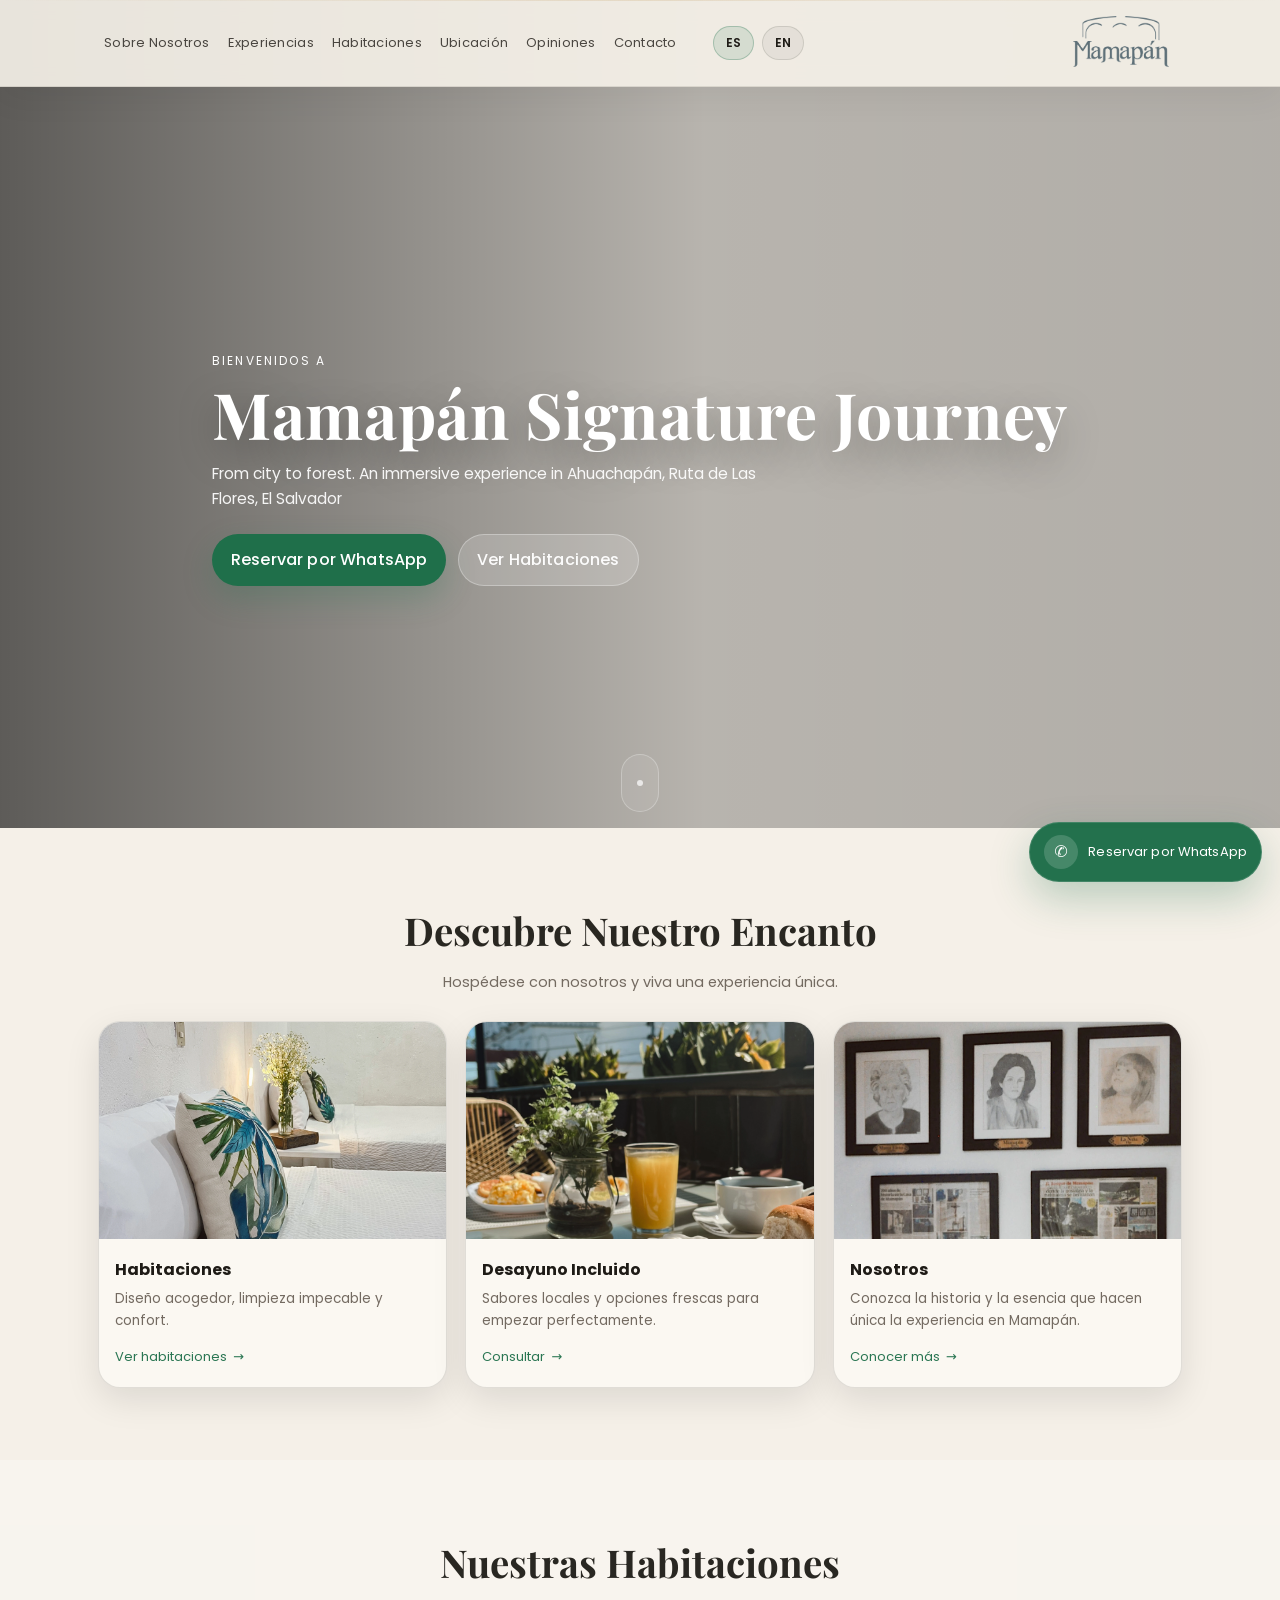
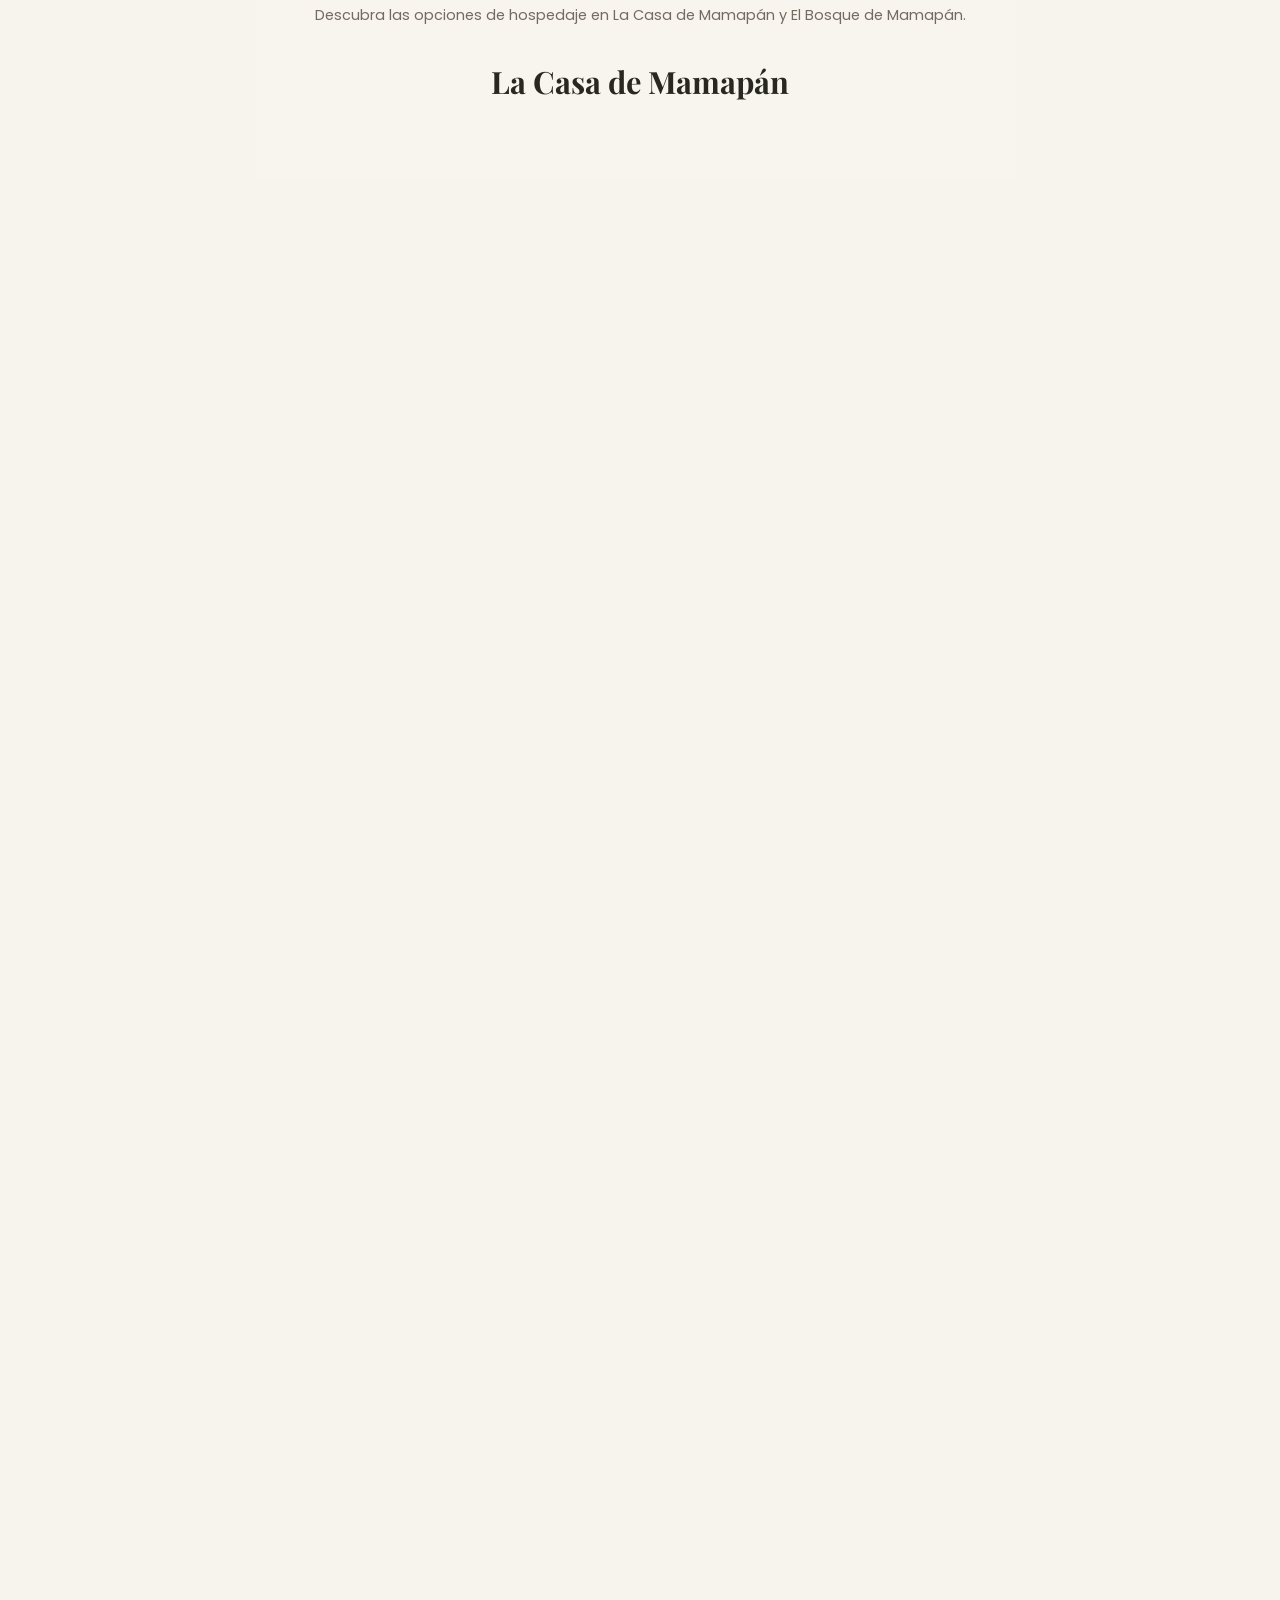
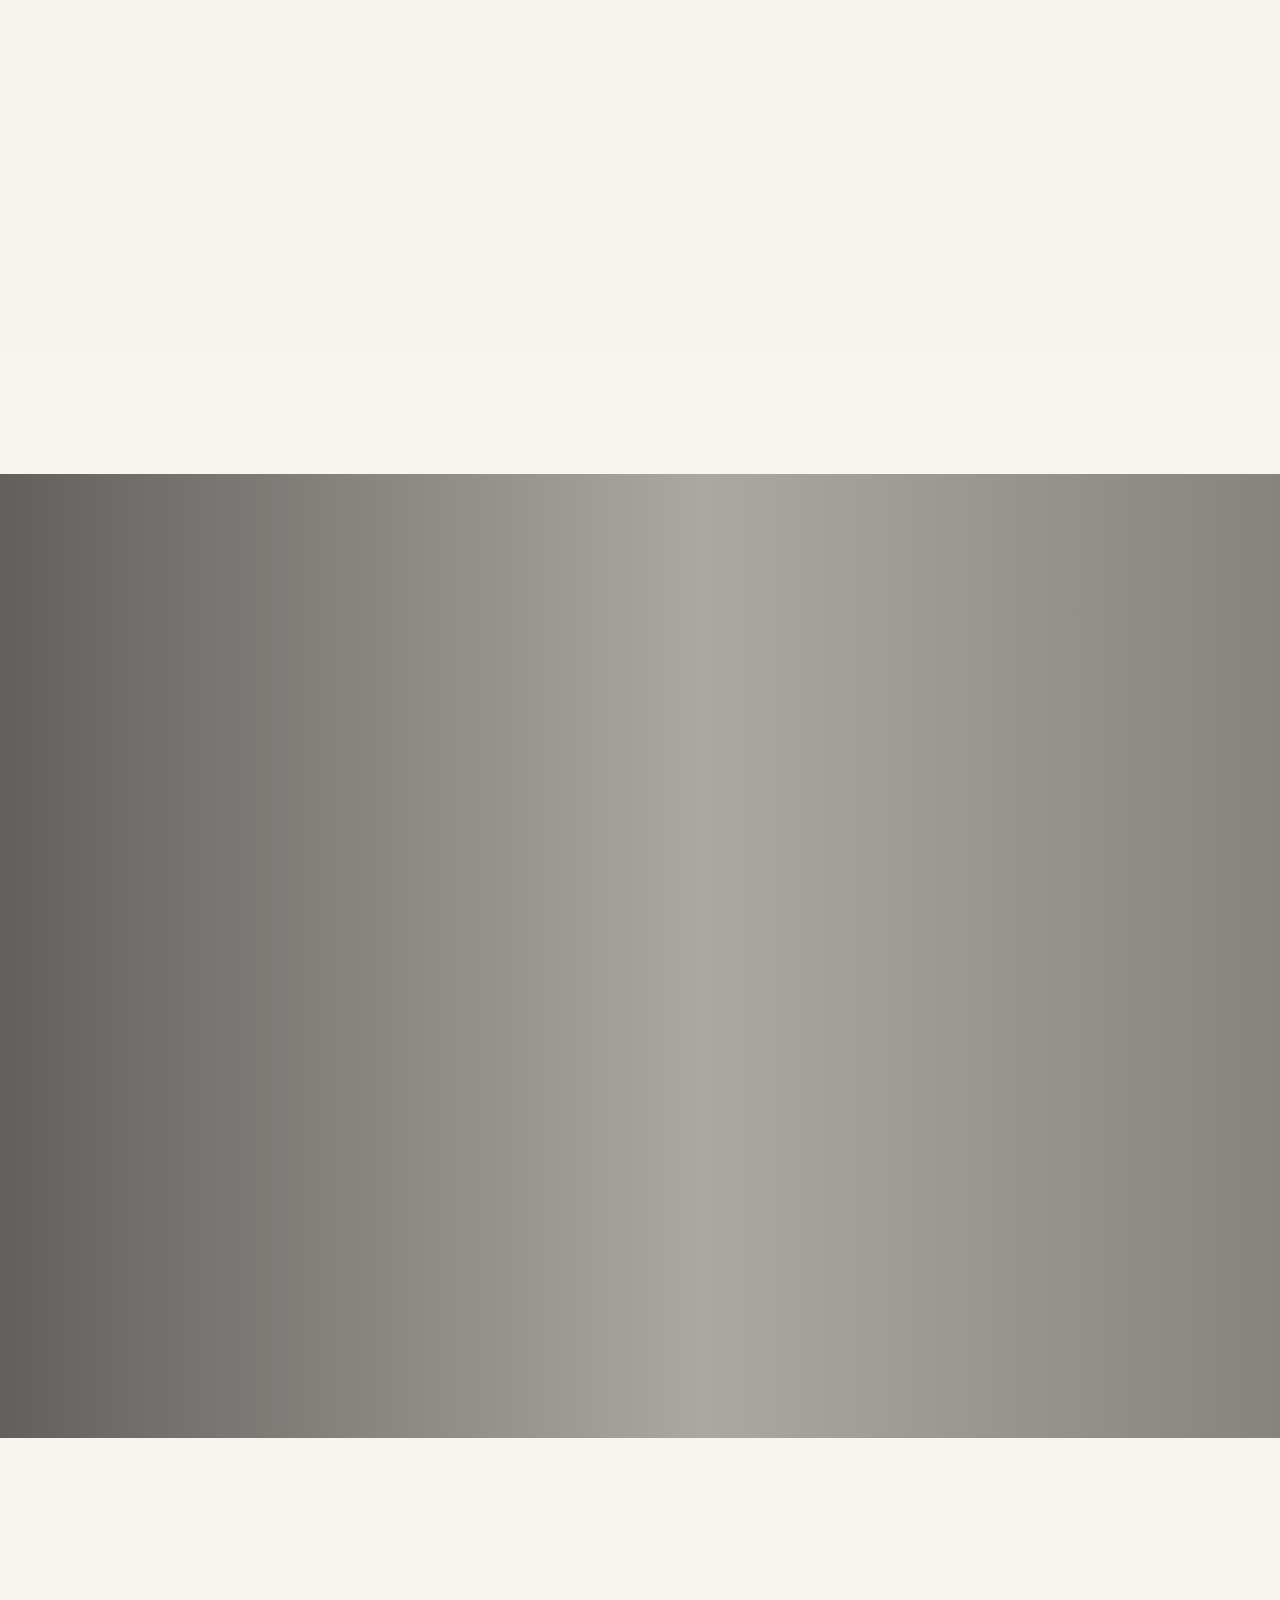
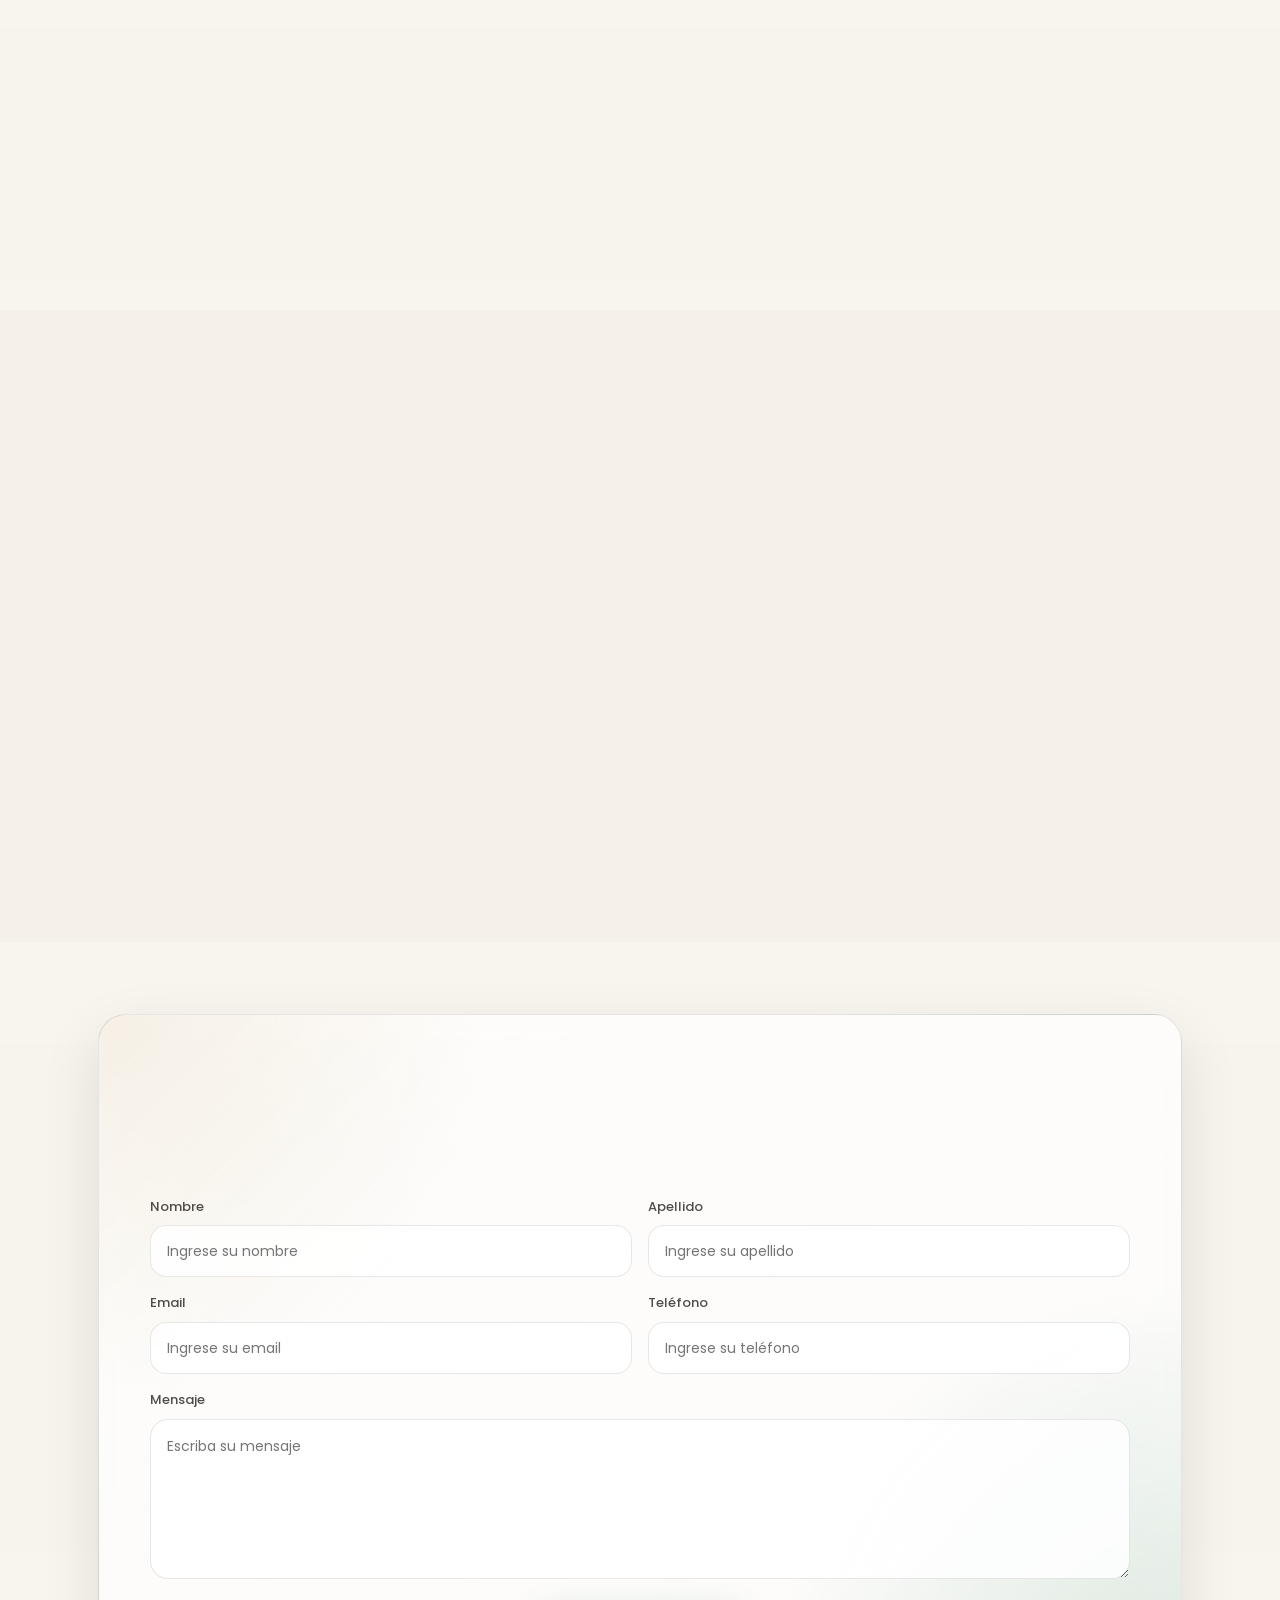
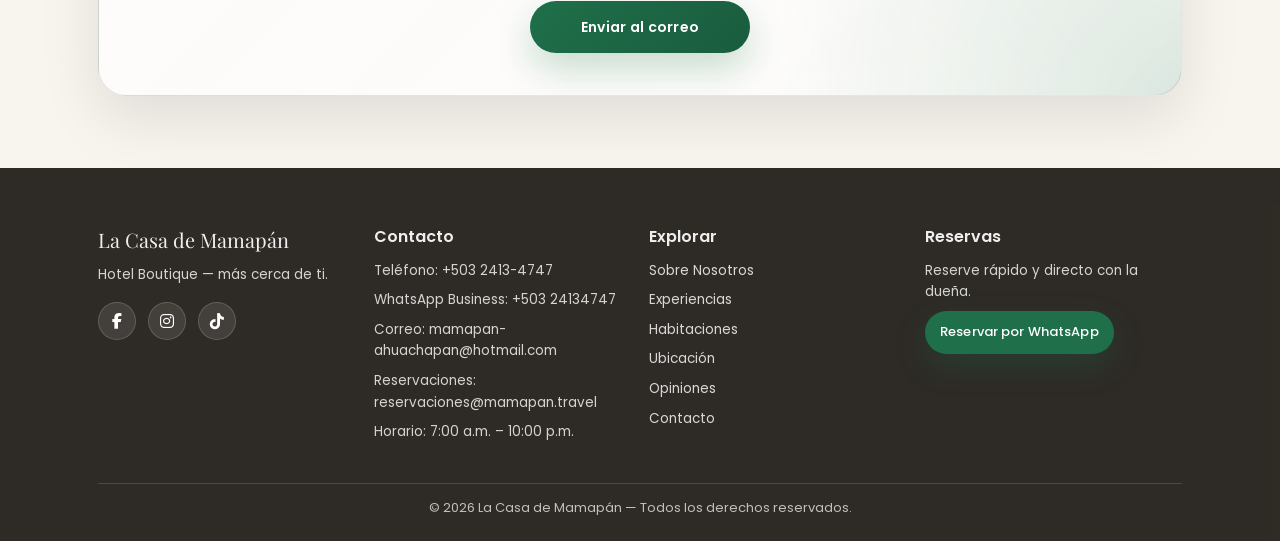
==== commit 34b59c73: "Update index.html" ====
--- a/index.html
+++ b/index.html
@@ -449,14 +449,19 @@
             box-shadow:0 24px 60px rgba(0,0,0,.20);
             padding:18px;
           ">
-            <div style="
-              display:flex;
-              gap:18px;
-              overflow-x:auto;
-              scroll-snap-type:x mandatory;
-              scroll-behavior:smooth;
-              padding-bottom:6px;
-            ">
+            <div
+              id="experiencesCarousel"
+              style="
+                display:flex;
+                gap:18px;
+                overflow-x:auto;
+                scroll-snap-type:x mandatory;
+                scroll-behavior:smooth;
+                padding-bottom:6px;
+                scrollbar-width:none;
+                -ms-overflow-style:none;
+              "
+            >
               <article style="
                 min-width:min(86vw, 360px);
                 flex:0 0 min(86vw, 360px);
@@ -467,12 +472,12 @@
                 box-shadow:0 16px 40px rgba(0,0,0,.16);
               ">
                 <div style="aspect-ratio:4/5; overflow:hidden;">
-                  <img src="assets/home/experiences/experience_carousel_01.webp" alt="Experiencia La Casa de Mamapán" loading="lazy" style="width:100%; height:100%; object-fit:cover; display:block;" />
+                  <img src="assets/home/experiences/experience_carousel_01.webp" alt="Tradición Colonial" loading="lazy" style="width:100%; height:100%; object-fit:cover; display:block;" />
                 </div>
                 <div style="padding:18px 18px 20px;">
-                  <h3 style="margin:0 0 8px; font-family:'Playfair Display',serif; font-size:22px; color:#1E1B16;">La Casa de Mamapán</h3>
+                  <h3 style="margin:0 0 8px; font-family:'Playfair Display',serif; font-size:22px; color:#1E1B16;">Tradición Colonial</h3>
                   <p style="margin:0; font-size:14px; line-height:1.7; color:rgba(30,27,22,.76);">
-                    Ambientes cálidos, elegantes y llenos de encanto para una estadía con personalidad boutique.
+                    Casa de Mamapán
                   </p>
                 </div>
               </article>
@@ -487,12 +492,12 @@
                 box-shadow:0 16px 40px rgba(0,0,0,.16);
               ">
                 <div style="aspect-ratio:4/5; overflow:hidden;">
-                  <img src="assets/home/experiences/experience_carousel_02.webp" alt="Gastronomía y momentos especiales" loading="lazy" style="width:100%; height:100%; object-fit:cover; display:block;" />
+                  <img src="assets/home/experiences/experience_carousel_02.webp" alt="Cultura del Café" loading="lazy" style="width:100%; height:100%; object-fit:cover; display:block;" />
                 </div>
                 <div style="padding:18px 18px 20px;">
-                  <h3 style="margin:0 0 8px; font-family:'Playfair Display',serif; font-size:22px; color:#1E1B16;">Momentos memorables</h3>
+                  <h3 style="margin:0 0 8px; font-family:'Playfair Display',serif; font-size:22px; color:#1E1B16;">Cultura del Café</h3>
                   <p style="margin:0; font-size:14px; line-height:1.7; color:rgba(30,27,22,.76);">
-                    Espacios ideales para relajarse, compartir y disfrutar cada detalle de la experiencia.
+                    Experiencias únicas
                   </p>
                 </div>
               </article>
@@ -507,12 +512,12 @@
                 box-shadow:0 16px 40px rgba(0,0,0,.16);
               ">
                 <div style="aspect-ratio:4/5; overflow:hidden;">
-                  <img src="assets/home/experiences/experience_carousel_03.webp" alt="Experiencia en El Bosque de Mamapán" loading="lazy" style="width:100%; height:100%; object-fit:cover; display:block;" />
+                  <img src="assets/home/experiences/experience_carousel_03.webp" alt="Luz y Serenidad" loading="lazy" style="width:100%; height:100%; object-fit:cover; display:block;" />
                 </div>
                 <div style="padding:18px 18px 20px;">
-                  <h3 style="margin:0 0 8px; font-family:'Playfair Display',serif; font-size:22px; color:#1E1B16;">El Bosque de Mamapán</h3>
+                  <h3 style="margin:0 0 8px; font-family:'Playfair Display',serif; font-size:22px; color:#1E1B16;">Luz y Serenidad</h3>
                   <p style="margin:0; font-size:14px; line-height:1.7; color:rgba(30,27,22,.76);">
-                    Una conexión auténtica con la naturaleza, rodeada de serenidad, frescura y belleza.
+                    Rituales en el Bosque
                   </p>
                 </div>
               </article>
@@ -527,12 +532,12 @@
                 box-shadow:0 16px 40px rgba(0,0,0,.16);
               ">
                 <div style="aspect-ratio:4/5; overflow:hidden;">
-                  <img src="assets/home/experiences/experience_carousel_04.webp" alt="Naturaleza, descanso y experiencias" loading="lazy" style="width:100%; height:100%; object-fit:cover; display:block;" />
+                  <img src="assets/home/experiences/experience_carousel_04.webp" alt="Atardeceres de Oro" loading="lazy" style="width:100%; height:100%; object-fit:cover; display:block;" />
                 </div>
                 <div style="padding:18px 18px 20px;">
-                  <h3 style="margin:0 0 8px; font-family:'Playfair Display',serif; font-size:22px; color:#1E1B16;">Naturaleza & descanso</h3>
+                  <h3 style="margin:0 0 8px; font-family:'Playfair Display',serif; font-size:22px; color:#1E1B16;">Atardeceres de Oro</h3>
                   <p style="margin:0; font-size:14px; line-height:1.7; color:rgba(30,27,22,.76);">
-                    Una experiencia visual y sensorial pensada para quienes buscan desconectarse y disfrutar.
+                    Vistas Panorámicas
                   </p>
                 </div>
               </article>
@@ -547,12 +552,12 @@
                 box-shadow:0 16px 40px rgba(0,0,0,.16);
               ">
                 <div style="aspect-ratio:4/5; overflow:hidden;">
-                  <img src="assets/home/experiences/experience_carousel_05.webp" alt="Detalles exclusivos de Mamapán" loading="lazy" style="width:100%; height:100%; object-fit:cover; display:block;" />
+                  <img src="assets/home/experiences/experience_carousel_05.webp" alt="Conexión Natural" loading="lazy" style="width:100%; height:100%; object-fit:cover; display:block;" />
                 </div>
                 <div style="padding:18px 18px 20px;">
-                  <h3 style="margin:0 0 8px; font-family:'Playfair Display',serif; font-size:22px; color:#1E1B16;">Detalles exclusivos</h3>
+                  <h3 style="margin:0 0 8px; font-family:'Playfair Display',serif; font-size:22px; color:#1E1B16;">Conexión Natural</h3>
                   <p style="margin:0; font-size:14px; line-height:1.7; color:rgba(30,27,22,.76);">
-                    Cada rincón puede comunicar la esencia premium y acogedora de Mamapán Signature Journey.
+                    El Bosque de Mamapán
                   </p>
                 </div>
               </article>
@@ -921,6 +926,56 @@
     <span class="wa-float__tip" data-i18n="cta_whatsapp">Reservar por WhatsApp</span>
   </a>
 
+  <script>
+    document.addEventListener('DOMContentLoaded', function () {
+      const carousel = document.getElementById('experiencesCarousel');
+      if (!carousel) return;
+
+      const cards = Array.from(carousel.children);
+      if (!cards.length) return;
+
+      let currentIndex = 0;
+      let autoSlide;
+      const gap = 18;
+
+      function getStepSize() {
+        const firstCard = cards[0];
+        return firstCard.offsetWidth + gap;
+      }
+
+      function goToCard(index) {
+        const step = getStepSize();
+        carousel.scrollTo({
+          left: step * index,
+          behavior: 'smooth'
+        });
+      }
+
+      function startAutoSlide() {
+        stopAutoSlide();
+        autoSlide = setInterval(() => {
+          currentIndex = (currentIndex + 1) % cards.length;
+          goToCard(currentIndex);
+        }, 3500);
+      }
+
+      function stopAutoSlide() {
+        if (autoSlide) clearInterval(autoSlide);
+      }
+
+      carousel.addEventListener('mouseenter', stopAutoSlide);
+      carousel.addEventListener('mouseleave', startAutoSlide);
+      carousel.addEventListener('touchstart', stopAutoSlide, { passive: true });
+      carousel.addEventListener('touchend', startAutoSlide, { passive: true });
+
+      window.addEventListener('resize', () => {
+        goToCard(currentIndex);
+      });
+
+      startAutoSlide();
+    });
+  </script>
+
   <script src="main.js" defer></script>
 </body>
 </html>
--- a/styles.css
+++ b/styles.css
@@ -159,7 +159,7 @@
   align-items:center;
   gap:8px;
   flex-shrink:0;
-  margin-right: 250px; /* 👈 ESTA ES LA CLAVE */
+  margin-right: 250px;
 }
 
 .header__socials{
@@ -914,6 +914,149 @@
   background: rgba(25,92,62,.98);
 }
 
+/* =========================
+   EXPERIENCIAS - CARRUSEL
+   ========================= */
+
+.exp-carousel{
+  position: relative;
+  margin-top: 28px;
+}
+
+.exp-carousel__shell{
+  position: relative;
+  overflow: hidden;
+  border-radius: 28px;
+  border: 1px solid rgba(255,255,255,.16);
+  background: rgba(255,255,255,.08);
+  backdrop-filter: blur(10px);
+  -webkit-backdrop-filter: blur(10px);
+  box-shadow: 0 24px 60px rgba(0,0,0,.20);
+  padding: 18px;
+}
+
+.exp-carousel__track{
+  display: flex;
+  gap: 18px;
+  overflow-x: auto;
+  scroll-snap-type: x mandatory;
+  scroll-behavior: smooth;
+  padding-bottom: 6px;
+  scrollbar-width: none;
+  -ms-overflow-style: none;
+}
+
+.exp-carousel__track::-webkit-scrollbar{
+  display: none;
+}
+
+.exp-carousel__slide{
+  min-width: min(86vw, 360px);
+  flex: 0 0 min(86vw, 360px);
+  scroll-snap-align: start;
+  border-radius: 22px;
+  overflow: hidden;
+  background: rgba(255,255,255,.94);
+  box-shadow: 0 16px 40px rgba(0,0,0,.16);
+  transition: transform .28s ease, box-shadow .28s ease;
+}
+
+.exp-carousel__slide:hover{
+  transform: translateY(-4px);
+  box-shadow: 0 22px 48px rgba(0,0,0,.18);
+}
+
+.exp-carousel__media{
+  aspect-ratio: 4 / 5;
+  overflow: hidden;
+}
+
+.exp-carousel__media img{
+  width: 100%;
+  height: 100%;
+  object-fit: cover;
+  display: block;
+}
+
+.exp-carousel__body{
+  padding: 18px 18px 20px;
+}
+
+.exp-carousel__title{
+  margin: 0 0 8px;
+  font-family: "Playfair Display", serif;
+  font-size: 22px;
+  color: #1E1B16;
+}
+
+.exp-carousel__text{
+  margin: 0;
+  font-size: 14px;
+  line-height: 1.7;
+  color: rgba(30,27,22,.76);
+}
+
+.exp-carousel__nav{
+  position: absolute;
+  top: 50%;
+  transform: translateY(-50%);
+  z-index: 3;
+  width: 48px;
+  height: 48px;
+  border-radius: 999px;
+  border: 1px solid rgba(255,255,255,.28);
+  background: rgba(255,255,255,.18);
+  color: #fff;
+  display: flex;
+  align-items: center;
+  justify-content: center;
+  cursor: pointer;
+  backdrop-filter: blur(8px);
+  -webkit-backdrop-filter: blur(8px);
+  box-shadow: 0 10px 26px rgba(0,0,0,.16);
+  transition: transform .18s ease, background .18s ease, opacity .18s ease;
+}
+
+.exp-carousel__nav:hover{
+  transform: translateY(-50%) scale(1.05);
+  background: rgba(255,255,255,.28);
+}
+
+.exp-carousel__nav--prev{
+  left: 10px;
+}
+
+.exp-carousel__nav--next{
+  right: 10px;
+}
+
+.exp-carousel__nav svg{
+  width: 18px;
+  height: 18px;
+}
+
+.exp-carousel__dots{
+  display: flex;
+  justify-content: center;
+  gap: 8px;
+  margin-top: 16px;
+}
+
+.exp-carousel__dot{
+  width: 9px;
+  height: 9px;
+  border-radius: 999px;
+  border: none;
+  background: rgba(255,255,255,.32);
+  cursor: pointer;
+  transition: transform .18s ease, background .18s ease;
+}
+
+.exp-carousel__dot.is-active{
+  background: #fff;
+  transform: scale(1.18);
+}
+
 /* Responsive */
 @media (max-width: 1180px){
   .header__inner{
@@ -1008,6 +1151,19 @@
   .hero__logo img{
     width: min(210px, 68vw);
   }
+
+  .exp-carousel__nav{
+    width: 42px;
+    height: 42px;
+  }
+
+  .exp-carousel__nav--prev{
+    left: 8px;
+  }
+
+  .exp-carousel__nav--next{
+    right: 8px;
+  }
 }
 
 @media (max-width: 560px){
@@ -1040,4 +1196,23 @@
 
   .hero__subtitle{max-width: 92%}
   .footer{grid-template-columns: 1fr}
-}
+
+  .exp-carousel__shell{
+    padding: 14px;
+    border-radius: 22px;
+  }
+
+  .exp-carousel__slide{
+    min-width: calc(100vw - 70px);
+    flex: 0 0 calc(100vw - 70px);
+  }
+
+  .exp-carousel__title{
+    font-size: 20px;
+  }
+
+  .exp-carousel__nav{
+    width: 38px;
+    height: 38px;
+  }
+}
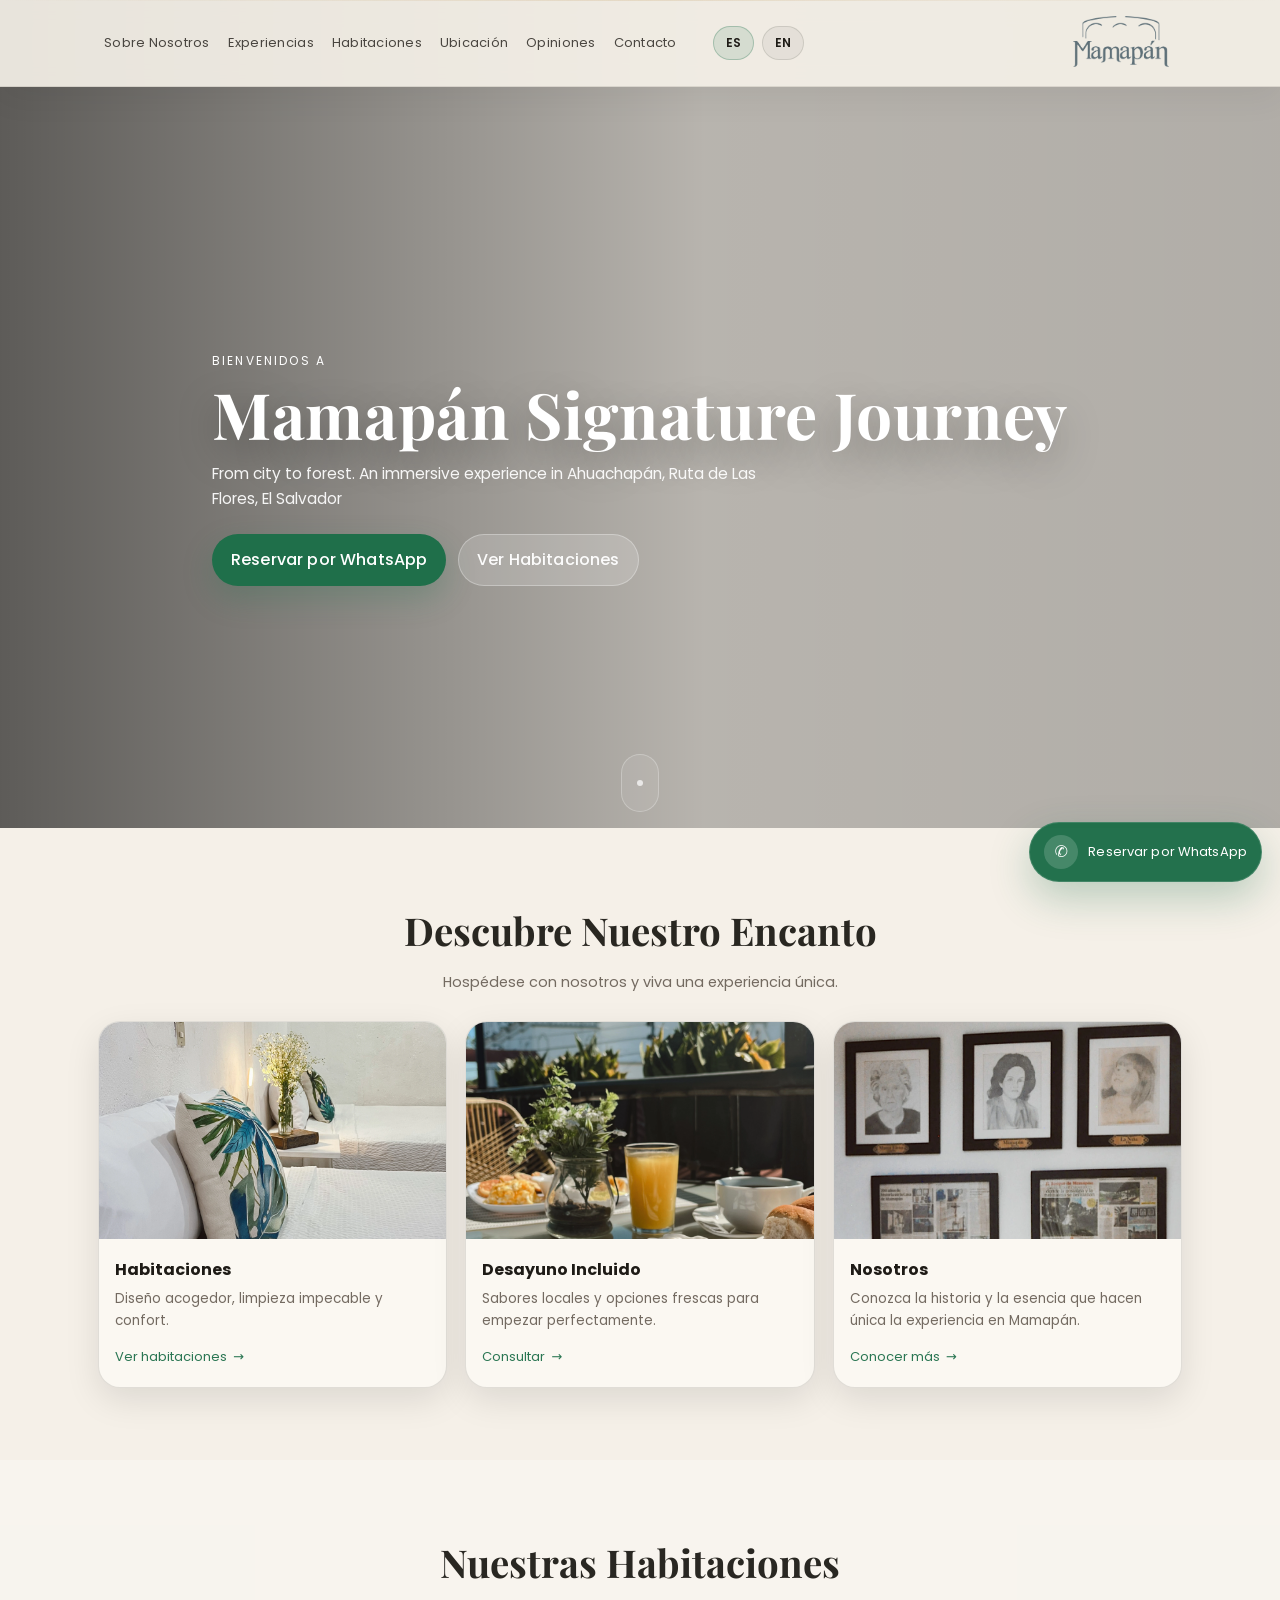
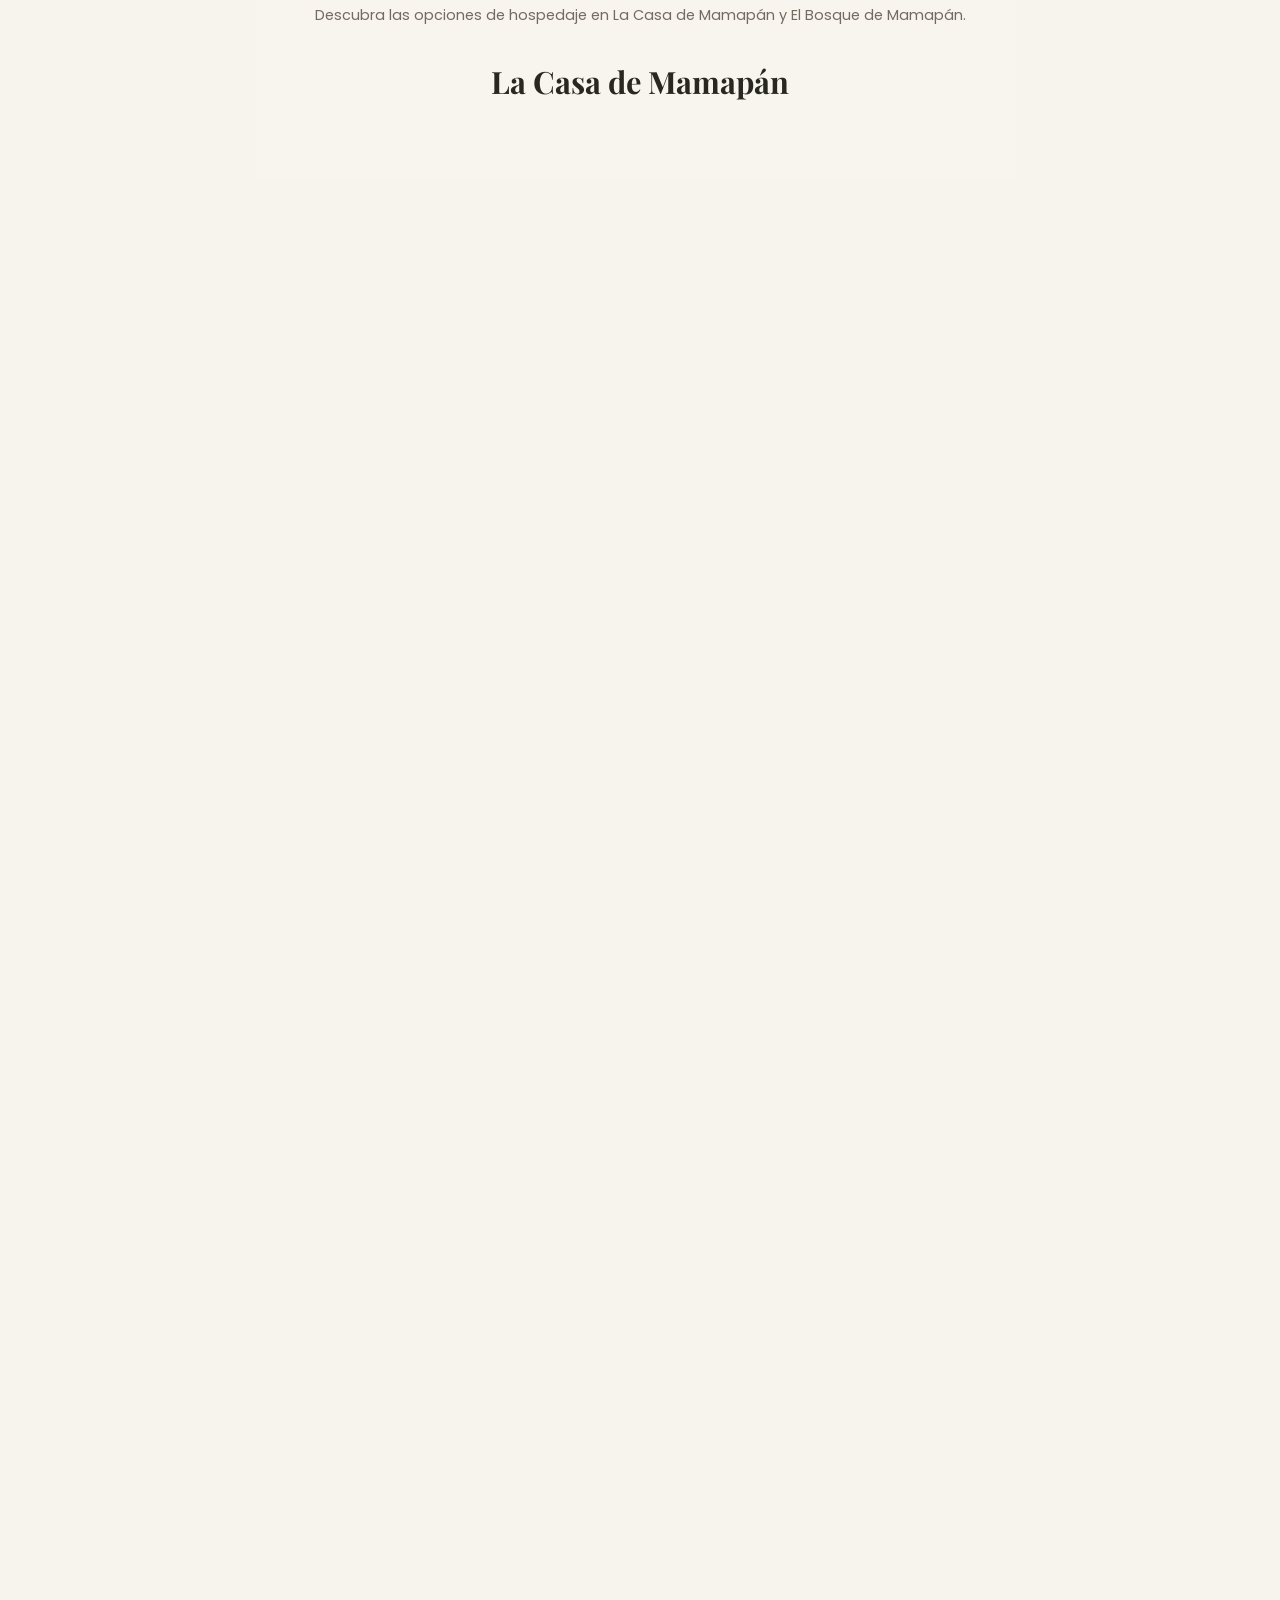
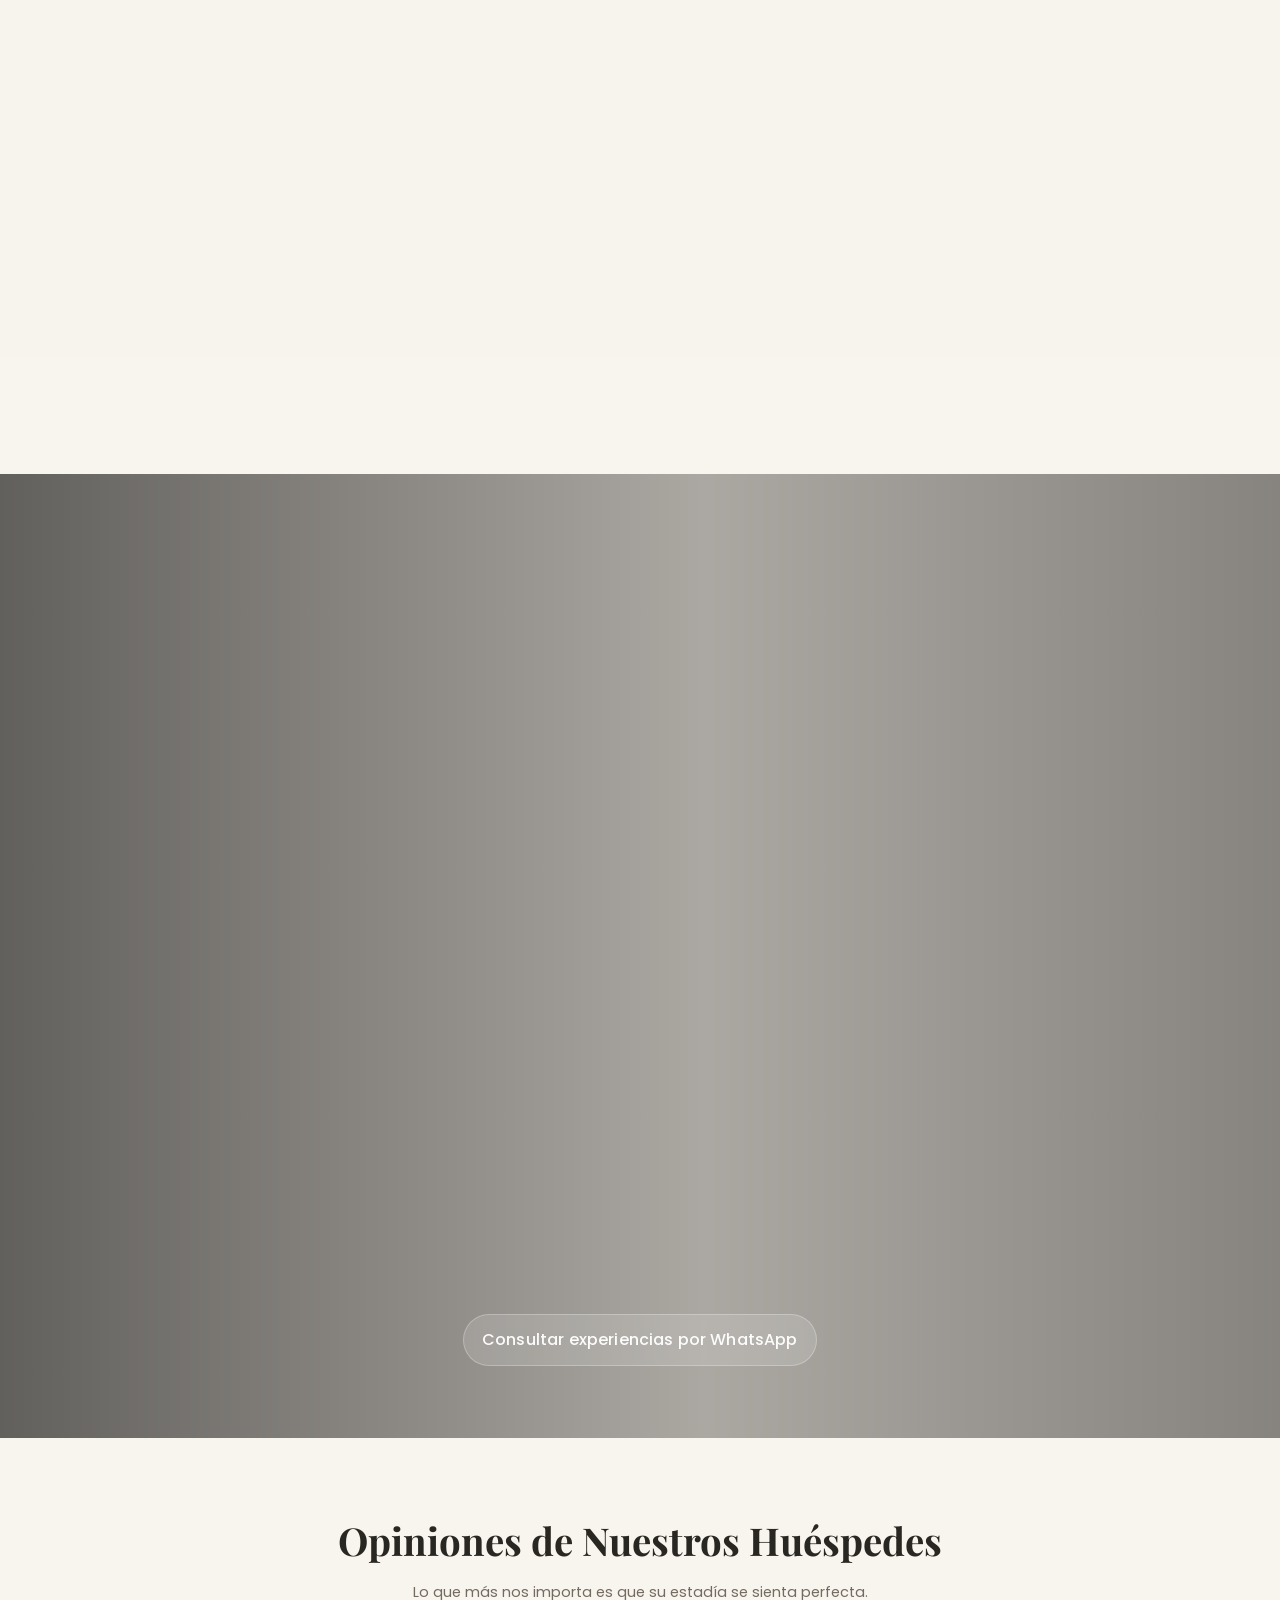
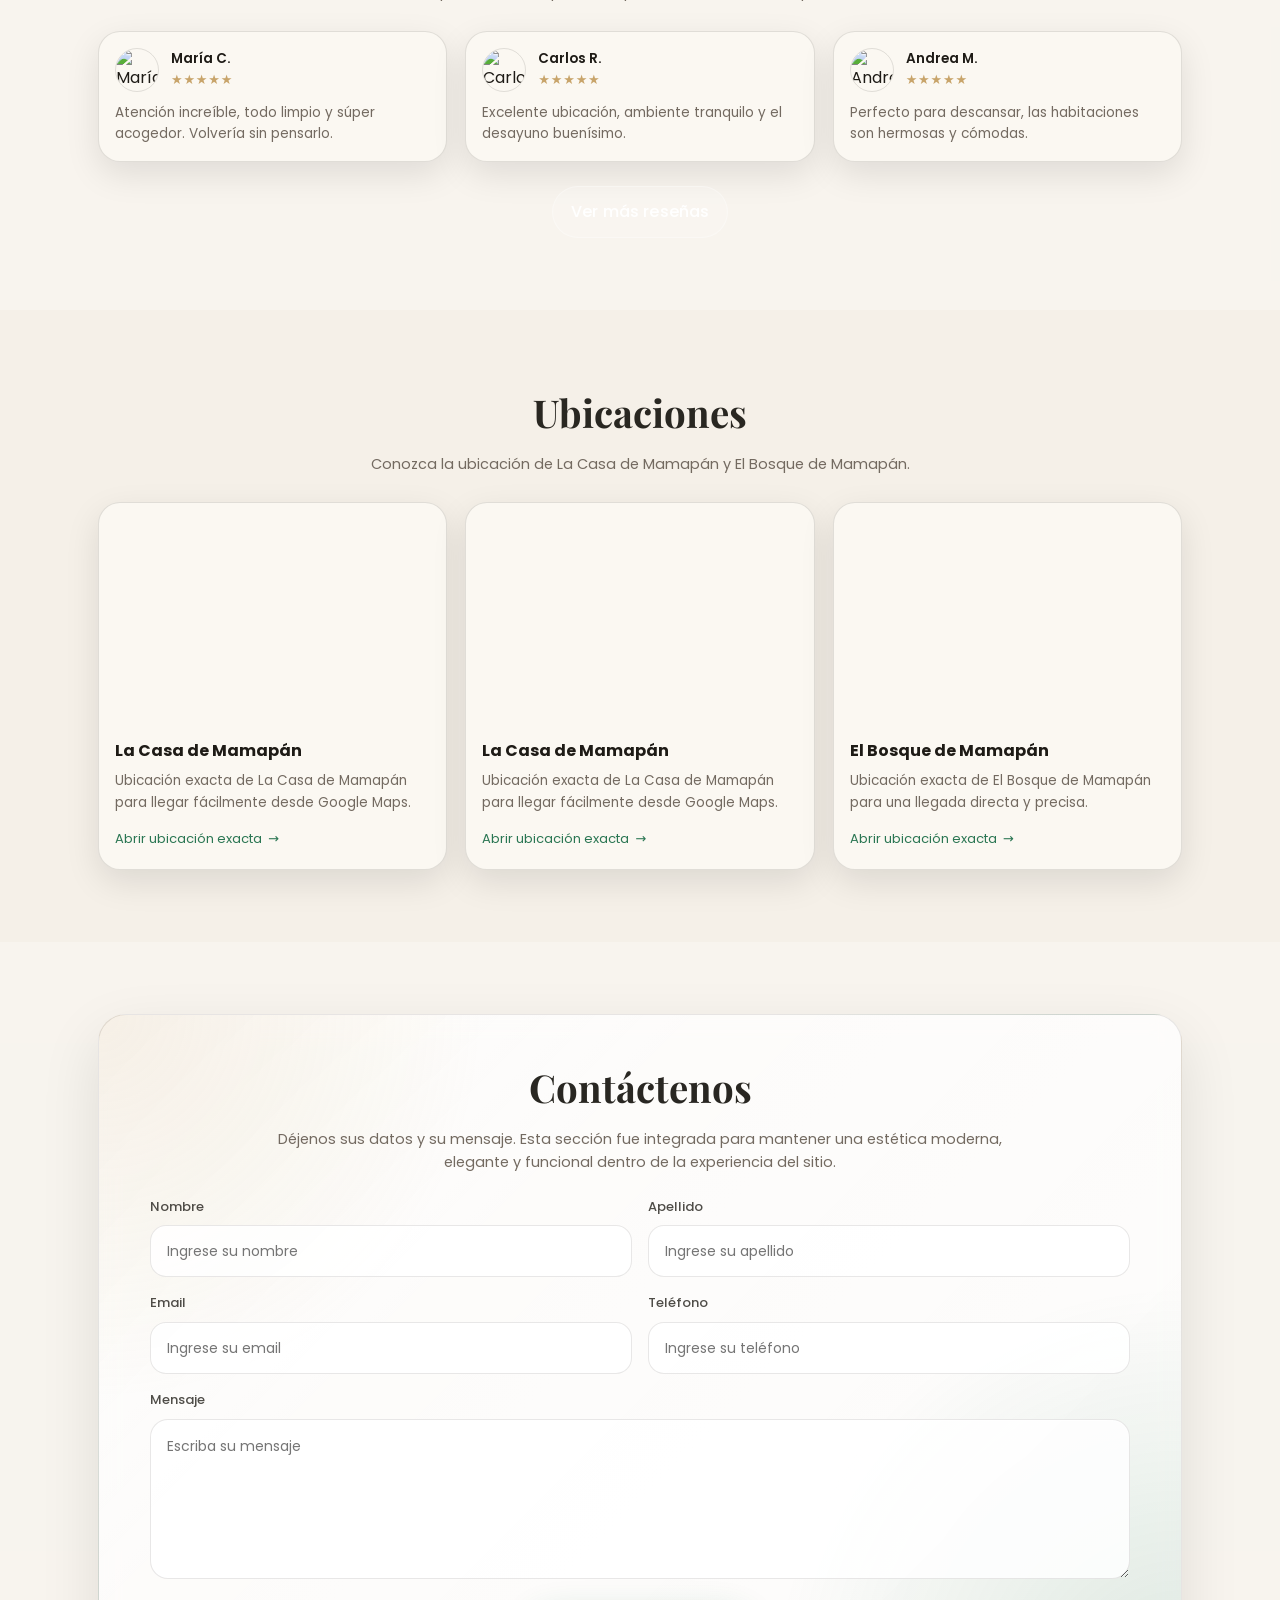
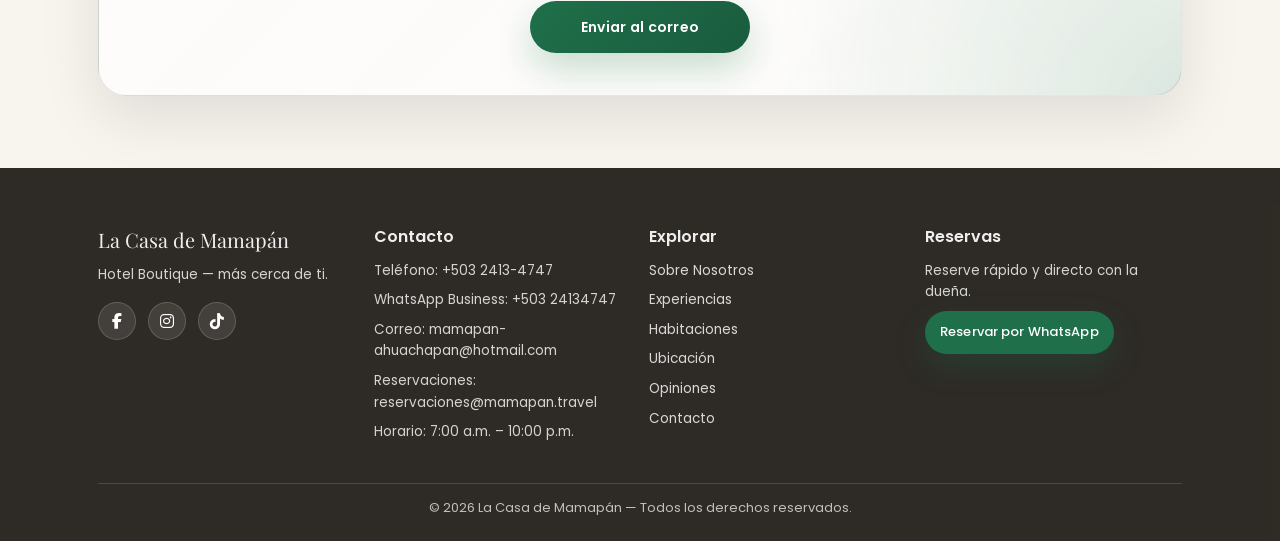
==== commit 65f4c5b6: "Update index.html" ====
--- a/index.html
+++ b/index.html
@@ -295,7 +295,7 @@
             <div class="room__body">
               <h3 class="room__title">Doble Deluxe</h3>
               <ul class="room__meta">
-                <li>Mayor confort</li>
+                <li>2 camas dobles</li>
                 <li>A/C</li>
                 <li>Baño privado</li>
                 <li>WiFi</li>
@@ -667,6 +667,23 @@
               </iframe>
             </div>
             <div class="card__body">
+              <h3 class="card__title" data-i18n="house_title">La Casa de Mamapán</h3>
+              <p class="card__text" data-i18n="location_house_text">Ubicación exacta de La Casa de Mamapán para llegar fácilmente desde Google Maps.</p>
+              <a class="card__link" href="https://maps.app.goo.gl/uKJSKsHNNEFihtuW6?g_st=awb" target="_blank" rel="noopener"><span data-i18n="open_exact_location">Abrir ubicación exacta</span> <span>→</span></a>
+            </div>
+          </article>
+
+          <article class="card reveal" style="transition-delay:.06s">
+            <div class="card__media">
+              <iframe
+                title="Mapa El Bosque de Mamapán"
+                loading="lazy"
+                referrerpolicy="no-referrer-when-downgrade"
+                src="https://www.google.com/maps?q=Ahuachap%C3%A1n&output=embed"
+                style="width:100%; height:100%; border:0; min-height:240px;">
+              </iframe>
+            </div>
+            <div class="card__body">
               <h3 class="card__title" data-i18n="forest_title">El Bosque de Mamapán</h3>
               <p class="card__text" data-i18n="location_forest_text">Ubicación exacta de El Bosque de Mamapán para una llegada directa y precisa.</p>
               <a class="card__link" href="https://maps.app.goo.gl/N3TDgFcxoWpQ6nX88?g_st=awb" target="_blank" rel="noopener"><span data-i18n="open_exact_location">Abrir ubicación exacta</span> <span>→</span></a>
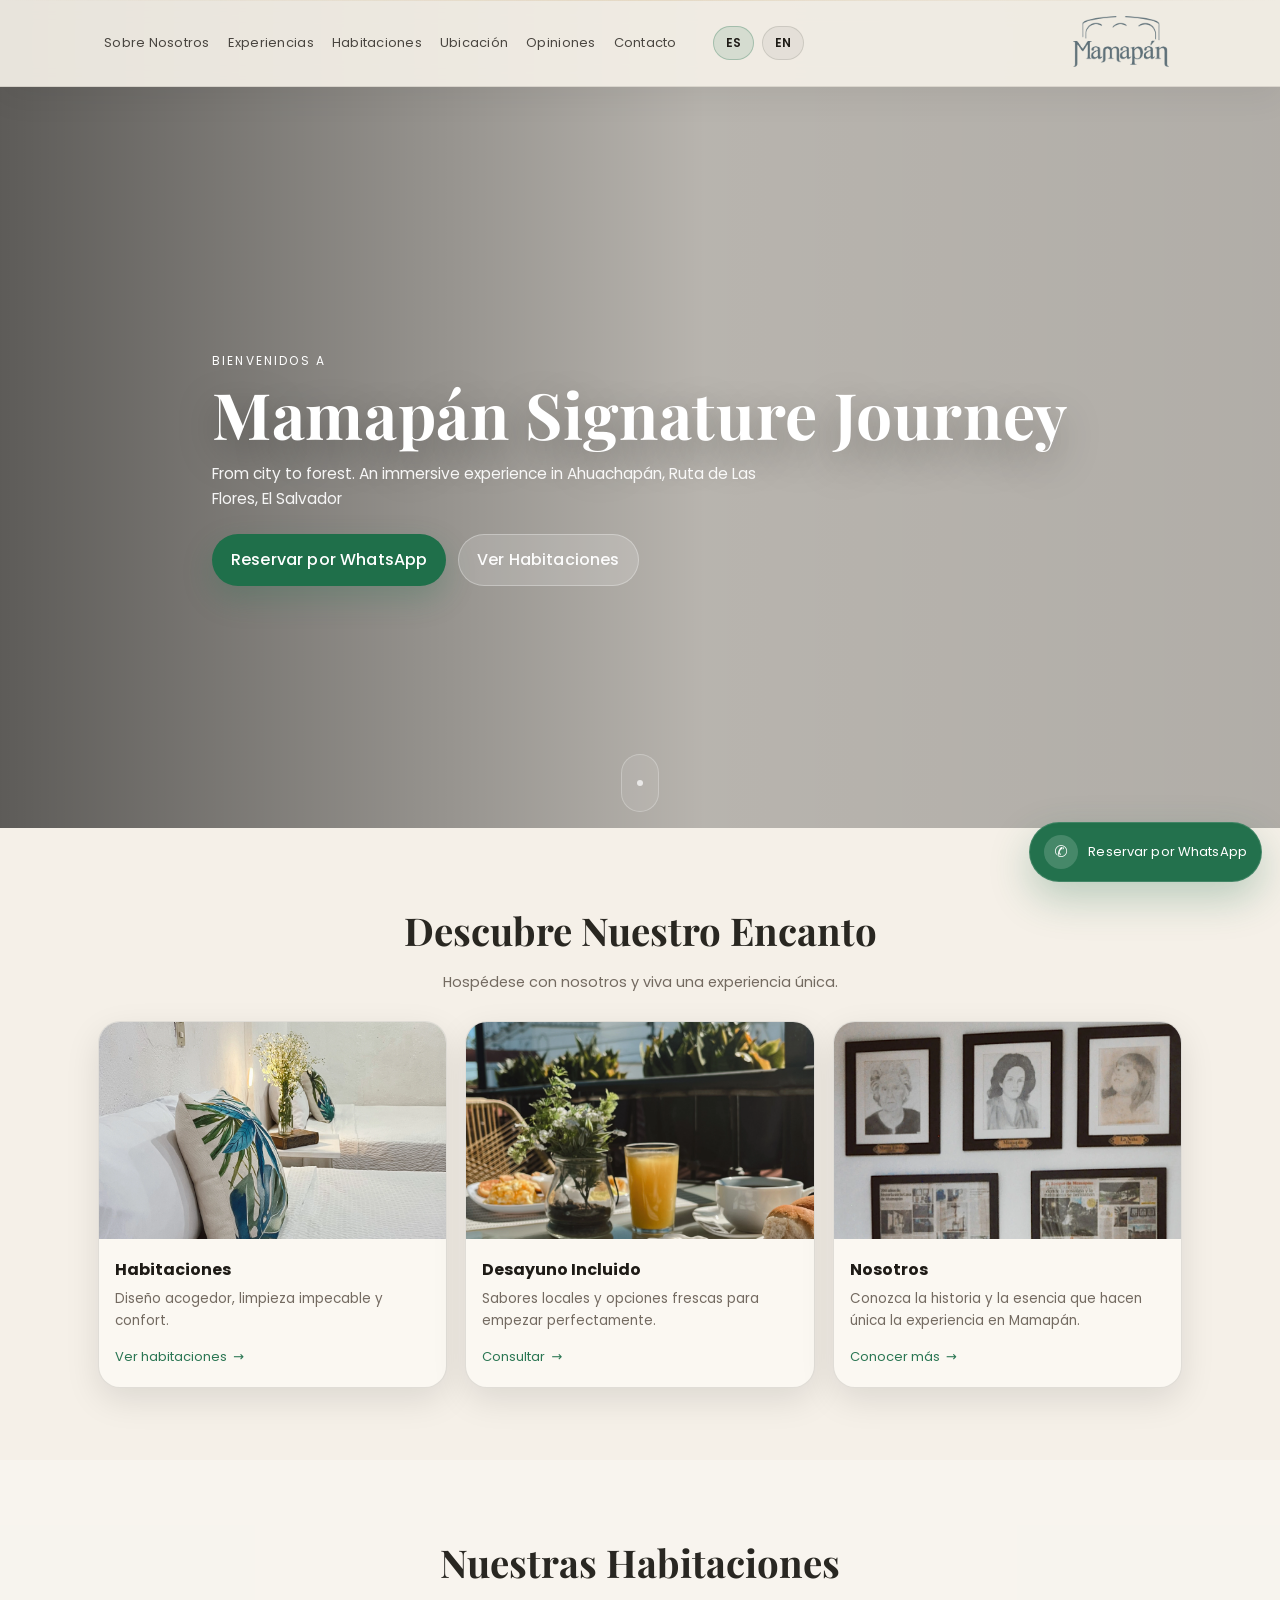
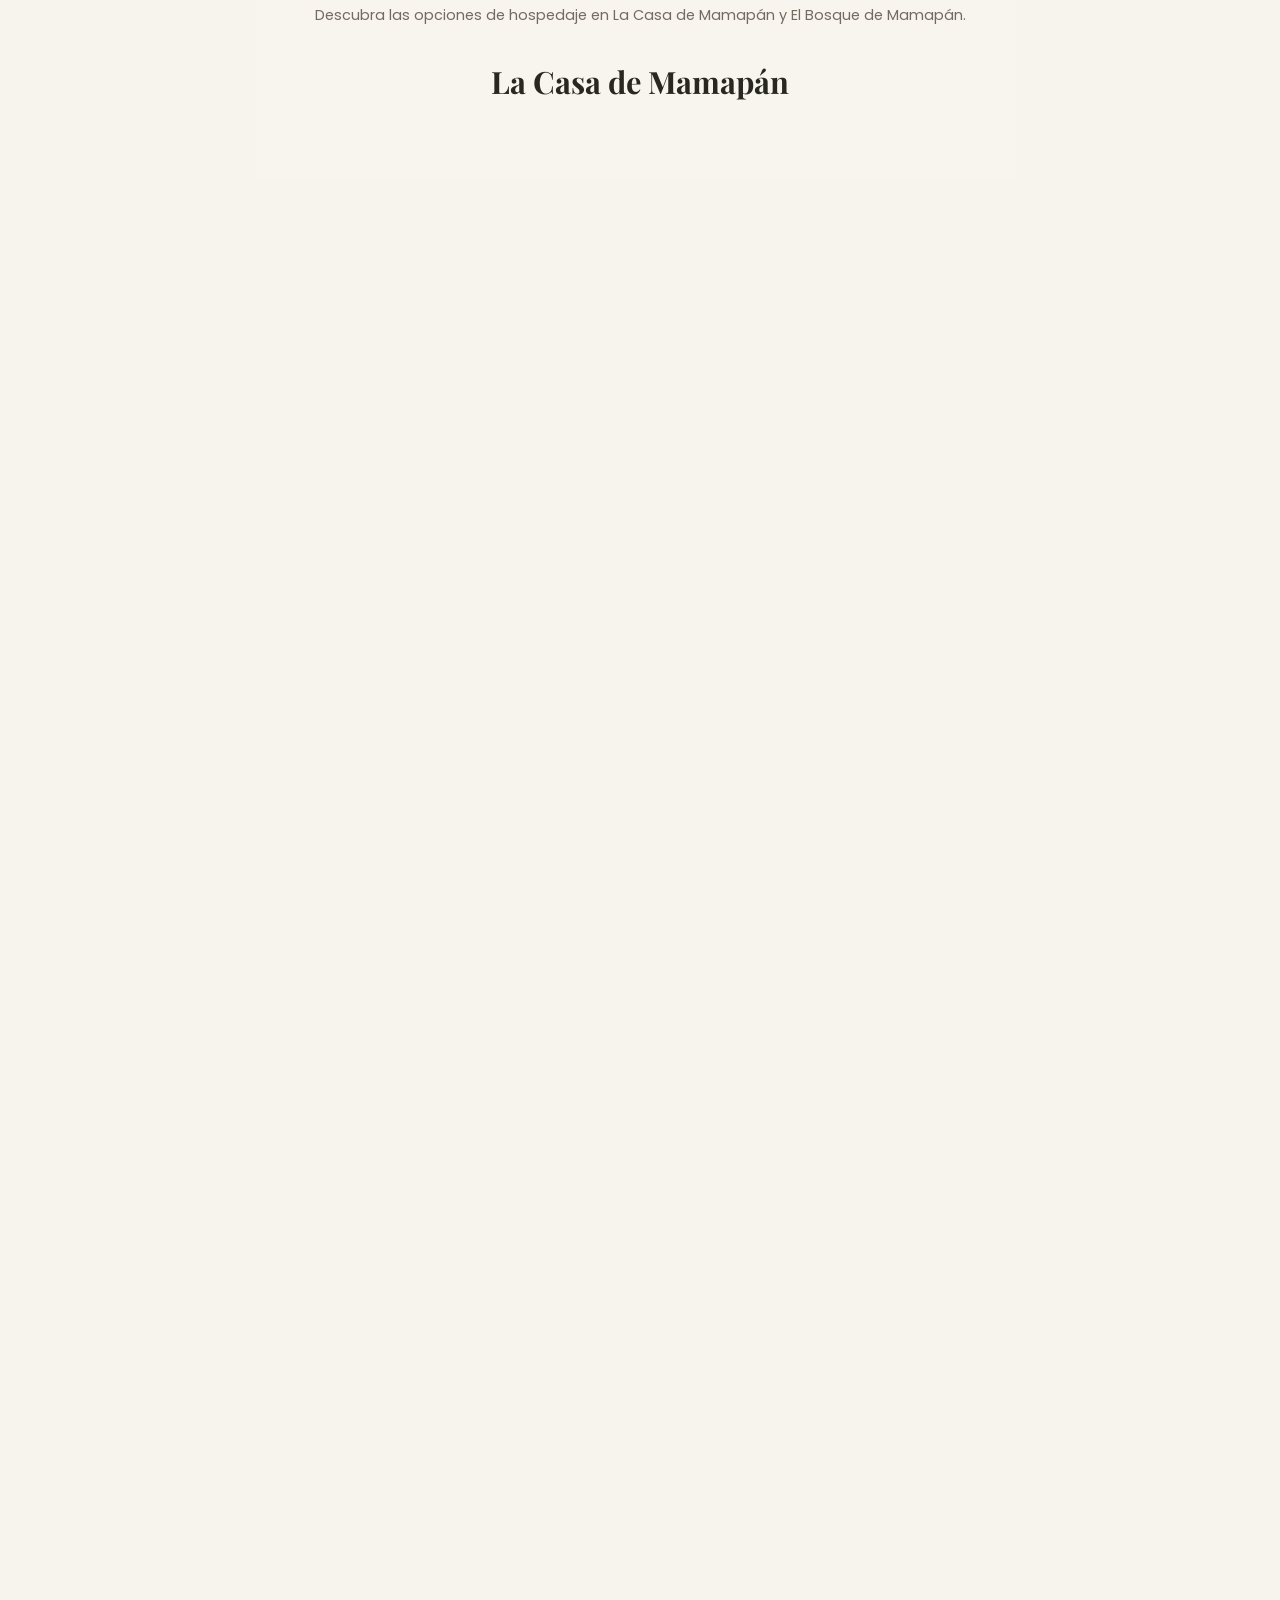
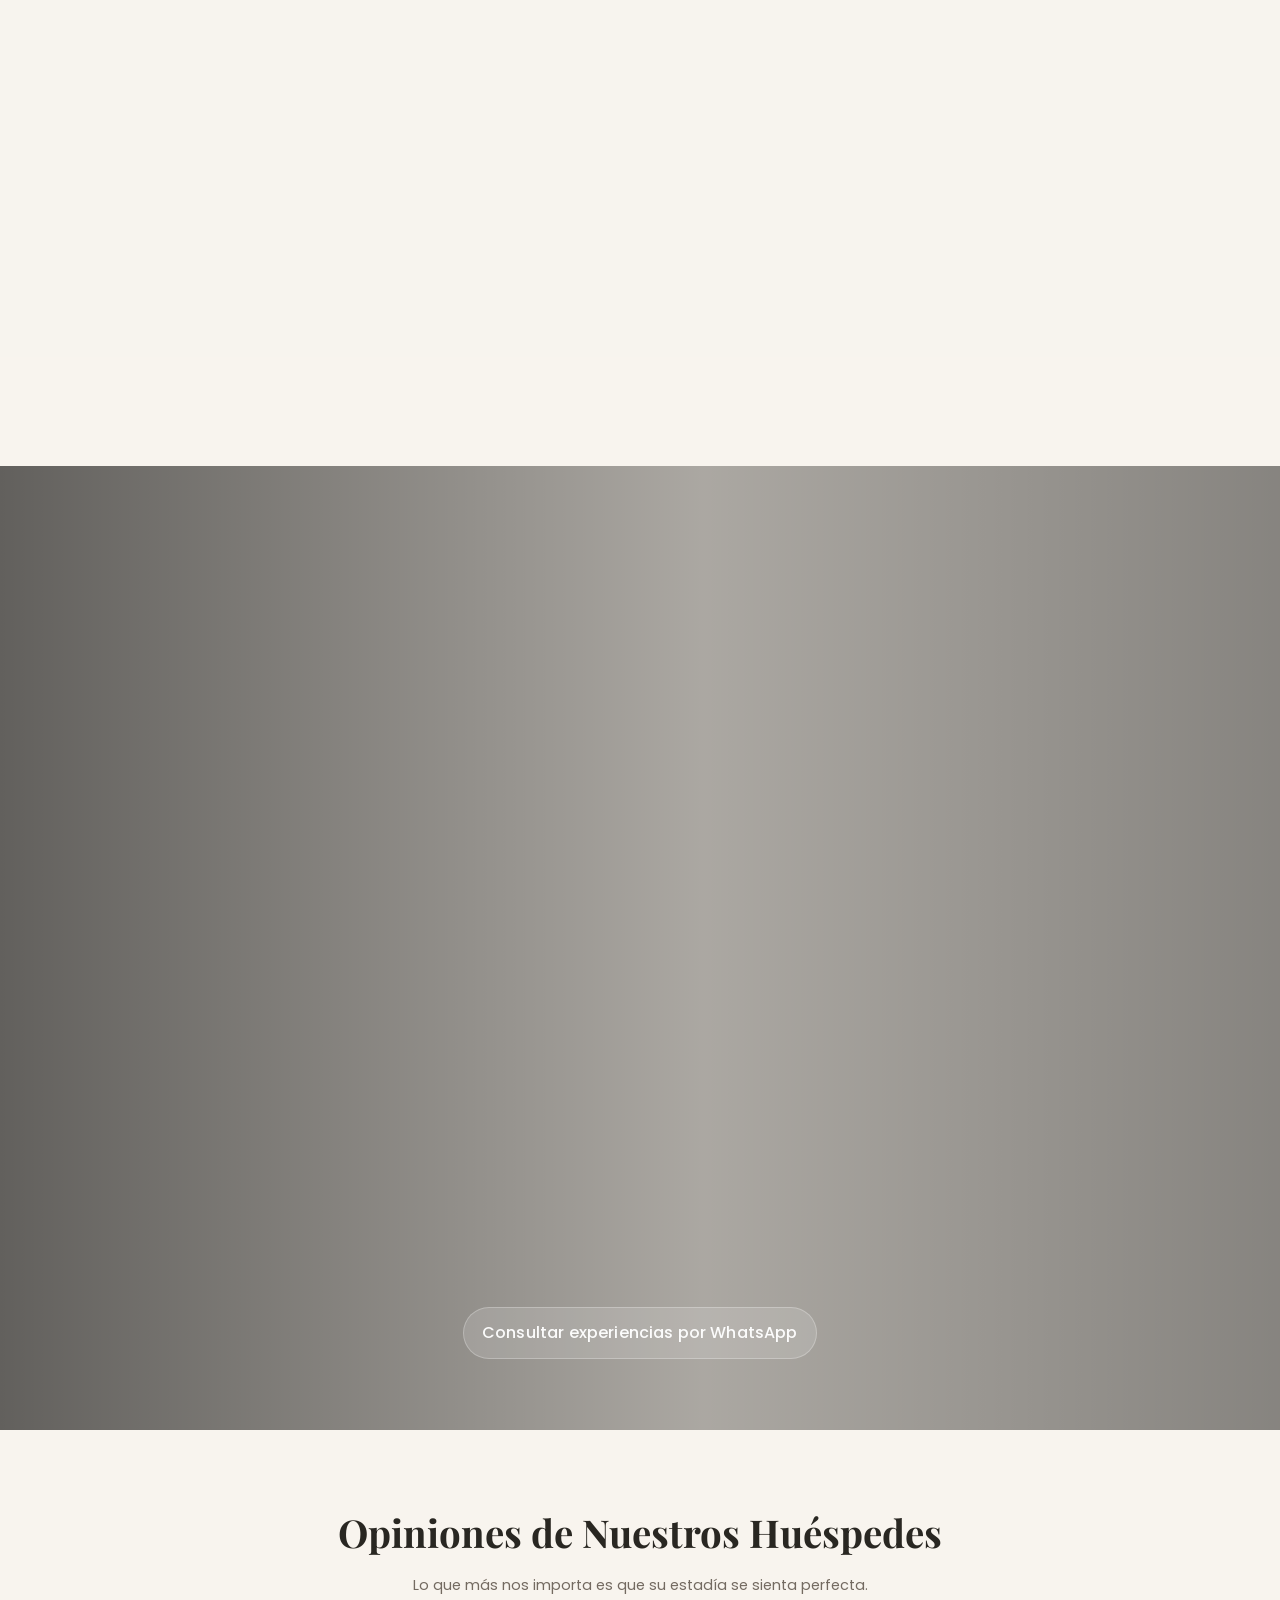
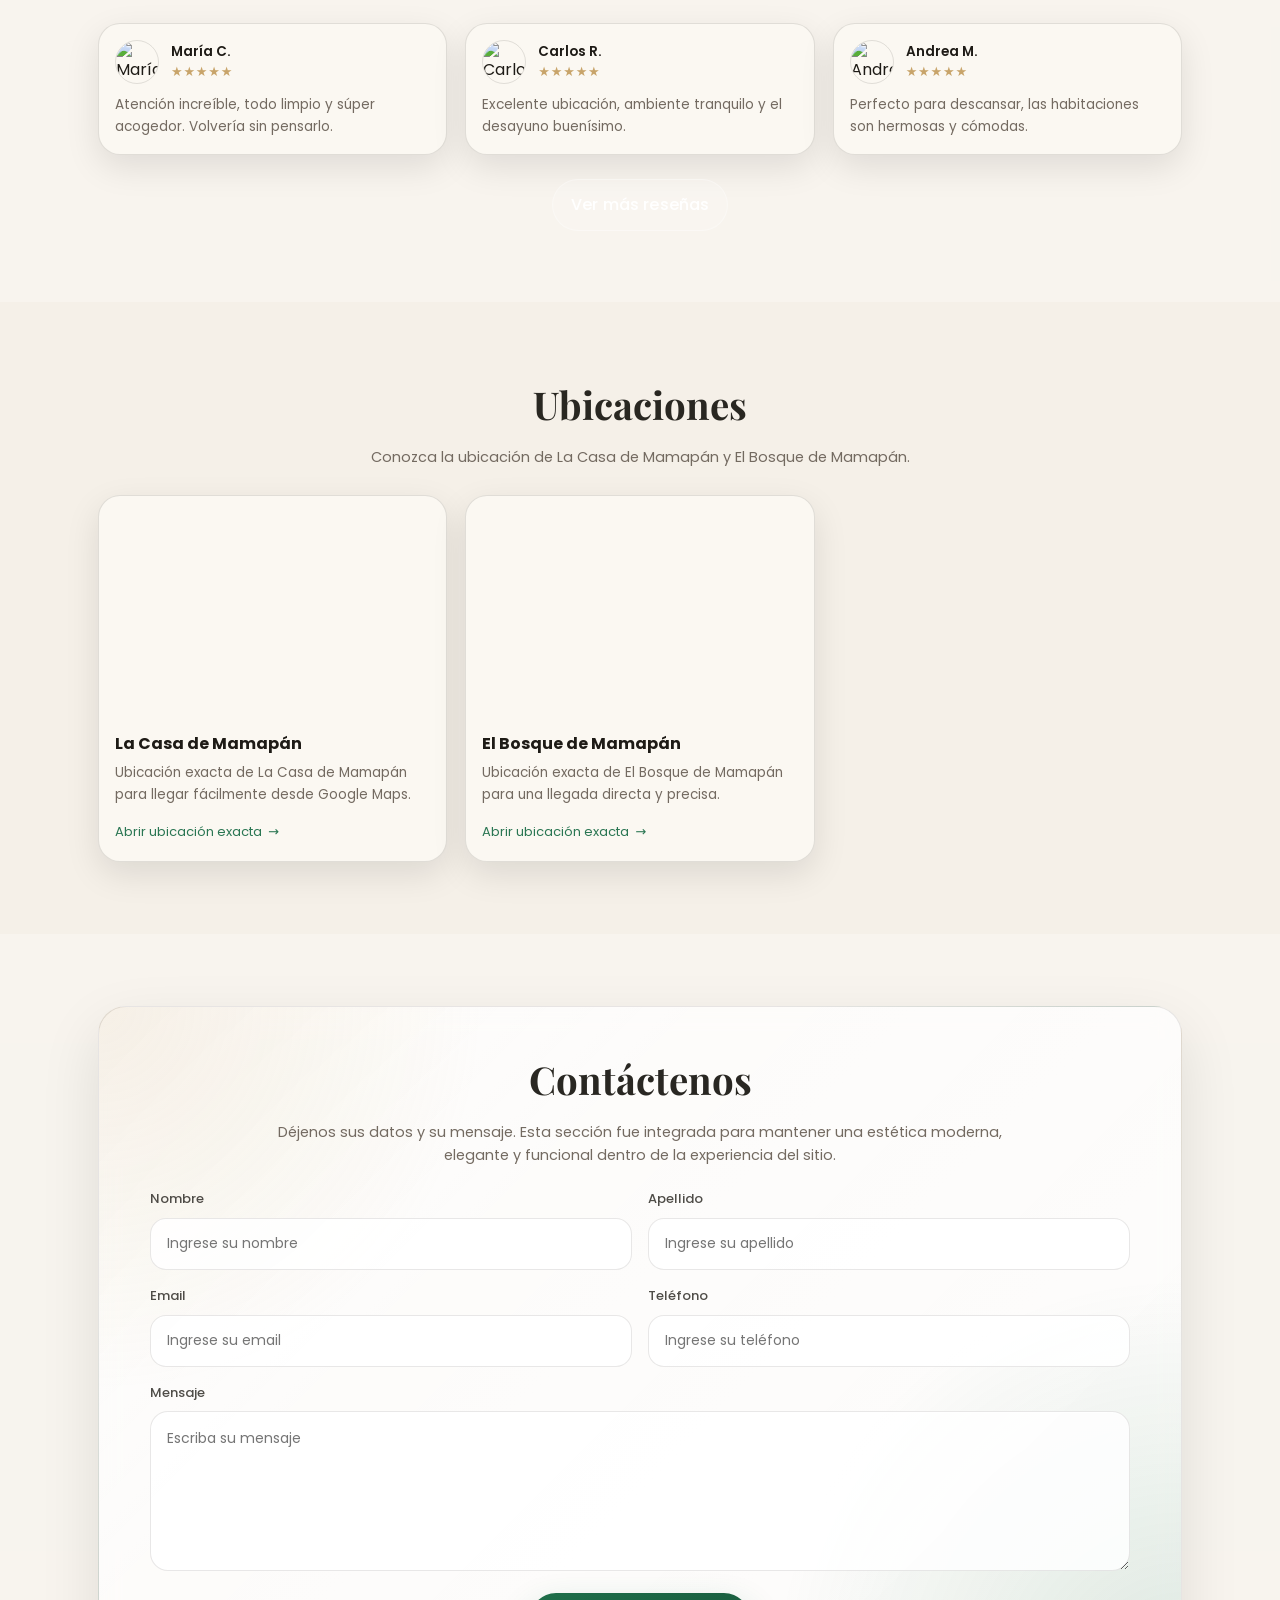
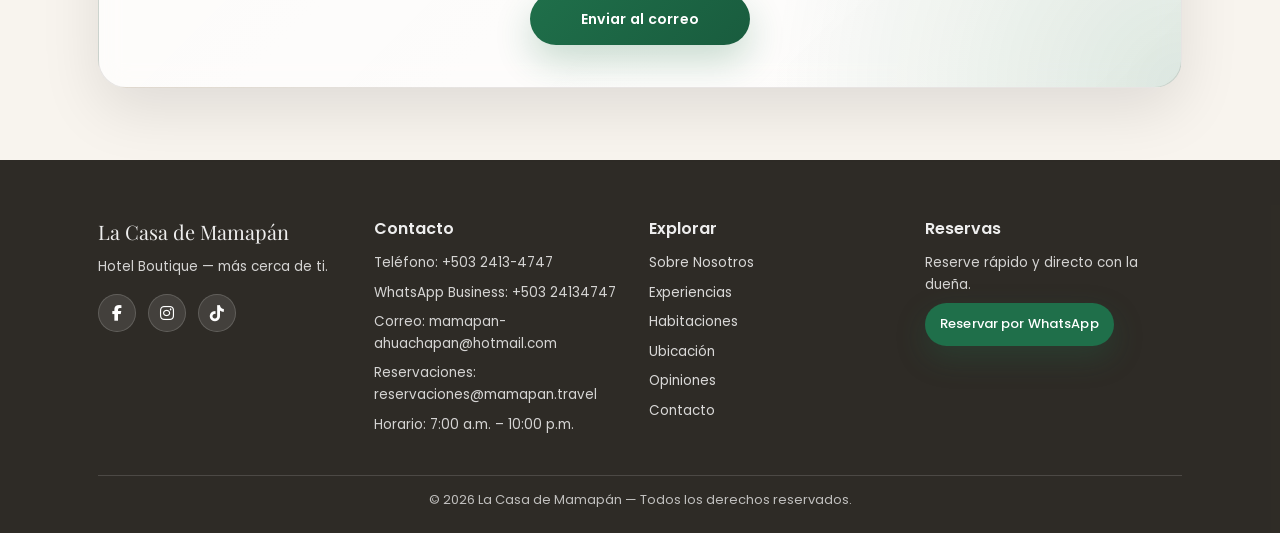
==== commit 2a7f50cd: "Update index.html" ====
--- a/index.html
+++ b/index.html
@@ -219,12 +219,9 @@
             </div>
             <div class="room__body">
               <h3 class="room__title">Individual</h3>
-              <ul class="room__meta">
-                <li>1 cama</li>
-                <li>A/C</li>
-                <li>Baño privado</li>
-                <li>WiFi</li>
-              </ul>
+              <p class="card__text" style="margin:0 0 14px;">
+                1 cama, baño privado, A/C, Smart TV, WiFi y escritorio.
+              </p>
               <div class="room__actions">
                 <a class="btn btn--outline btn--sm" href="#" data-i18n="details_btn">Ver Detalles</a>
                 <a class="btn btn--primary btn--sm"
@@ -244,12 +241,9 @@
             </div>
             <div class="room__body">
               <h3 class="room__title">Matrimonial</h3>
-              <ul class="room__meta">
-                <li>2 camas</li>
-                <li>A/C</li>
-                <li>Baño privado</li>
-                <li>WiFi</li>
-              </ul>
+              <p class="card__text" style="margin:0 0 14px;">
+                2 camas estilo europeo, baño privado, A/C, Smart TV y WiFi.
+              </p>
               <div class="room__actions">
                 <a class="btn btn--outline btn--sm" href="#" data-i18n="details_btn">Ver Detalles</a>
                 <a class="btn btn--primary btn--sm"
@@ -269,12 +263,9 @@
             </div>
             <div class="room__body">
               <h3 class="room__title">Doble</h3>
-              <ul class="room__meta">
-                <li>2 camas</li>
-                <li>A/C</li>
-                <li>TV</li>
-                <li>WiFi</li>
-              </ul>
+              <p class="card__text" style="margin:0 0 14px;">
+                2 camas individuales, baño privado, A/C, Smart TV y WiFi.
+              </p>
               <div class="room__actions">
                 <a class="btn btn--outline btn--sm" href="#" data-i18n="details_btn">Ver Detalles</a>
                 <a class="btn btn--primary btn--sm"
@@ -294,12 +285,9 @@
             </div>
             <div class="room__body">
               <h3 class="room__title">Doble Deluxe</h3>
-              <ul class="room__meta">
-                <li>2 camas dobles</li>
-                <li>A/C</li>
-                <li>Baño privado</li>
-                <li>WiFi</li>
-              </ul>
+              <p class="card__text" style="margin:0 0 14px;">
+                2 camas dobles, baño privado, A/C, Smart TV, WiFi y escritorio.
+              </p>
               <div class="room__actions">
                 <a class="btn btn--outline btn--sm" href="#" data-i18n="details_btn">Ver Detalles</a>
                 <a class="btn btn--primary btn--sm"
@@ -321,17 +309,14 @@
         <div class="grid grid--3">
           <article class="room reveal">
             <div class="room__media">
-              <img src="assets/habitaciones/rooms/bosque_room_individual_cover.webp" alt="Habitación Individual - El Bosque de Mamapán" loading="lazy" />
+              <img src="assets/home/rooms/bosque_room_individual_cover.webp" alt="Habitación Individual - El Bosque de Mamapán" loading="lazy" />
               <span class="badge" data-i18n="badge_forest">El Bosque</span>
             </div>
             <div class="room__body">
               <h3 class="room__title">Individual</h3>
-              <ul class="room__meta">
-                <li>1 cama</li>
-                <li>A/C</li>
-                <li>Baño privado</li>
-                <li>WiFi</li>
-              </ul>
+              <p class="card__text" style="margin:0 0 14px;">
+                1 cama, baño privado, A/C, Smart TV, WiFi y escritorio.
+              </p>
               <div class="room__actions">
                 <a class="btn btn--outline btn--sm" href="#" data-i18n="details_btn">Ver Detalles</a>
                 <a class="btn btn--primary btn--sm"
@@ -347,16 +332,13 @@
 
           <article class="room reveal" style="transition-delay:.04s">
             <div class="room__media">
-              <img src="assets/habitaciones/rooms/bosque_room_matrimonial_cover.webp" alt="Habitación Matrimonial - El Bosque de Mamapán" loading="lazy" />
+              <img src="assets/home/rooms/bosque_room_matrimonial_cover.webp" alt="Habitación Matrimonial - El Bosque de Mamapán" loading="lazy" />
             </div>
             <div class="room__body">
               <h3 class="room__title">Matrimonial</h3>
-              <ul class="room__meta">
-                <li>2 camas</li>
-                <li>A/C</li>
-                <li>Baño privado</li>
-                <li>WiFi</li>
-              </ul>
+              <p class="card__text" style="margin:0 0 14px;">
+                2 camas estilo europeo, baño privado, A/C, Smart TV y WiFi.
+              </p>
               <div class="room__actions">
                 <a class="btn btn--outline btn--sm" href="#" data-i18n="details_btn">Ver Detalles</a>
                 <a class="btn btn--primary btn--sm"
@@ -372,16 +354,13 @@
 
           <article class="room reveal" style="transition-delay:.08s">
             <div class="room__media">
-              <img src="assets/habitaciones/rooms/bosque_room_double_cover.webp" alt="Habitación Doble - El Bosque de Mamapán" loading="lazy" />
+              <img src="assets/home/rooms/bosque_room_double_cover.webp" alt="Habitación Doble - El Bosque de Mamapán" loading="lazy" />
             </div>
             <div class="room__body">
               <h3 class="room__title">Doble</h3>
-              <ul class="room__meta">
-                <li>2 camas</li>
-                <li>A/C</li>
-                <li>TV</li>
-                <li>WiFi</li>
-              </ul>
+              <p class="card__text" style="margin:0 0 14px;">
+                2 camas individuales, baño privado, A/C, Smart TV y WiFi.
+              </p>
               <div class="room__actions">
                 <a class="btn btn--outline btn--sm" href="#" data-i18n="details_btn">Ver Detalles</a>
                 <a class="btn btn--primary btn--sm"
@@ -397,16 +376,13 @@
 
           <article class="room reveal" style="transition-delay:.12s">
             <div class="room__media">
-              <img src="assets/habitaciones/rooms/bosque_room_triple_cover.webp" alt="Habitación Triple - El Bosque de Mamapán" loading="lazy" />
+              <img src="assets/home/rooms/bosque_room_triple_cover.webp" alt="Habitación Triple - El Bosque de Mamapán" loading="lazy" />
             </div>
             <div class="room__body">
               <h3 class="room__title">Triple</h3>
-              <ul class="room__meta">
-                <li>3 camas</li>
-                <li>A/C</li>
-                <li>Baño privado</li>
-                <li>WiFi</li>
-              </ul>
+              <p class="card__text" style="margin:0 0 14px;">
+                3 camas individuales, baño privado, A/C, Smart TV y WiFi.
+              </p>
               <div class="room__actions">
                 <a class="btn btn--outline btn--sm" href="#" data-i18n="details_btn">Ver Detalles</a>
                 <a class="btn btn--primary btn--sm"
@@ -667,23 +643,6 @@
               </iframe>
             </div>
             <div class="card__body">
-              <h3 class="card__title" data-i18n="house_title">La Casa de Mamapán</h3>
-              <p class="card__text" data-i18n="location_house_text">Ubicación exacta de La Casa de Mamapán para llegar fácilmente desde Google Maps.</p>
-              <a class="card__link" href="https://maps.app.goo.gl/uKJSKsHNNEFihtuW6?g_st=awb" target="_blank" rel="noopener"><span data-i18n="open_exact_location">Abrir ubicación exacta</span> <span>→</span></a>
-            </div>
-          </article>
-
-          <article class="card reveal" style="transition-delay:.06s">
-            <div class="card__media">
-              <iframe
-                title="Mapa El Bosque de Mamapán"
-                loading="lazy"
-                referrerpolicy="no-referrer-when-downgrade"
-                src="https://www.google.com/maps?q=Ahuachap%C3%A1n&output=embed"
-                style="width:100%; height:100%; border:0; min-height:240px;">
-              </iframe>
-            </div>
-            <div class="card__body">
               <h3 class="card__title" data-i18n="forest_title">El Bosque de Mamapán</h3>
               <p class="card__text" data-i18n="location_forest_text">Ubicación exacta de El Bosque de Mamapán para una llegada directa y precisa.</p>
               <a class="card__link" href="https://maps.app.goo.gl/N3TDgFcxoWpQ6nX88?g_st=awb" target="_blank" rel="noopener"><span data-i18n="open_exact_location">Abrir ubicación exacta</span> <span>→</span></a>
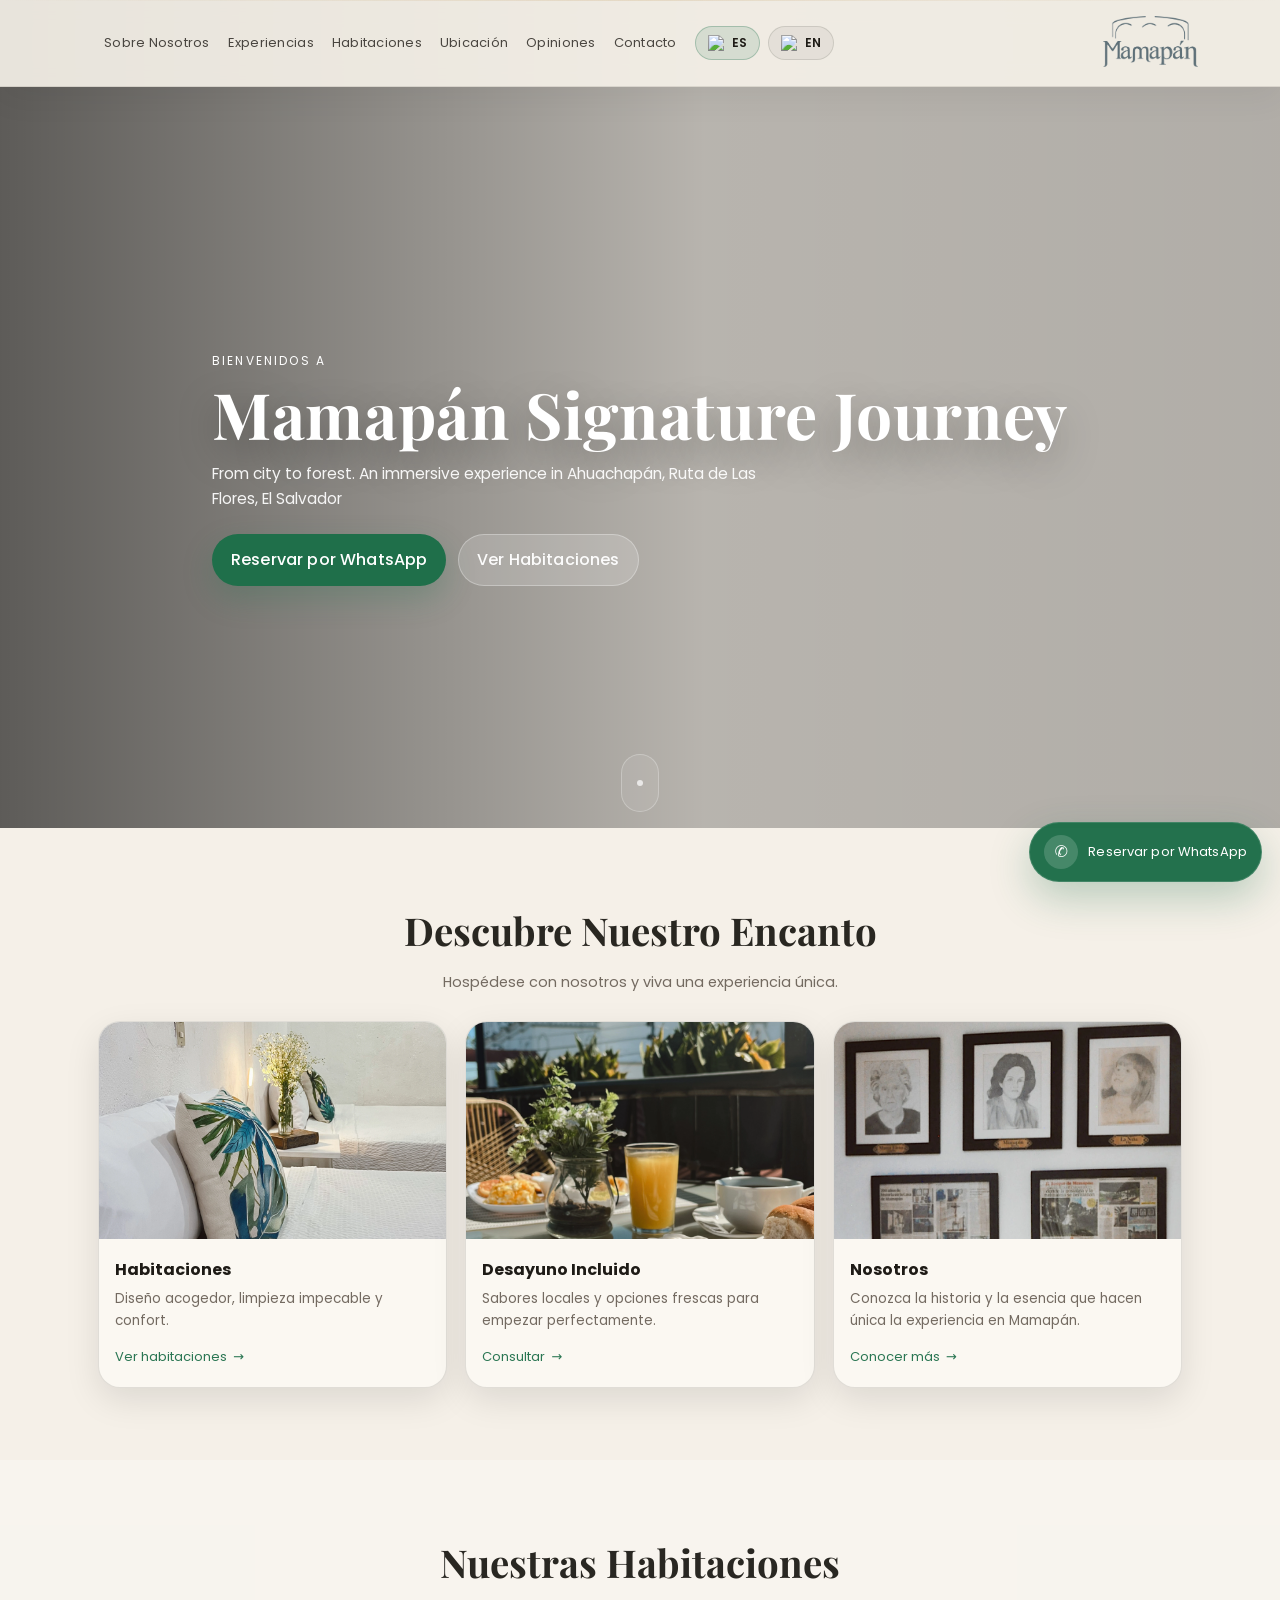
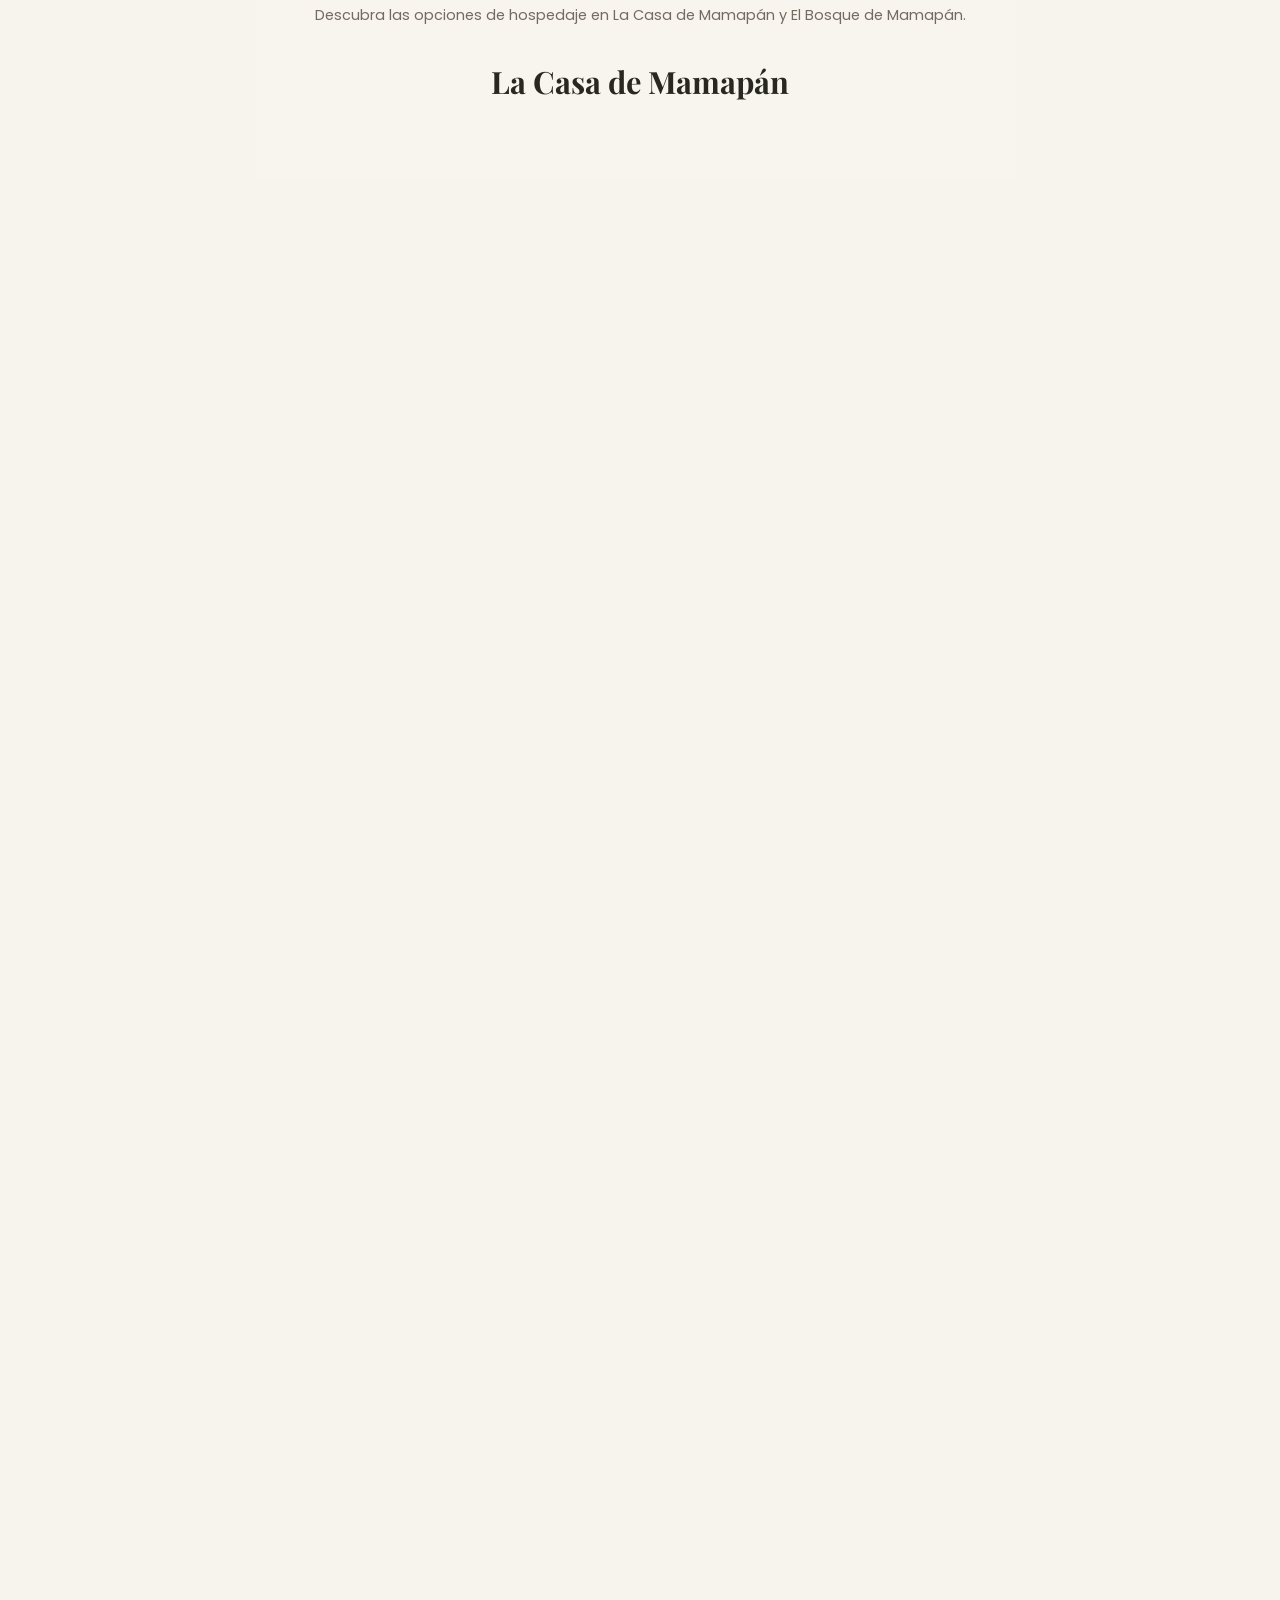
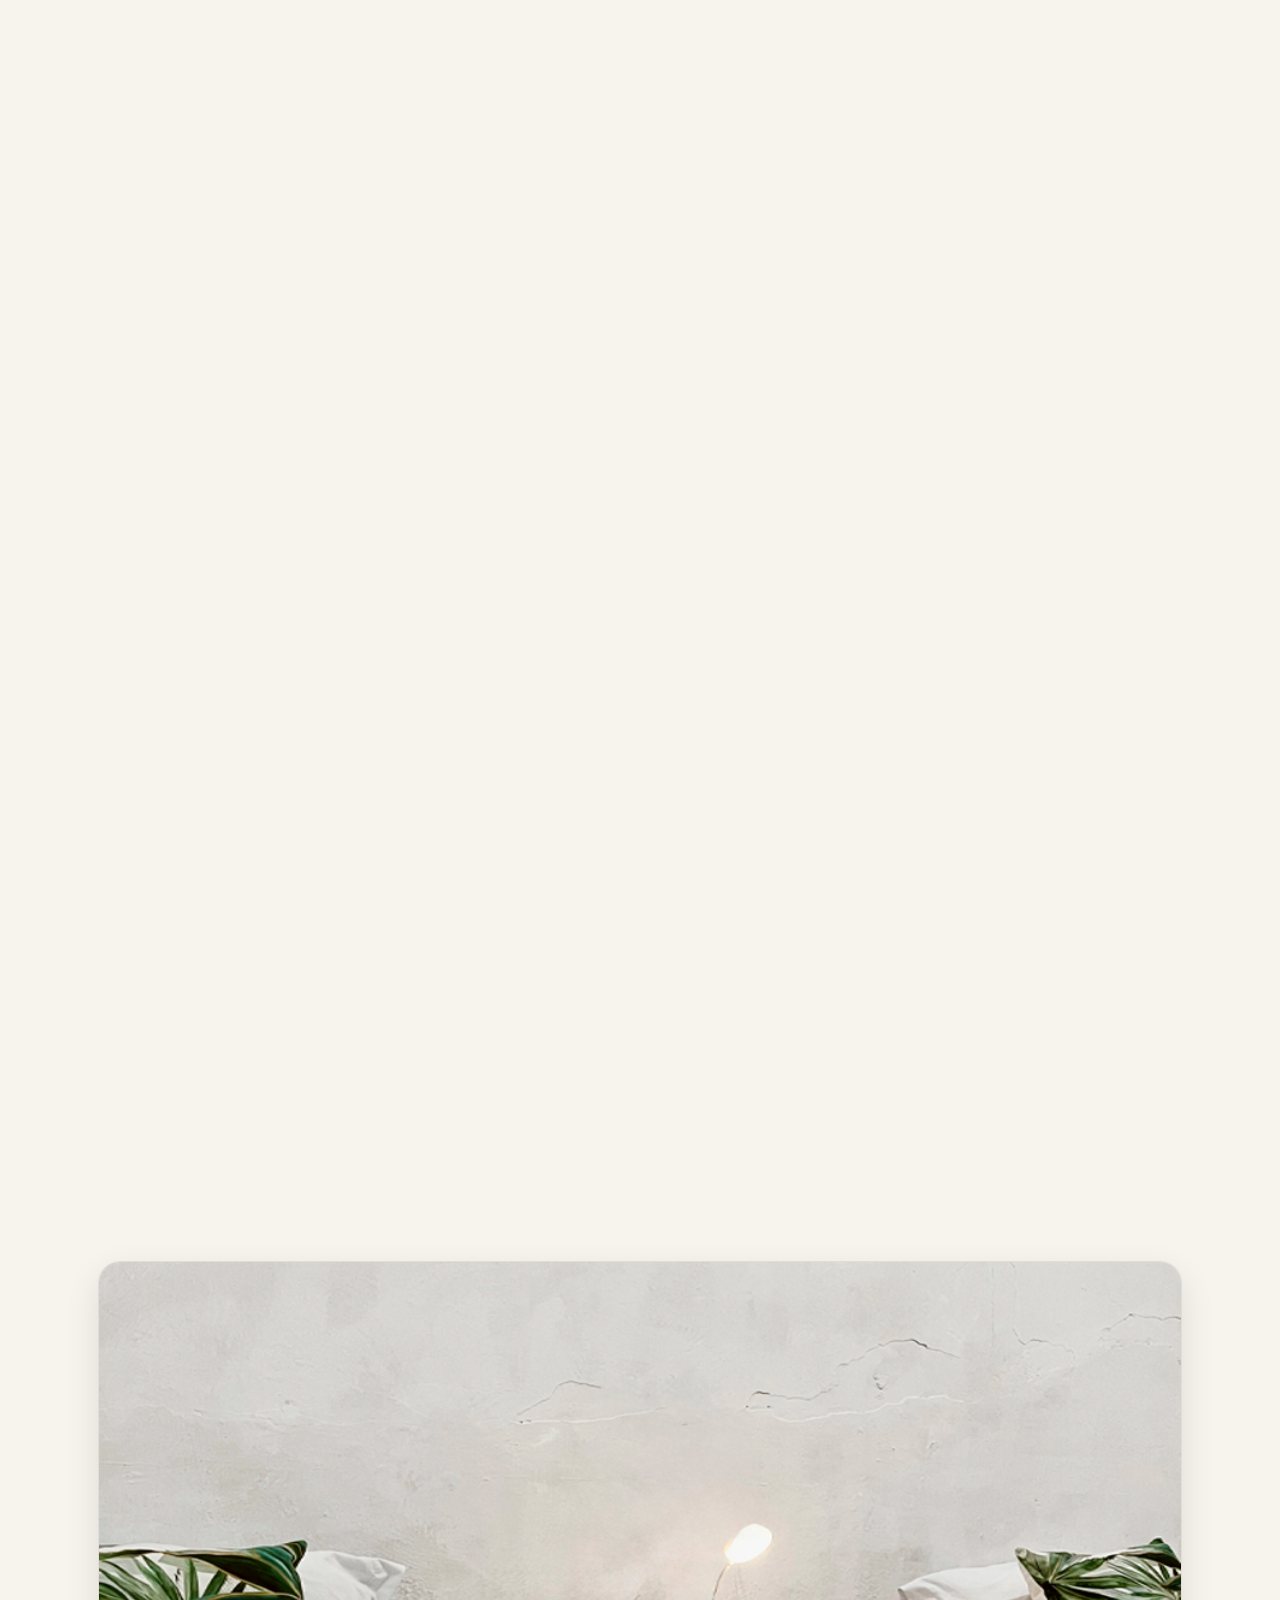
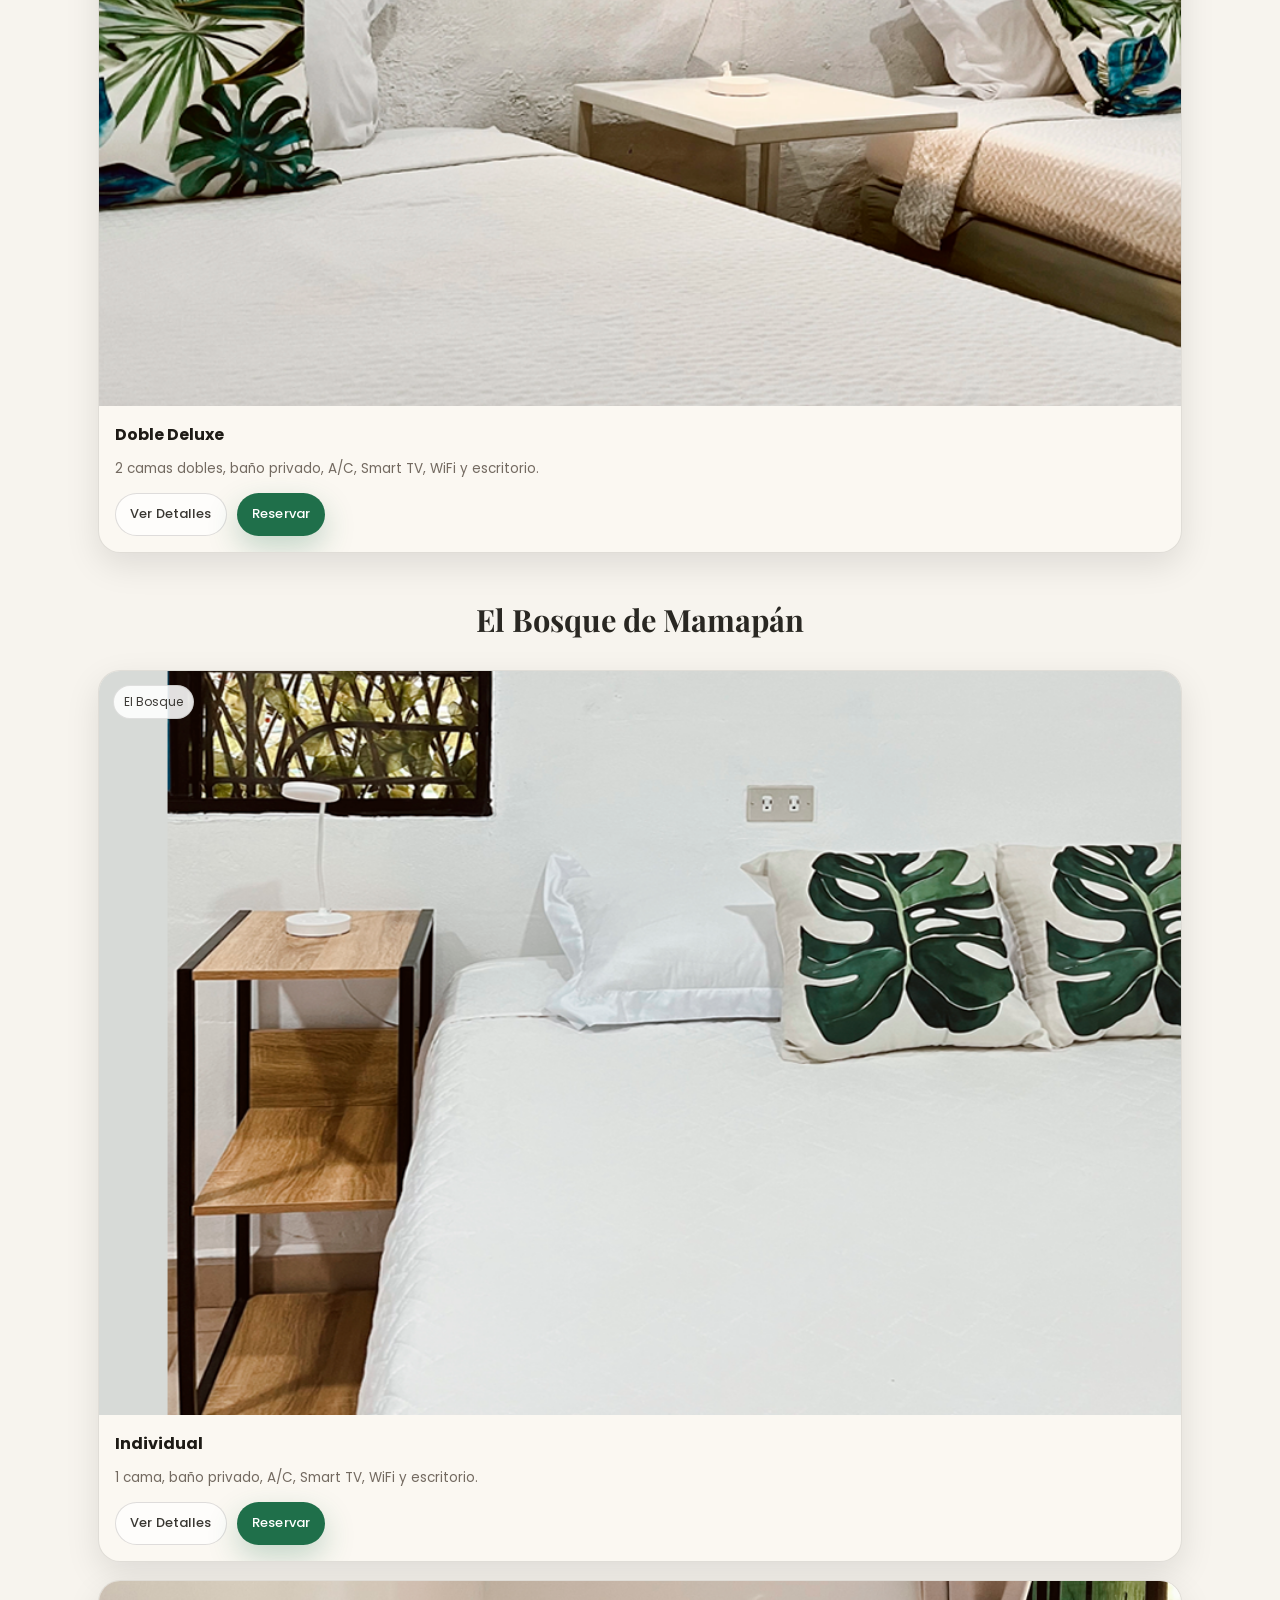
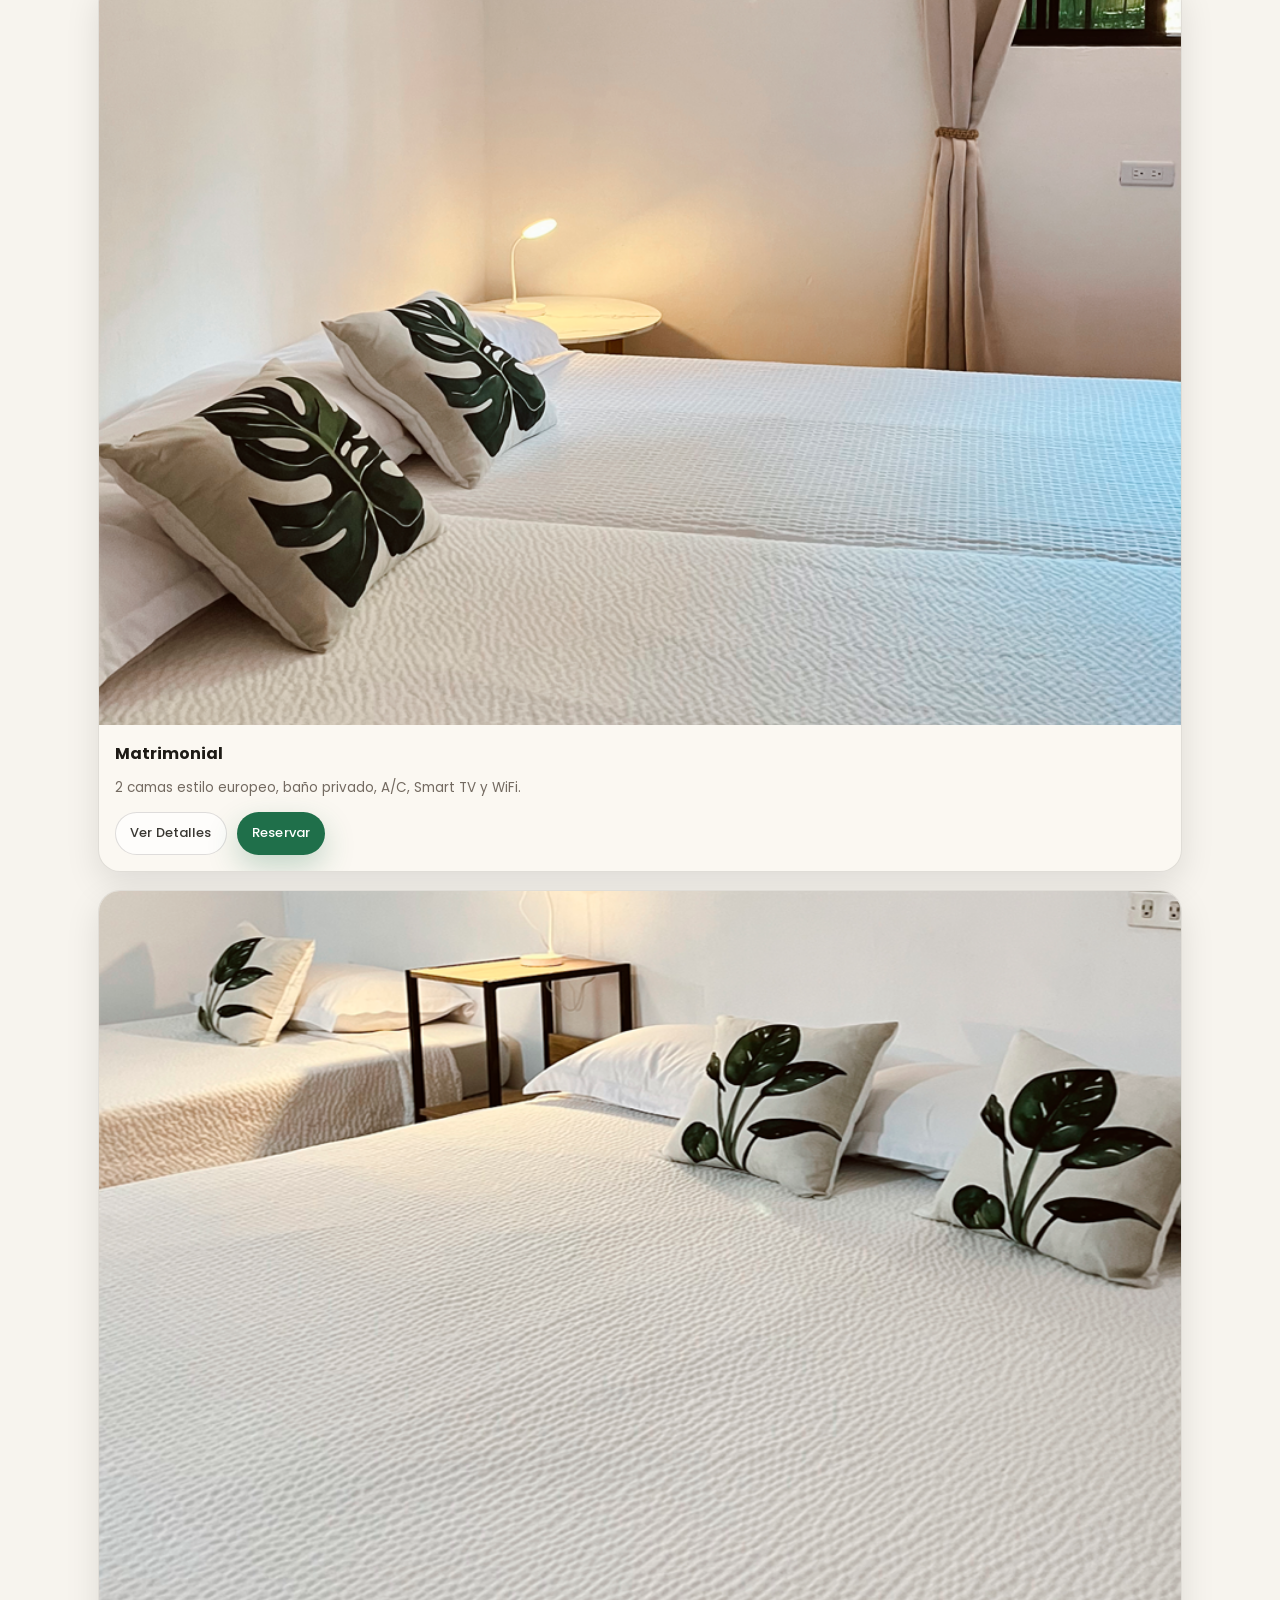
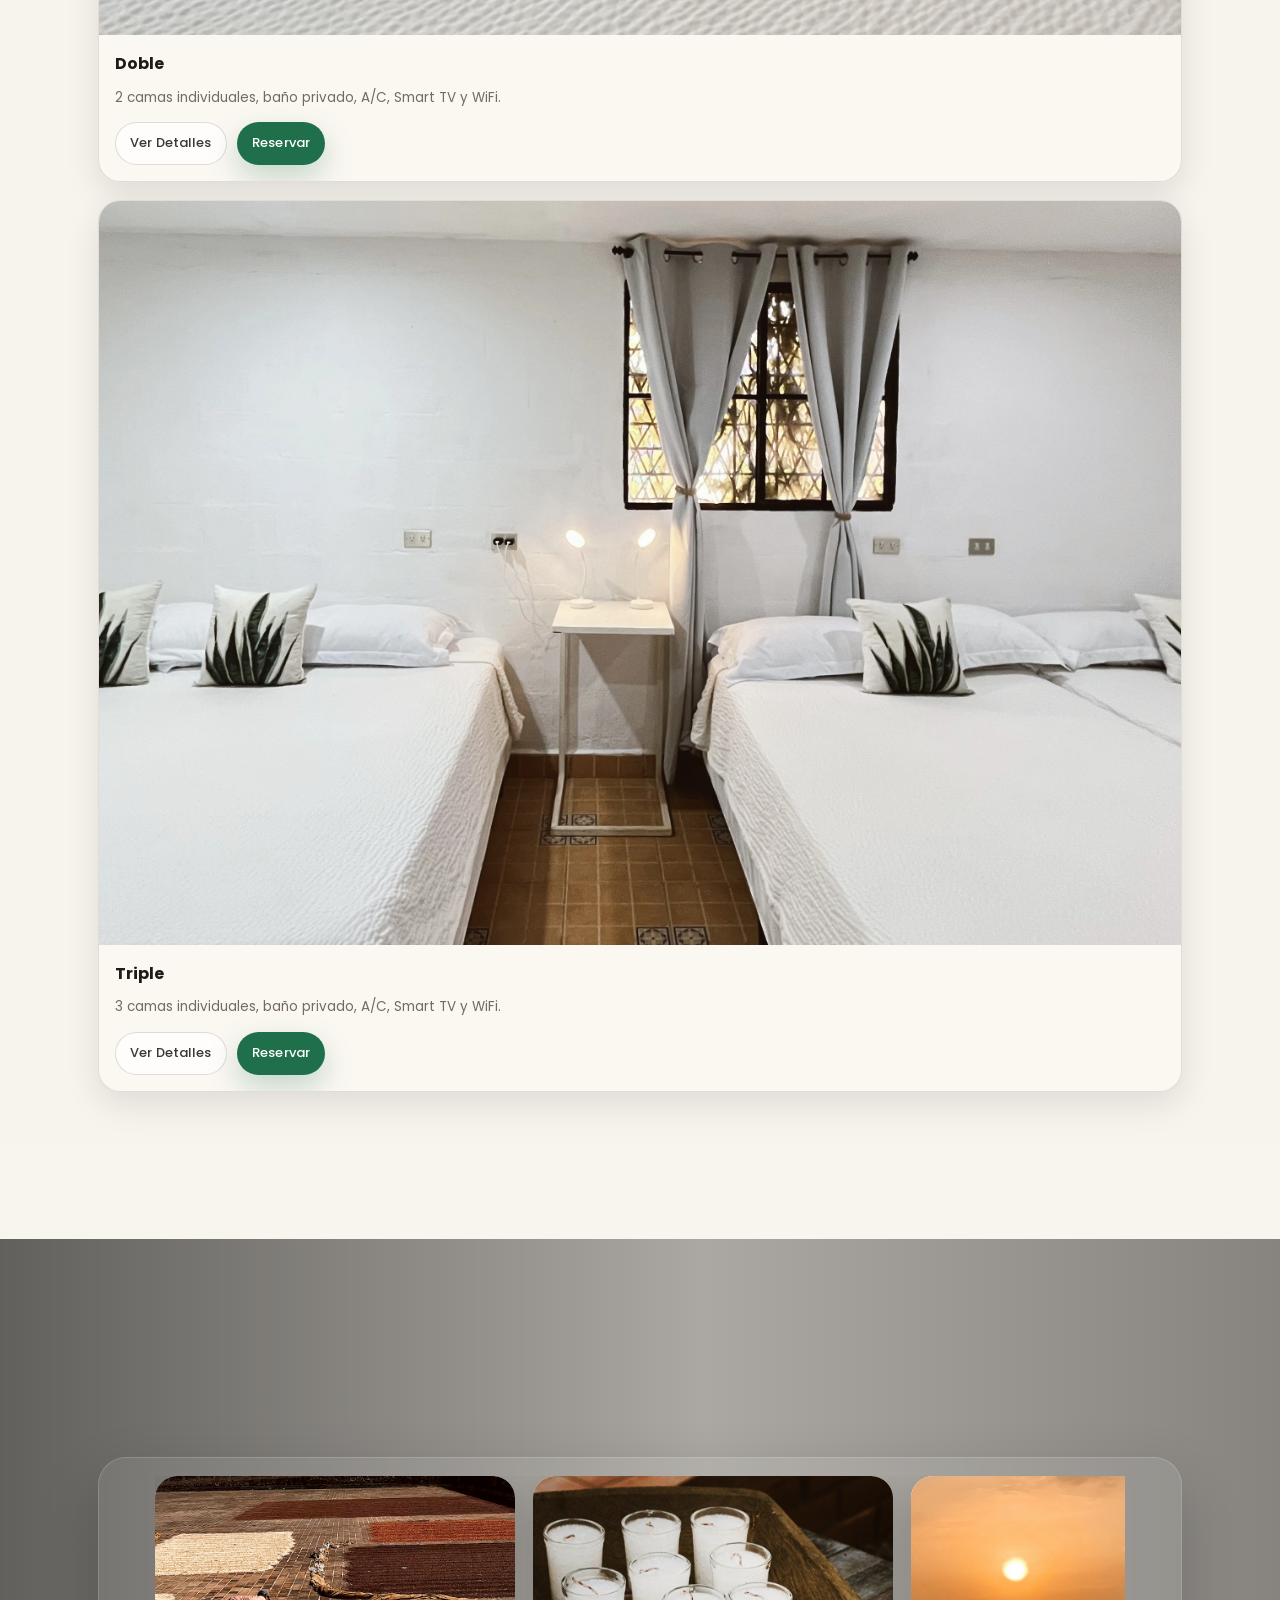
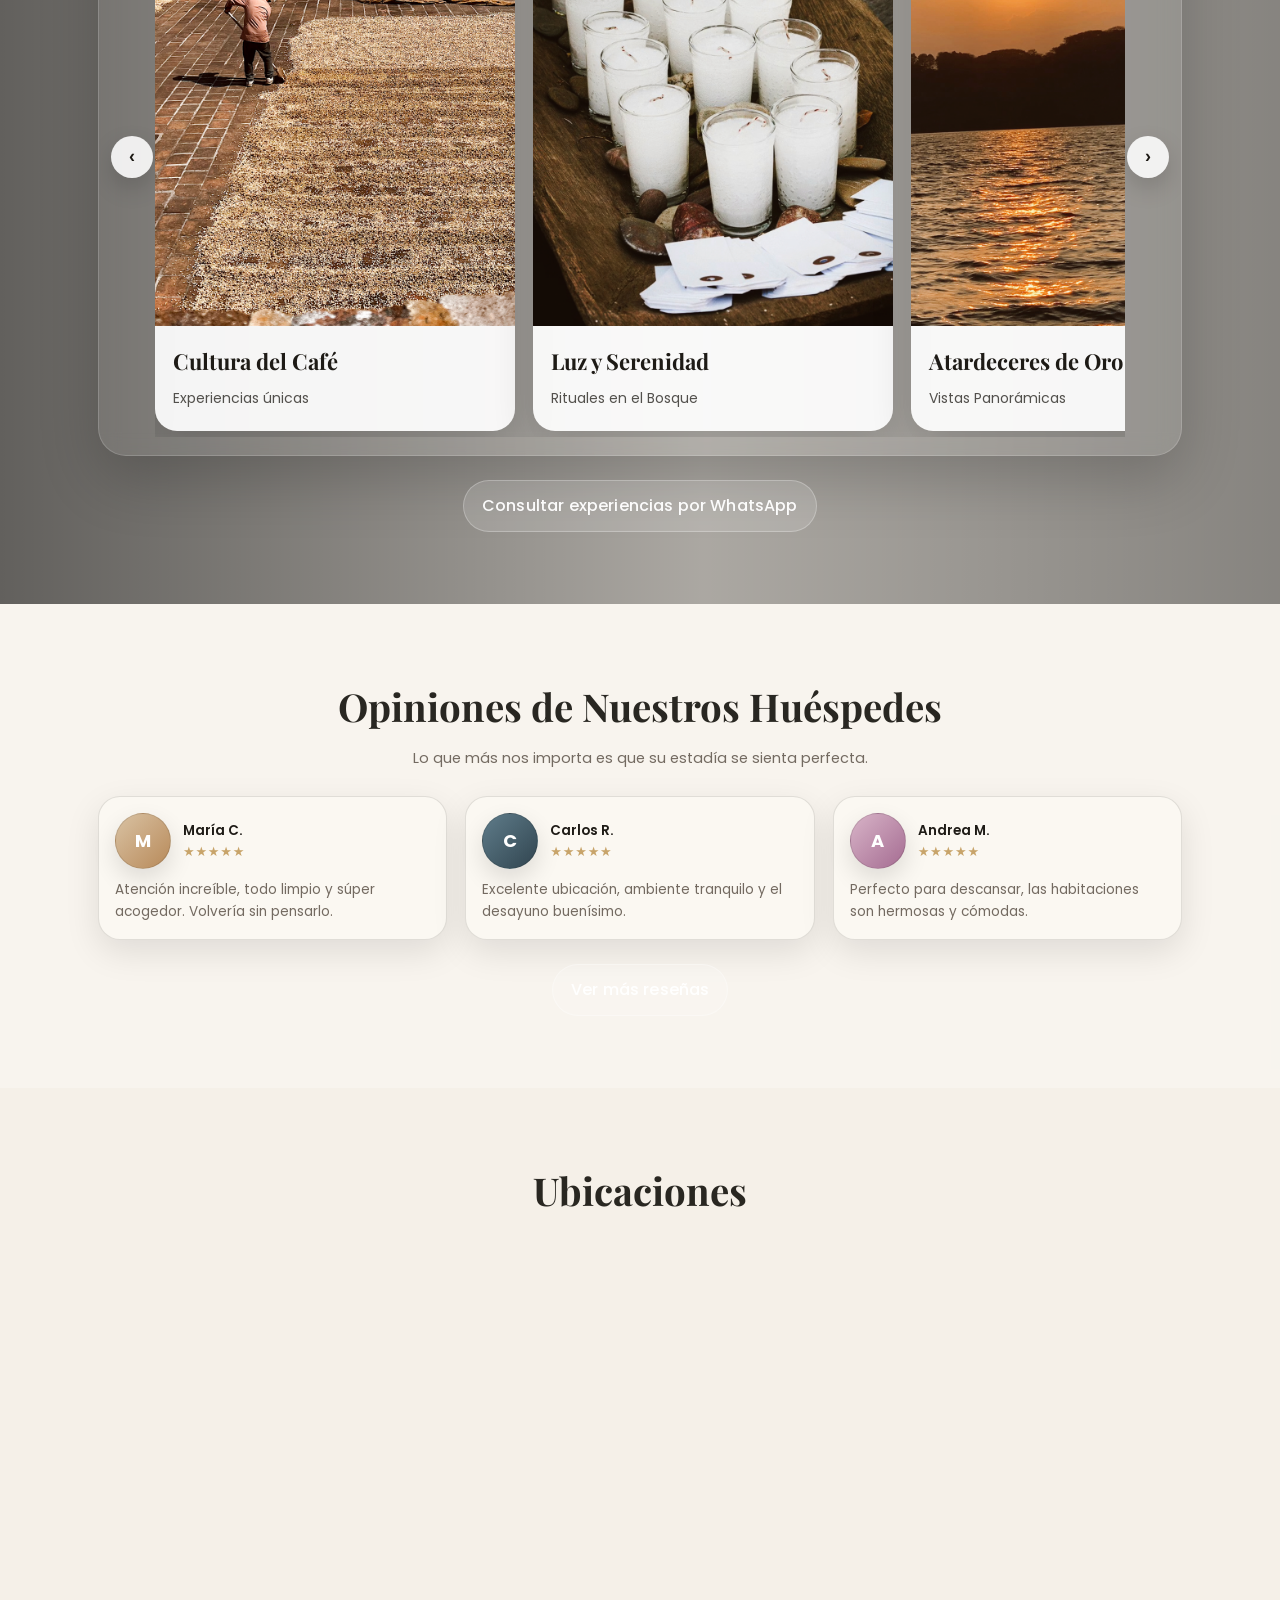
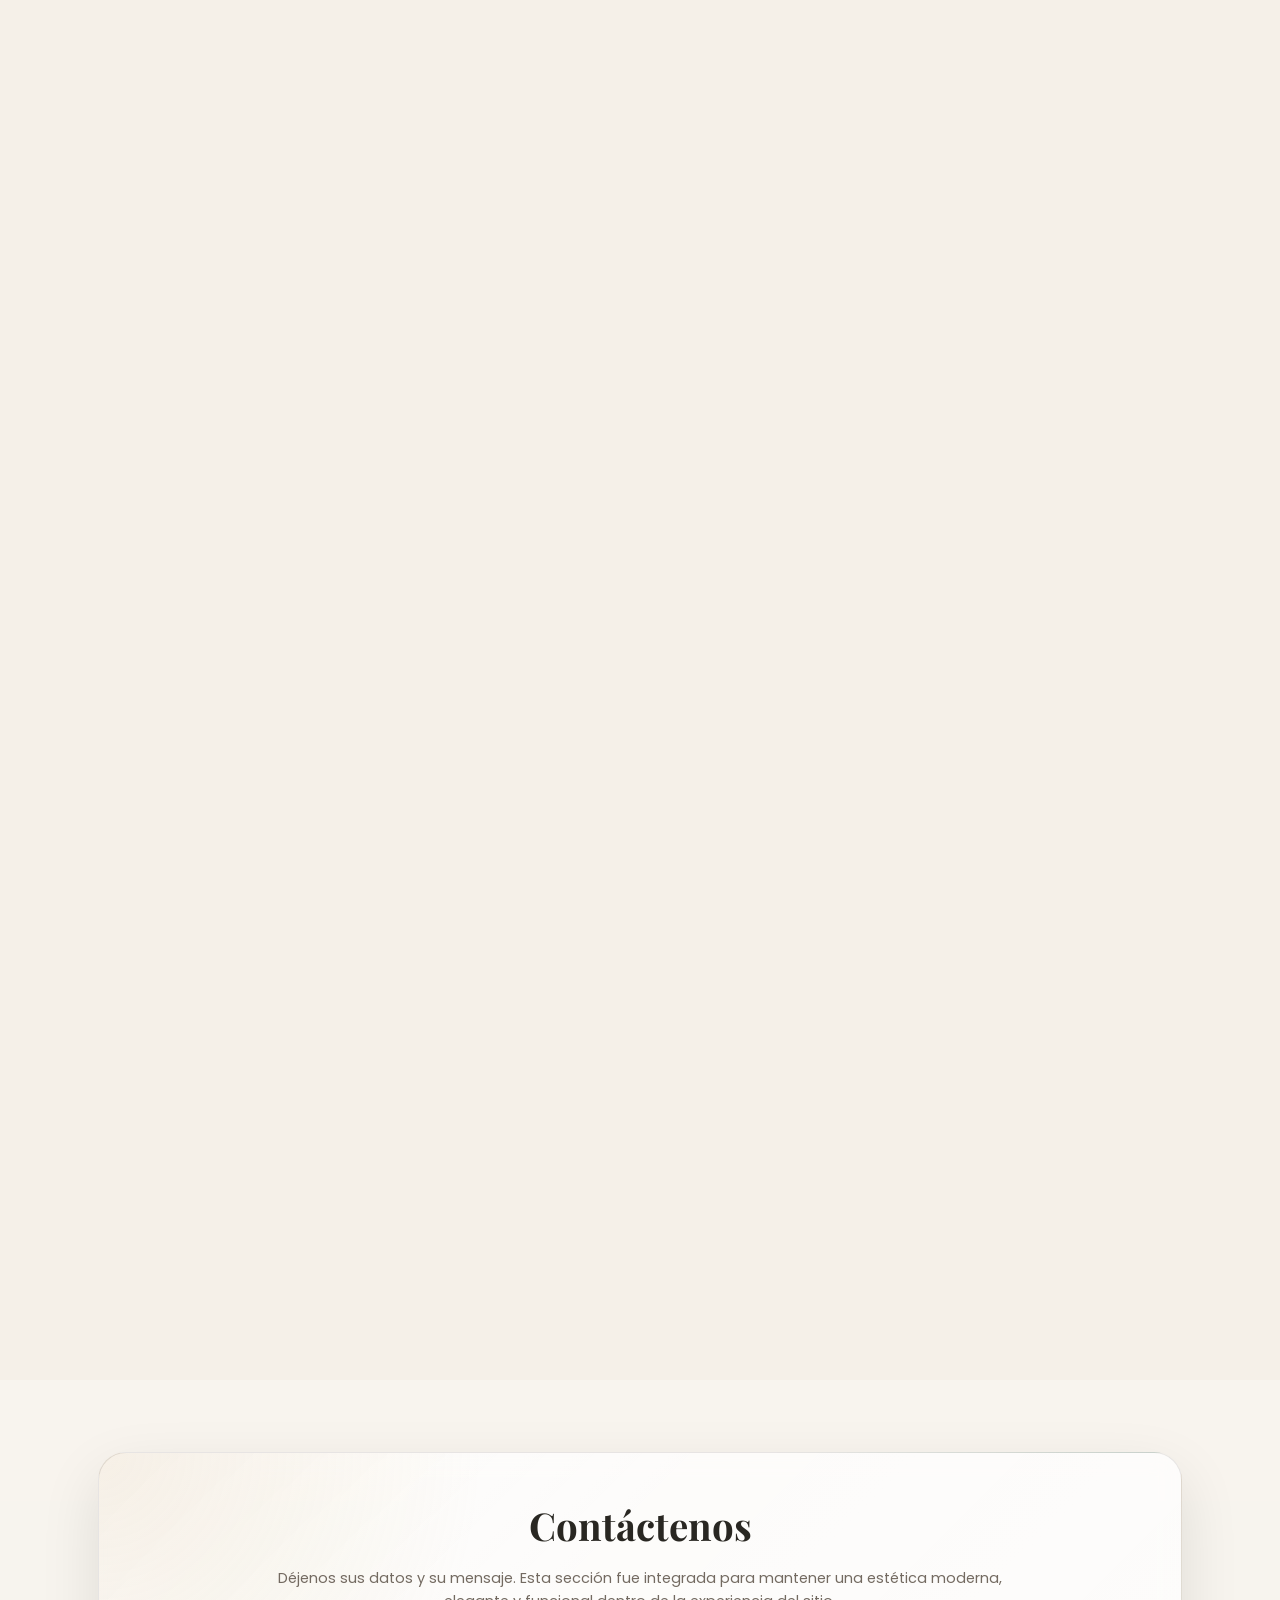
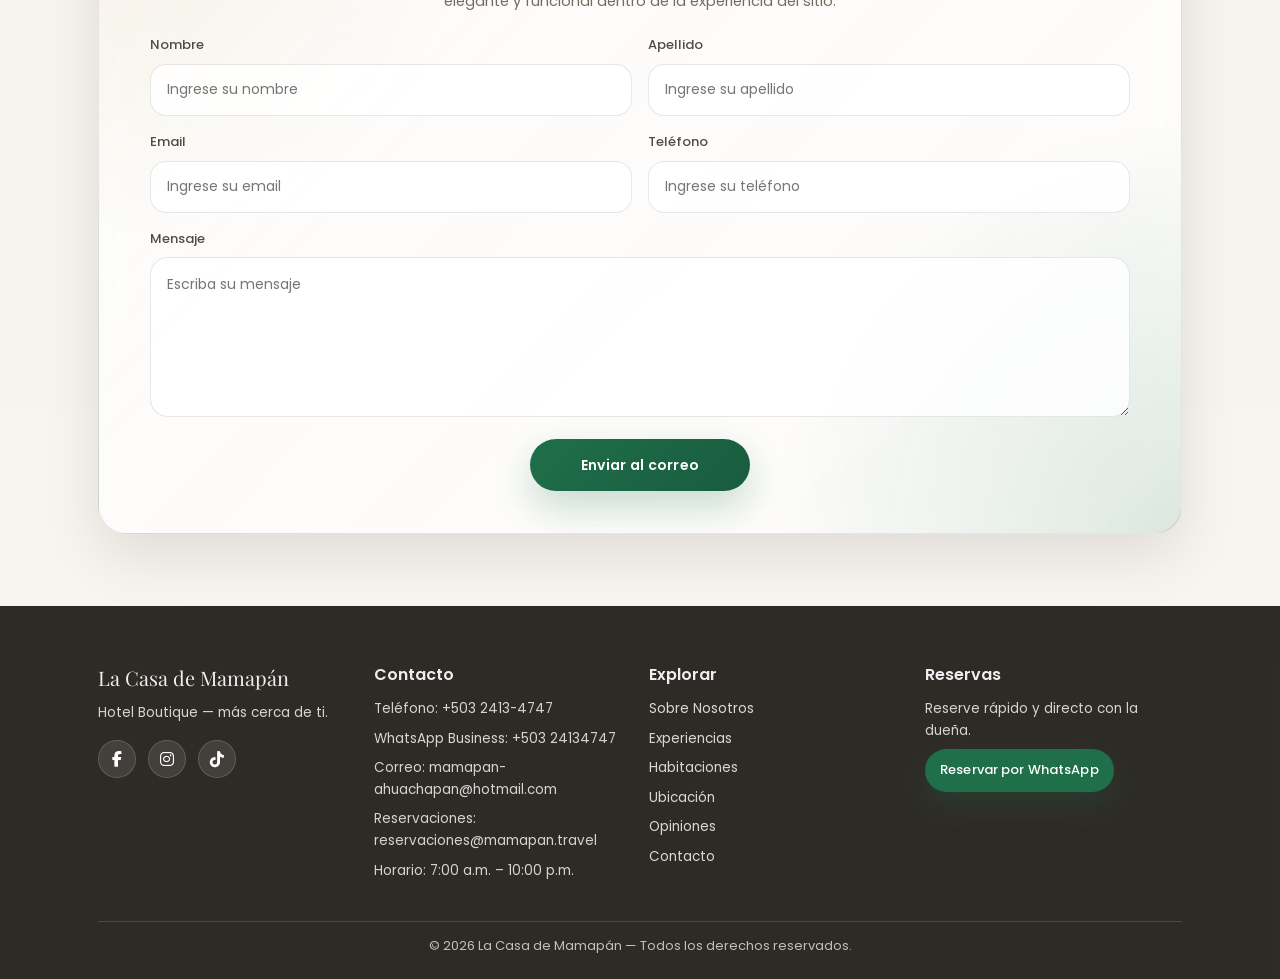
==== commit 8355b827: "Update index.html" ====
--- a/index.html
+++ b/index.html
@@ -49,7 +49,13 @@
             data-lang="es"
             data-active="true"
             aria-label="Cambiar a español"
+            style="display:flex; align-items:center; gap:8px;"
           >
+            <img
+              src="assets/icons/lang-globe.png"
+              alt="Idioma"
+              style="width:16px; height:16px; object-fit:contain; display:block;"
+            />
             ES
           </button>
 
@@ -59,7 +65,13 @@
             data-lang="en"
             data-active="false"
             aria-label="Switch to English"
+            style="display:flex; align-items:center; gap:8px;"
           >
+            <img
+              src="assets/icons/lang-globe.png"
+              alt="Language"
+              style="width:16px; height:16px; object-fit:contain; display:block;"
+            />
             EN
           </button>
         </div>
@@ -94,8 +106,13 @@
             data-lang="es"
             data-active="true"
             aria-label="Cambiar a español"
-            style="height:40px; padding:0 14px; border-radius:999px; border:1px solid rgba(30,27,22,.10); background:rgba(30,27,22,.05); color:#1E1B16; display:flex; align-items:center; gap:6px; cursor:pointer; font:inherit; font-size:12px; font-weight:600;"
+            style="height:40px; padding:0 14px; border-radius:999px; border:1px solid rgba(30,27,22,.10); background:rgba(30,27,22,.05); color:#1E1B16; display:flex; align-items:center; gap:8px; cursor:pointer; font:inherit; font-size:12px; font-weight:600;"
           >
+            <img
+              src="assets/icons/lang-globe.png"
+              alt="Idioma"
+              style="width:15px; height:15px; object-fit:contain; display:block;"
+            />
             <span>ES</span>
           </button>
 
@@ -105,8 +122,13 @@
             data-lang="en"
             data-active="false"
             aria-label="Switch to English"
-            style="height:40px; padding:0 14px; border-radius:999px; border:1px solid rgba(30,27,22,.10); background:rgba(30,27,22,.05); color:#1E1B16; display:flex; align-items:center; gap:6px; cursor:pointer; font:inherit; font-size:12px; font-weight:600;"
+            style="height:40px; padding:0 14px; border-radius:999px; border:1px solid rgba(30,27,22,.10); background:rgba(30,27,22,.05); color:#1E1B16; display:flex; align-items:center; gap:8px; cursor:pointer; font:inherit; font-size:12px; font-weight:600;"
           >
+            <img
+              src="assets/icons/lang-globe.png"
+              alt="Language"
+              style="width:15px; height:15px; object-fit:contain; display:block;"
+            />
             <span>EN</span>
           </button>
         </div>
@@ -211,7 +233,7 @@
           <h3 class="section__title reveal" style="font-size:clamp(24px,2.4vw,32px);" data-i18n="house_title">La Casa de Mamapán</h3>
         </header>
 
-        <div class="grid grid--3">
+        <div class="grid rooms-grid">
           <article class="room reveal">
             <div class="room__media">
               <img src="assets/habitaciones/rooms/suite_deluxe_cover.webp" alt="Habitación Individual - La Casa de Mamapán" loading="lazy" />
@@ -306,7 +328,7 @@
           <h3 class="section__title reveal" style="font-size:clamp(24px,2.4vw,32px);" data-i18n="forest_title">El Bosque de Mamapán</h3>
         </header>
 
-        <div class="grid grid--3">
+        <div class="grid rooms-grid">
           <article class="room reveal">
             <div class="room__media">
               <img src="assets/home/rooms/bosque_room_individual_cover.webp" alt="Habitación Individual - El Bosque de Mamapán" loading="lazy" />
@@ -423,8 +445,64 @@
             backdrop-filter:blur(10px);
             -webkit-backdrop-filter:blur(10px);
             box-shadow:0 24px 60px rgba(0,0,0,.20);
-            padding:18px;
+            padding:18px 56px;
           ">
+            <button
+              type="button"
+              id="expPrevBtn"
+              aria-label="Anterior"
+              style="
+                position:absolute;
+                left:12px;
+                top:50%;
+                transform:translateY(-50%);
+                z-index:3;
+                width:42px;
+                height:42px;
+                border:none;
+                border-radius:999px;
+                background:rgba(255,255,255,.88);
+                color:#1E1B16;
+                box-shadow:0 10px 24px rgba(0,0,0,.16);
+                cursor:pointer;
+                display:flex;
+                align-items:center;
+                justify-content:center;
+                font-size:18px;
+                font-weight:700;
+              "
+            >
+              ‹
+            </button>
+
+            <button
+              type="button"
+              id="expNextBtn"
+              aria-label="Siguiente"
+              style="
+                position:absolute;
+                right:12px;
+                top:50%;
+                transform:translateY(-50%);
+                z-index:3;
+                width:42px;
+                height:42px;
+                border:none;
+                border-radius:999px;
+                background:rgba(255,255,255,.88);
+                color:#1E1B16;
+                box-shadow:0 10px 24px rgba(0,0,0,.16);
+                cursor:pointer;
+                display:flex;
+                align-items:center;
+                justify-content:center;
+                font-size:18px;
+                font-weight:700;
+              "
+            >
+              ›
+            </button>
+
             <div
               id="experiencesCarousel"
               style="
@@ -561,7 +639,26 @@
         <div class="grid grid--3">
           <article class="review reveal">
             <div class="review__head">
-              <img class="review__avatar" src="assets/home/reviews/review_guest_01.webp" alt="María C." loading="lazy" />
+              <div
+                class="review__avatar"
+                aria-label="Avatar de María C."
+                style="
+                  width:56px;
+                  height:56px;
+                  border-radius:50%;
+                  flex:0 0 56px;
+                  display:flex;
+                  align-items:center;
+                  justify-content:center;
+                  background:linear-gradient(135deg,#d9c2a3,#b88a5a);
+                  color:#fff;
+                  font-weight:700;
+                  font-size:18px;
+                  box-shadow:0 10px 24px rgba(0,0,0,.12);
+                "
+              >
+                M
+              </div>
               <div>
                 <div class="review__name">María C.</div>
                 <div class="review__stars" aria-label="5 estrellas">★★★★★</div>
@@ -574,7 +671,26 @@
 
           <article class="review reveal" style="transition-delay:.06s">
             <div class="review__head">
-              <img class="review__avatar" src="assets/home/reviews/review_guest_02.webp" alt="Carlos R." loading="lazy" />
+              <div
+                class="review__avatar"
+                aria-label="Avatar de Carlos R."
+                style="
+                  width:56px;
+                  height:56px;
+                  border-radius:50%;
+                  flex:0 0 56px;
+                  display:flex;
+                  align-items:center;
+                  justify-content:center;
+                  background:linear-gradient(135deg,#5f7c8a,#314550);
+                  color:#fff;
+                  font-weight:700;
+                  font-size:18px;
+                  box-shadow:0 10px 24px rgba(0,0,0,.12);
+                "
+              >
+                C
+              </div>
               <div>
                 <div class="review__name">Carlos R.</div>
                 <div class="review__stars" aria-label="5 estrellas">★★★★★</div>
@@ -587,7 +703,26 @@
 
           <article class="review reveal" style="transition-delay:.12s">
             <div class="review__head">
-              <img class="review__avatar" src="assets/home/reviews/review_guest_03.webp" alt="Andrea M." loading="lazy" />
+              <div
+                class="review__avatar"
+                aria-label="Avatar de Andrea M."
+                style="
+                  width:56px;
+                  height:56px;
+                  border-radius:50%;
+                  flex:0 0 56px;
+                  display:flex;
+                  align-items:center;
+                  justify-content:center;
+                  background:linear-gradient(135deg,#d8b4c8,#a56c92);
+                  color:#fff;
+                  font-weight:700;
+                  font-size:18px;
+                  box-shadow:0 10px 24px rgba(0,0,0,.12);
+                "
+              >
+                A
+              </div>
               <div>
                 <div class="review__name">Andrea M.</div>
                 <div class="review__stars" aria-label="5 estrellas">★★★★★</div>
@@ -614,15 +749,15 @@
           </p>
         </header>
 
-        <div class="grid grid--3">
+        <div class="grid location-grid">
           <article class="card reveal">
             <div class="card__media">
               <iframe
                 title="Mapa La Casa de Mamapán"
                 loading="lazy"
                 referrerpolicy="no-referrer-when-downgrade"
-                src="https://www.google.com/maps?q=Ahuachap%C3%A1n&output=embed"
-                style="width:100%; height:100%; border:0; min-height:240px;">
+                src="https://www.google.com/maps?q=La+Casa+de+Mamap%C3%A1n+Ahuachap%C3%A1n&z=18&output=embed"
+                style="width:100%; height:100%; border:0;">
               </iframe>
             </div>
             <div class="card__body">
@@ -638,8 +773,8 @@
                 title="Mapa El Bosque de Mamapán"
                 loading="lazy"
                 referrerpolicy="no-referrer-when-downgrade"
-                src="https://www.google.com/maps?q=Ahuachap%C3%A1n&output=embed"
-                style="width:100%; height:100%; border:0; min-height:240px;">
+                src="https://www.google.com/maps?q=El+Bosque+de+Mamap%C3%A1n+Ahuachap%C3%A1n&z=18&output=embed"
+                style="width:100%; height:100%; border:0;">
               </iframe>
             </div>
             <div class="card__body">
@@ -905,6 +1040,9 @@
   <script>
     document.addEventListener('DOMContentLoaded', function () {
       const carousel = document.getElementById('experiencesCarousel');
+      const prevBtn = document.getElementById('expPrevBtn');
+      const nextBtn = document.getElementById('expNextBtn');
+
       if (!carousel) return;
 
       const cards = Array.from(carousel.children);
@@ -927,16 +1065,48 @@
         });
       }
 
+      function normalizeIndex() {
+        if (currentIndex < 0) currentIndex = cards.length - 1;
+        if (currentIndex >= cards.length) currentIndex = 0;
+      }
+
+      function nextCard() {
+        currentIndex += 1;
+        normalizeIndex();
+        goToCard(currentIndex);
+      }
+
+      function prevCard() {
+        currentIndex -= 1;
+        normalizeIndex();
+        goToCard(currentIndex);
+      }
+
       function startAutoSlide() {
         stopAutoSlide();
         autoSlide = setInterval(() => {
-          currentIndex = (currentIndex + 1) % cards.length;
-          goToCard(currentIndex);
+          nextCard();
         }, 3500);
       }
 
       function stopAutoSlide() {
         if (autoSlide) clearInterval(autoSlide);
+      }
+
+      if (nextBtn) {
+        nextBtn.addEventListener('click', function () {
+          stopAutoSlide();
+          nextCard();
+          startAutoSlide();
+        });
+      }
+
+      if (prevBtn) {
+        prevBtn.addEventListener('click', function () {
+          stopAutoSlide();
+          prevCard();
+          startAutoSlide();
+        });
       }
 
       carousel.addEventListener('mouseenter', stopAutoSlide);
